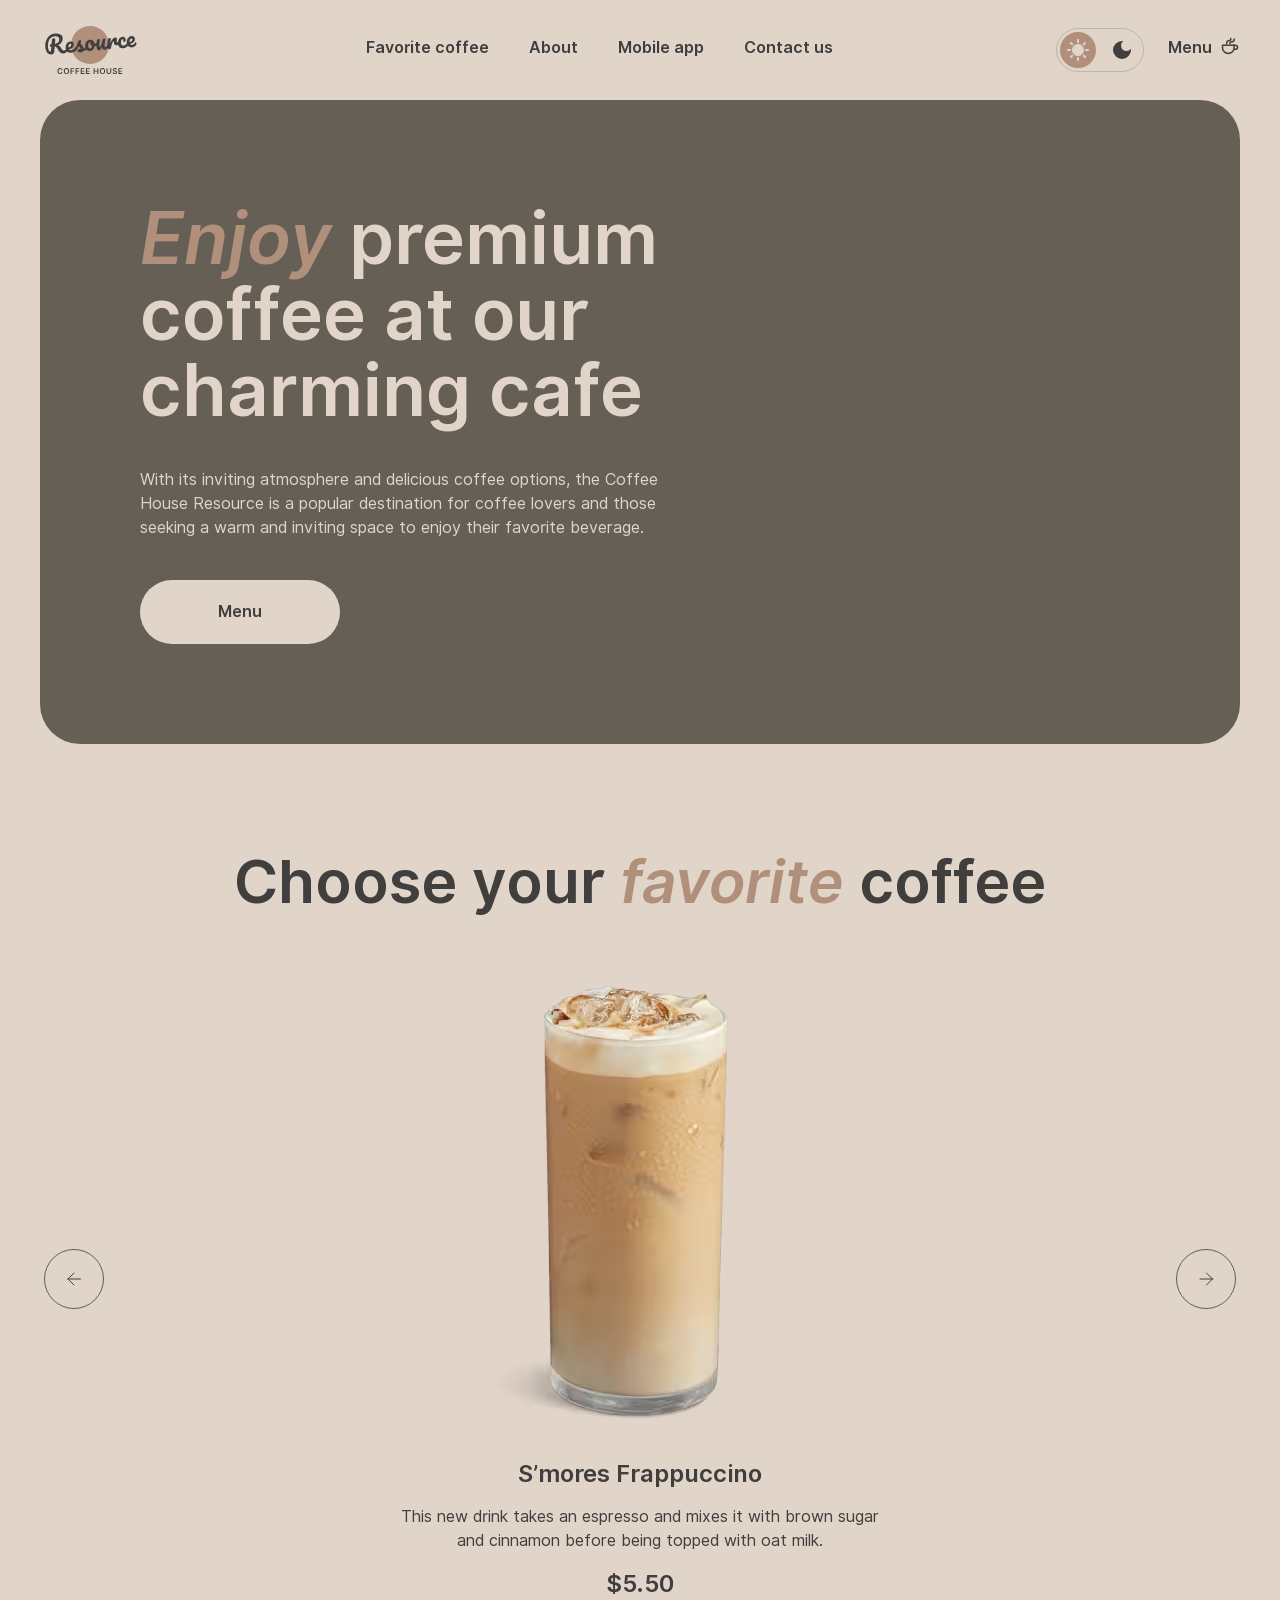
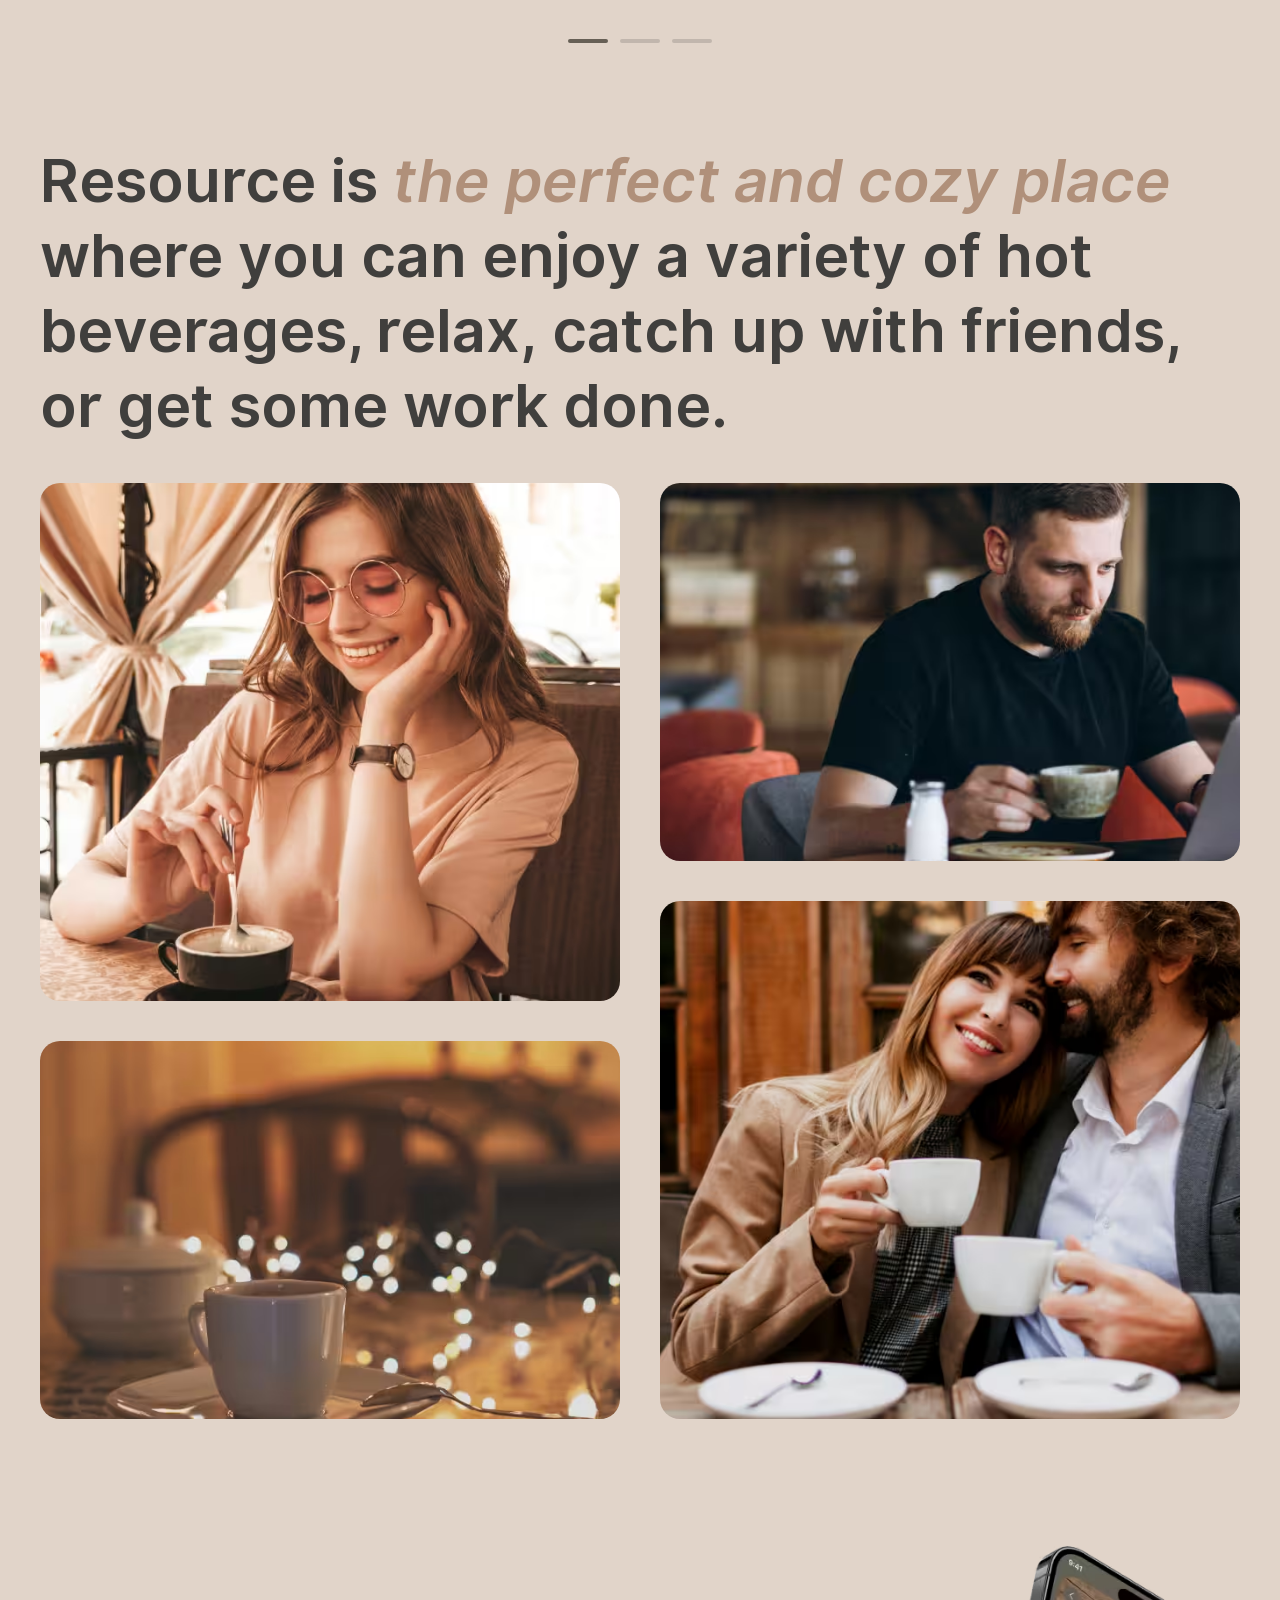
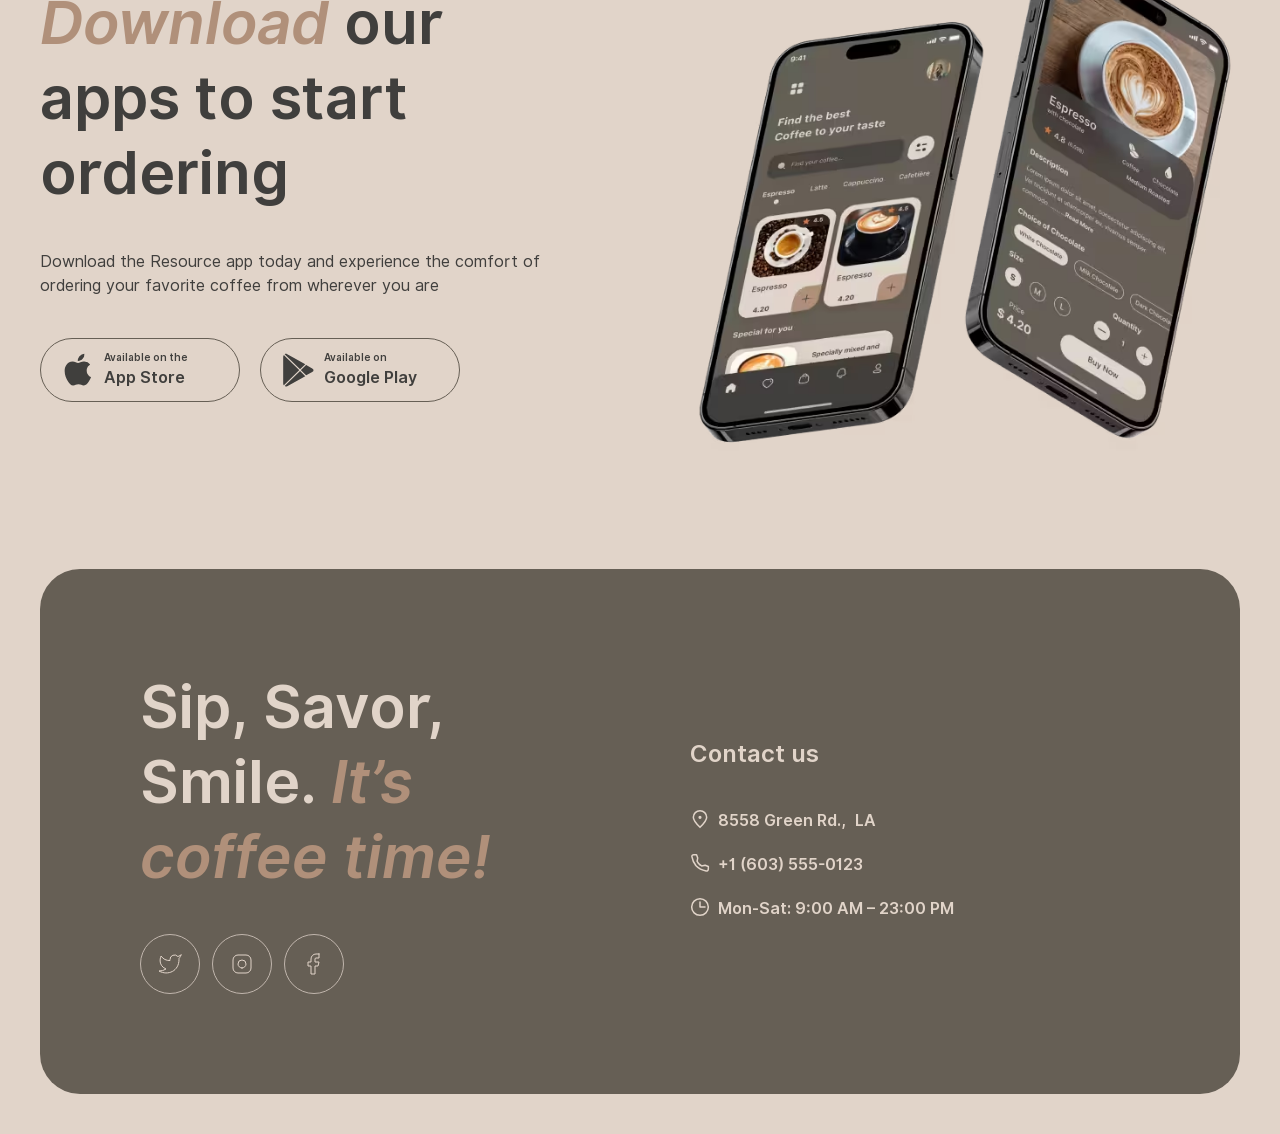
==== coffee-house/index.html @ 5dc519ab "refactor: format documents" ====
<!doctype html>
<html class="page" lang="en" data-theme="light">

<head>
  <meta charset="UTF-8">
  <meta name="viewport" content="width=device-width, initial-scale=1.0">
  <title>Coffee House</title>
  <link rel="icon" href="images/favicon.svg" type="image/svg+xml">
  <link href="styles/main.css" rel="stylesheet">
  <script>
    if (localStorage.getItem("colorTheme")) {
      document.documentElement.dataset.theme = localStorage.getItem("colorTheme");
    }
  </script>
</head>

<body class="page__body body-js">
  <header class="page__header header">
    <a class="header__logo header-logo" href="index" aria-label="Home">
      <svg class="header-logo__icon" width="100" height="60" aria-hidden="true">
        <use href="images/sprite.svg#logo" />
      </svg>
    </a>

    <div class="header__theme header-theme">
      <input class="header-theme__input visually-hidden header-theme-input-js" type="radio" name="switch-theme" id="switch-theme-light" data-theme="light" checked>
      <label class="header-theme__label" for="switch-theme-light" title="Switch to light theme">
        <svg class="header-theme__icon" width="22" height="22" aria-hidden="true">
          <use href="images/sprite.svg#sun" />
        </svg>
      </label>
      <input class="header-theme__input visually-hidden header-theme-input-js" type="radio" name="switch-theme" id="switch-theme-dark" data-theme="dark">
      <label class="header-theme__label" for="switch-theme-dark" title="Switch to dark theme">
        <svg class="header-theme__icon" width="18" height="18" aria-hidden="true">
          <use href="images/sprite.svg#moon" />
        </svg>
      </label>
    </div>

    <button
      class="header__button button button--theme-icon-dark button--size-s button--nav-toggle header-nav-toggle-button-js"
      type="button" title="Toggle menu"></button>

    <nav class="header__nav header-nav header-nav-js">
      <ul class="header-nav__list header-nav-list-js">
        <li class="header-nav__item">
          <a class="header-nav__link" href="#section-favorite-coffee">Favorite coffee</a>
        </li>
        <li class="header-nav__item">
          <a class="header-nav__link" href="#section-about">About</a>
        </li>
        <li class="header-nav__item">
          <a class="header-nav__link" href="#section-mobile-app">Mobile app</a>
        </li>
        <li class="header-nav__item">
          <a class="header-nav__link" href="#section-contact-us">Contact us</a>
        </li>
        <li class="header-nav__item">
          <a class="header-nav__link" href="menu">Menu
            <svg class="header-nav__icon" width="20" height="20" aria-hidden="true">
              <use href="images/sprite.svg#coffee-cup" />
            </svg>
          </a>
        </li>
      </ul>
    </nav>
  </header>

  <main class="page__main">
    <section class="page__hero hero">
      <video class="hero__media" autoplay loop muted>
        <source src="video/hero-video.mp4" type="video/mp4" />
      </video>
      <div class="hero__info">
        <h1 class="hero__title title title--size-l">
          <i class="title--highlight">Enjoy</i> premium coffee at our charming cafe
        </h1>
        <p class="hero__text">With its inviting atmosphere and delicious coffee options, the Coffee House Resource is a
          popular destination for coffee lovers and those seeking a warm and inviting space to enjoy their favorite
          beverage.</p>
        <a class="hero__button button button--theme-accent" href="menu">Menu
          <svg class="button__icon" width="20" height="20" aria-hidden="true">
            <use href="images/sprite.svg#coffee-cup" />
          </svg>
        </a>
      </div>
    </section>

    <section class="page__slider slider" id="section-favorite-coffee">
      <h2 class="slider__title title title--size-m">Choose your
        <i class="title--highlight">favorite</i> coffee
      </h2>
      <div class="slider__wrapper">
        <div class="slider__inner">

          <div class="slider__slides">
            <div class="slider__slide slider-slide">
              <picture>
                <source srcset="images/slider/coffee-slider-1.avif 1x, images/slider/coffee-slider-1-2x.avif 2x"
                  type="image/avif">
                <source srcset="images/slider/coffee-slider-1.webp 1x, images/slider/coffee-slider-1-2x.webp 2x"
                  type="image/webp">
                <img class="slider-slide__img" src="images/slider/coffee-slider-1.png" alt="S’mores Frappuccino"
                  width="480" height="480"
                  srcset="images/slider/coffee-slider-1.png 1x, images/slider/coffee-slider-1-2x.png 2x">
              </picture>
              <h3 class="slider-slide__title">S’mores Frappuccino</h3>
              <p class="slider-slide__description">This new drink takes an espresso and mixes it with brown sugar and
                cinnamon before being topped with oat milk.</p>
              <p class="slider-slide__price">$5.50</p>
            </div>

            <div class="slider__slide slider-slide">
              <picture>
                <source srcset="images/slider/coffee-slider-2.avif 1x, images/slider/coffee-slider-2-2x.avif 2x"
                  type="image/avif">
                <source srcset="images/slider/coffee-slider-2.webp 1x, images/slider/coffee-slider-2-2x.webp 2x"
                  type="image/webp">
                <img class="slider-slide__img" src="images/slider/coffee-slider-1.png" alt="Caramel Macchiato"
                  width="480" height="480"
                  srcset="images/slider/coffee-slider-2.png 1x, images/slider/coffee-slider-2-2x.png 2x">
              </picture>
              <h3 class="slider-slide__title">Caramel Macchiato</h3>
              <p class="slider-slide__description">Fragrant and unique classic espresso with rich caramel-peanut syrup,
                with cream under whipped thick foam.</p>
              <p class="slider-slide__price">$5.00</p>
            </div>

            <div class="slider__slide slider-slide">
              <picture>
                <source srcset="images/slider/coffee-slider-3.avif 1x, images/slider/coffee-slider-3-2x.avif 2x"
                  type="image/avif">
                <source srcset="images/slider/coffee-slider-3.webp 1x, images/slider/coffee-slider-3-2x.webp 2x"
                  type="image/webp">
                <img class="slider-slide__img" src="images/slider/coffee-slider-1.png" alt="Ice coffee" width="480"
                  height="480" srcset="images/slider/coffee-slider-3.png 1x, images/slider/coffee-slider-3-2x.png 2x">
              </picture>
              <h3 class="slider-slide__title">Ice coffee</h3>
              <p class="slider-slide__description">A popular summer drink that tones and invigorates. Prepared from
                coffee, milk and ice.</p>
              <p class="slider-slide__price">$4.50</p>
            </div>
          </div>

          <div class="slider__controls">
            <button class="slider__button slider__button--prev button button--theme-icon-dark button--size-m"
              type="button" title="Previous slide">
              <svg class="button__icon" width="24" height="24" aria-hidden="true">
                <use href="images/sprite.svg#arrow-left" />
              </svg>
            </button>
            <button class="slider__button slider__button--next button button--theme-icon-dark button--size-m"
              type="button" title="Next slide">
              <svg class="button__icon" width="24" height="24" aria-hidden="true">
                <use href="images/sprite.svg#arrow-right" />
              </svg>
            </button>
          </div>
        </div>

        <div class="slider__pagination">
          <span class="slider__page slider__page--is-active"></span>
          <span class="slider__page"></span>
          <span class="slider__page"></span>
        </div>
      </div>
    </section>

    <section class="page__about about" id="section-about">
      <h2 class="about__title title title--size-m">Resource is
        <i class="title--highlight">the perfect and cozy place</i>
        where you can enjoy a variety of hot beverages, relax, catch up with friends, or get some work done.
      </h2>
      <div class="about__gallery">
        <picture class="about__picture">
          <source srcset="images/about/about-1.avif 1x, images/about/about-1-2x.avif 2x" type="image/avif">
          <source srcset="images/about/about-1.webp 1x, images/about/about-1-2x.webp 2x" type="image/webp">
          <img class="about__img" src="images/about/about-1.jpg" alt="A girl with a cup of coffee" width="726"
            height="726" srcset="images/about/about-1.jpg 1x, images/about/about-1-2x.jpg 2x">
        </picture>
        <picture class="about__picture about__picture--hide-mobile">
          <source srcset="images/about/about-2.avif 1x, images/about/about-2-2x.avif 2x" type="image/avif">
          <source srcset="images/about/about-2.webp 1x, images/about/about-2-2x.webp 2x" type="image/webp">
          <img class="about__img" src="images/about/about-2.jpg" alt="A cup of coffee on the table" width="726"
            height="726" srcset="images/about/about-2.jpg 1x, images/about/about-2-2x.jpg 2x">
        </picture>
        <picture class="about__picture about__picture--hide-mobile">
          <source srcset="images/about/about-3.avif 1x, images/about/about-3-2x.avif 2x" type="image/avif">
          <source srcset="images/about/about-3.webp 1x, images/about/about-3-2x.webp 2x" type="image/webp">
          <img class="about__img" src="images/about/about-3.jpg" alt="A man with a cup of coffee" width="726"
            height="726" srcset="images/about/about-3.jpg 1x, images/about/about-3-2x.jpg 2x">
        </picture>
        <picture class="about__picture">
          <source srcset="images/about/about-4.avif 1x, images/about/about-4-2x.avif 2x" type="image/avif">
          <source srcset="images/about/about-4.webp 1x, images/about/about-4-2x.webp 2x" type="image/webp">
          <img class="about__img" src="images/about/about-4.jpg" alt="A girl with a man with cups of coffee" width="726"
            height="726" srcset="images/about/about-4.jpg 1x, images/about/about-4-2x.jpg 2x">
        </picture>
      </div>
    </section>

    <section class="page__apps apps" id="section-mobile-app">
      <div class="apps__info">
        <h2 class="apps__title title title--size-m">
          <i class="title--highlight">Download</i>
          our apps to start ordering
        </h2>
        <p class="apps__text">Download the Resource app today and experience the comfort of ordering your favorite
          coffee from wherever you are</p>
        <div class="apps__buttons">
          <a class="apps__button button button--theme-apps" href="#">
            <svg class="button__icon" width="36" height="36" aria-hidden="true">
              <use href="images/sprite.svg#app-store" />
            </svg>
            <span class="button__info">
              <span class="button__title">Available on the</span>
              <span class="button__text">App Store</span>
            </span>
          </a>

          <a class="apps__button button button--theme-apps" href="#">
            <svg class="button__icon" width="36" height="36" aria-hidden="true">
              <use href="images/sprite.svg#google-play" />
            </svg>
            <span class="button__info">
              <span class="button__title">Available on</span>
              <span class="button__text">Google Play</span>
            </span>
          </a>
        </div>
      </div>
      <picture class="apps__picture">
        <source srcset="images/apps/mobile-screens.avif 1x, images/apps/mobile-screens-2x.avif 2x" type="image/avif">
        <source srcset="images/apps/mobile-screens.webp 1x, images/apps/mobile-screens-2x.webp 2x" type="image/webp">
        <img class="apps__img" src="images/apps/mobile-screens.png" alt="Mobile screens" width="630" height="630"
          srcset="images/apps/mobile-screens.png 1x, images/apps/mobile-screens-2x.png 2x">
      </picture>
    </section>
  </main>

  <footer class="page__footer footer" id="section-contact-us">
    <div class="footer__wrapper">
      <div class="footer__col">
        <h2 class="footer__title title title--size-m">Sip, Savor, Smile.
          <i class="title--highlight">It’s coffee time!</i>
        </h2>
        <div class="footer__socials">
          <a class="footer__button button button--theme-icon-light button--size-m" href="http://twitter.com" title="Twitter" target="_blank">
            <svg class="button__icon" width="24" height="24" aria-hidden="true">
              <use href="images/sprite.svg#twitter" />
            </svg>
          </a>
          <a class="footer__button button button--theme-icon-light button--size-m" href="https://www.instagram.com/" title="Instagram" target="_blank">
            <svg class="button__icon" width="24" height="24" aria-hidden="true">
              <use href="images/sprite.svg#instagram" />
            </svg>
          </a>
          <a class="footer__button button button--theme-icon-light button--size-m" href="https://www.instagram.com/" title="Instagram" target="_blank">
            <svg class="button__icon" width="24" height="24" aria-hidden="true">
              <use href="images/sprite.svg#facebook" />
            </svg>
          </a>
        </div>
      </div>
      <div class="footer__col footer-contacts">
        <h3 class="footer-contacts__title">Contact us</h3>
        <div class="footer-contacts__list">
          <a class="footer-contacts__link"
            href="https://www.google.com/maps/place/GREEN+ROAD+SOLAR/@34.1634632,-118.3166475,14z/data=!4m6!3m5!1s0x80c2c15433e7f6f9:0xddedaf68bfef64a3!8m2!3d34.1681781!4d-118.2956104!16s%2Fg%2F11h_1gchy1?hl=en&entry=ttu"
            target="_blank">
            <svg class="footer-contacts__icon" width="20" height="20" aria-hidden="true">
              <use href="images/sprite.svg#pin" />
            </svg>
            8558 Green Rd., LA</a>
          <a class="footer-contacts__link" href="tel:+16035550123">
            <svg class="footer-contacts__icon" width="20" height="20" aria-hidden="true">
              <use href="images/sprite.svg#phone" />
            </svg>
            +1 (603) 555-0123</a>
          <p class="footer-contacts__text">
            <svg class="footer-contacts__icon" width="20" height="20" aria-hidden="true">
              <use href="images/sprite.svg#clock" />
            </svg>
            Mon-Sat: 9:00 AM – 23:00 PM
          </p>
        </div>
      </div>
    </div>
  </footer>
  <script src="scripts/common.js"></script>
  <script src="scripts/main.js"></script>
</body>

</html>
---- coffee-house/styles/main.css ----
/*! normalize.css v8.0.1 | MIT License | github.com/necolas/normalize.css */
/* Document
   ========================================================================== */
/**
 * 1. Correct the line height in all browsers.
 * 2. Prevent adjustments of font size after orientation changes in iOS.
 */
html {
  line-height: 1.15; /* 1 */
  -webkit-text-size-adjust: 100%; /* 2 */
}

/* Sections
   ========================================================================== */
/**
 * Remove the margin in all browsers.
 */
body {
  margin: 0;
}

/**
 * Render the `main` element consistently in IE.
 */
main {
  display: block;
}

/**
 * Correct the font size and margin on `h1` elements within `section` and
 * `article` contexts in Chrome, Firefox, and Safari.
 */
h1 {
  font-size: 2em;
  margin: 0.67em 0;
}

/* Grouping content
   ========================================================================== */
/**
 * 1. Add the correct box sizing in Firefox.
 * 2. Show the overflow in Edge and IE.
 */
hr {
  box-sizing: content-box; /* 1 */
  height: 0; /* 1 */
  overflow: visible; /* 2 */
}

/**
 * 1. Correct the inheritance and scaling of font size in all browsers.
 * 2. Correct the odd `em` font sizing in all browsers.
 */
pre {
  font-family: monospace, monospace; /* 1 */
  font-size: 1em; /* 2 */
}

/* Text-level semantics
   ========================================================================== */
/**
 * Remove the gray background on active links in IE 10.
 */
a {
  background-color: transparent;
}

/**
 * 1. Remove the bottom border in Chrome 57-
 * 2. Add the correct text decoration in Chrome, Edge, IE, Opera, and Safari.
 */
abbr[title] {
  border-bottom: none; /* 1 */
  text-decoration: underline; /* 2 */
  -webkit-text-decoration: underline dotted;
          text-decoration: underline dotted; /* 2 */
}

/**
 * Add the correct font weight in Chrome, Edge, and Safari.
 */
b,
strong {
  font-weight: bolder;
}

/**
 * 1. Correct the inheritance and scaling of font size in all browsers.
 * 2. Correct the odd `em` font sizing in all browsers.
 */
code,
kbd,
samp {
  font-family: monospace, monospace; /* 1 */
  font-size: 1em; /* 2 */
}

/**
 * Add the correct font size in all browsers.
 */
small {
  font-size: 80%;
}

/**
 * Prevent `sub` and `sup` elements from affecting the line height in
 * all browsers.
 */
sub,
sup {
  font-size: 75%;
  line-height: 0;
  position: relative;
  vertical-align: baseline;
}

sub {
  bottom: -0.25em;
}

sup {
  top: -0.5em;
}

/* Embedded content
   ========================================================================== */
/**
 * Remove the border on images inside links in IE 10.
 */
img {
  border-style: none;
}

/* Forms
   ========================================================================== */
/**
 * 1. Change the font styles in all browsers.
 * 2. Remove the margin in Firefox and Safari.
 */
button,
input,
optgroup,
select,
textarea {
  font-family: inherit; /* 1 */
  font-size: 100%; /* 1 */
  line-height: 1.15; /* 1 */
  margin: 0; /* 2 */
}

/**
 * Show the overflow in IE.
 * 1. Show the overflow in Edge.
 */
button,
input { /* 1 */
  overflow: visible;
}

/**
 * Remove the inheritance of text transform in Edge, Firefox, and IE.
 * 1. Remove the inheritance of text transform in Firefox.
 */
button,
select { /* 1 */
  text-transform: none;
}

/**
 * Correct the inability to style clickable types in iOS and Safari.
 */
button,
[type=button],
[type=reset],
[type=submit] {
  -webkit-appearance: button;
}

/**
 * Remove the inner border and padding in Firefox.
 */
button::-moz-focus-inner,
[type=button]::-moz-focus-inner,
[type=reset]::-moz-focus-inner,
[type=submit]::-moz-focus-inner {
  border-style: none;
  padding: 0;
}

/**
 * Restore the focus styles unset by the previous rule.
 */
button:-moz-focusring,
[type=button]:-moz-focusring,
[type=reset]:-moz-focusring,
[type=submit]:-moz-focusring {
  outline: 1px dotted ButtonText;
}

/**
 * Correct the padding in Firefox.
 */
fieldset {
  padding: 0.35em 0.75em 0.625em;
}

/**
 * 1. Correct the text wrapping in Edge and IE.
 * 2. Correct the color inheritance from `fieldset` elements in IE.
 * 3. Remove the padding so developers are not caught out when they zero out
 *    `fieldset` elements in all browsers.
 */
legend {
  box-sizing: border-box; /* 1 */
  color: inherit; /* 2 */
  display: table; /* 1 */
  max-width: 100%; /* 1 */
  padding: 0; /* 3 */
  white-space: normal; /* 1 */
}

/**
 * Add the correct vertical alignment in Chrome, Firefox, and Opera.
 */
progress {
  vertical-align: baseline;
}

/**
 * Remove the default vertical scrollbar in IE 10+.
 */
textarea {
  overflow: auto;
}

/**
 * 1. Add the correct box sizing in IE 10.
 * 2. Remove the padding in IE 10.
 */
[type=checkbox],
[type=radio] {
  box-sizing: border-box; /* 1 */
  padding: 0; /* 2 */
}

/**
 * Correct the cursor style of increment and decrement buttons in Chrome.
 */
[type=number]::-webkit-inner-spin-button,
[type=number]::-webkit-outer-spin-button {
  height: auto;
}

/**
 * 1. Correct the odd appearance in Chrome and Safari.
 * 2. Correct the outline style in Safari.
 */
[type=search] {
  -webkit-appearance: textfield; /* 1 */
  outline-offset: -2px; /* 2 */
}

/**
 * Remove the inner padding in Chrome and Safari on macOS.
 */
[type=search]::-webkit-search-decoration {
  -webkit-appearance: none;
}

/**
 * 1. Correct the inability to style clickable types in iOS and Safari.
 * 2. Change font properties to `inherit` in Safari.
 */
::-webkit-file-upload-button {
  -webkit-appearance: button; /* 1 */
  font: inherit; /* 2 */
}

/* Interactive
   ========================================================================== */
/*
 * Add the correct display in Edge, IE 10+, and Firefox.
 */
details {
  display: block;
}

/*
 * Add the correct display in all browsers.
 */
summary {
  display: list-item;
}

/* Misc
   ========================================================================== */
/**
 * Add the correct display in IE 10+.
 */
template {
  display: none;
}

/**
 * Add the correct display in IE 10.
 */
[hidden] {
  display: none;
}

:root {
  --text-dark: #403F3D;
  --text-light: #E1D4C9;
  --text-accent: #B0907A;
  --background-body: #E1D4C9;
  --background-container: #665F55;
  --background-backdrop: rgba(64, 63, 61, 0.8);
  --border-light: #C1B6AD;
  --border-dark: #665F55;
  --font: 'Inter', sans-serif;
}

html[data-theme=dark] {
  --text-dark: #E1D4C9;
  --text-light: #E1D4C9;
  --text-accent: #B0907A;
  --background-body: #292826;
  --background-container: #403F3D;
  --background-backdrop: rgba(41, 40, 38, 0.8);
  --border-light: #665F55;
  --border-dark: #C1B6AD;
}

@font-face {
  font-family: "Inter";
  src: url("../fonts/Inter-SemiBold.woff2") format("woff2"), url("../fonts/Inter-SemiBold.woff") format("woff");
  font-weight: 600;
  font-style: normal;
  font-display: swap;
}
@font-face {
  font-family: "Inter";
  src: url("../fonts/Inter-SemiBoldItalic.woff2") format("woff2"), url("../fonts/Inter-SemiBoldItalic.woff") format("woff");
  font-weight: 600;
  font-style: italic;
  font-display: swap;
}
@font-face {
  font-family: "Inter";
  src: url("../fonts/Inter-Regular.woff2") format("woff2"), url("../fonts/Inter-Regular.woff") format("woff");
  font-weight: normal;
  font-style: normal;
  font-display: swap;
}
@keyframes fade-in {
  0% {
    opacity: 0;
    display: none;
  }
  100% {
    opacity: 1;
    display: block;
  }
}
@keyframes fade-out {
  0% {
    opacity: 1;
    display: block;
  }
  100% {
    opacity: 0;
    display: none;
  }
}
@keyframes backdrop-fade-in {
  0% {
    background-color: transparent;
  }
  100% {
    background-color: rgba(64, 63, 61, 0.8);
  }
}
*,
::before,
::after {
  box-sizing: border-box;
}

/*
 * Hide only visually, but have it available for screen readers:
 * https://snook.ca/archives/html_and_css/hiding-content-for-accessibility
 *
 * 1. For long content, line feeds are not interpreted as spaces and small width
 *    causes content to wrap 1 word per line:
 *    https://medium.com/@jessebeach/beware-smushed-off-screen-accessible-text-5952a4c2cbfe
 */
.visually-hidden {
  border: 0;
  clip: rect(0, 0, 0, 0);
  height: 1px;
  margin: -1px;
  overflow: hidden;
  padding: 0;
  position: absolute;
  white-space: nowrap;
  width: 1px;
  /* 1 */
}

:focus-visible {
  outline: 2px solid var(--text-accent);
  outline-offset: 2px;
  border-radius: 2px;
}

.page {
  scroll-behavior: smooth;
}
.page__body {
  height: 100dvh;
  display: flex;
  flex-direction: column;
  align-items: center;
  font-family: var(--font);
  background-color: var(--background-body);
  color: var(--text-dark);
}
@media (max-width: 768px) {
  .page__body--is-tablet-fixed {
    overflow: hidden;
  }
}
.page__body--is-fixed {
  overflow: hidden;
}
.page__header, .page__main, .page__footer {
  width: 100%;
  max-width: 1440px;
}
.page__main {
  padding-right: 40px;
  padding-left: 40px;
}
@media (max-width: 767px) {
  .page__main {
    padding-right: 16px;
    padding-left: 16px;
  }
}
.page__hero, .page__slider, .page__about, .page__apps, .page__menu {
  margin-bottom: 100px;
}
.page__footer {
  margin-top: auto;
}

.title {
  font-weight: 600;
}
.title--size-l {
  font-size: 72px;
  line-height: 76px;
}
@media (max-width: 767px) {
  .title--size-l {
    font-size: 42px;
    line-height: 48px;
  }
}
.title--size-m {
  font-size: 60px;
  line-height: 75px;
}
@media (max-width: 767px) {
  .title--size-m {
    font-size: 32px;
    line-height: 40px;
  }
}
.title--highlight {
  color: var(--text-accent);
}

.button {
  display: inline-flex;
  justify-content: center;
  align-items: center;
  border-radius: 100px;
  color: var(--text-dark);
  text-decoration: none;
  font-weight: 600;
  line-height: 24px;
  cursor: pointer;
  border: none;
}
.button--size-s {
  --theme-icon-button-size: 44px;
}
.button--size-m {
  --theme-icon-button-size: 60px;
}
.button--theme-accent {
  min-height: 64px;
  padding: 8px 24px;
  background-color: var(--background-body);
}
.button--theme-accent .button__icon {
  margin-left: 8px;
  width: 20px;
}
@media (hover: hover) {
  .button--theme-accent .button__icon {
    margin-left: 0;
    width: 0;
    opacity: 0;
    transition: opacity 0.2s, width 0.2s 0.2s, margin-left 0.2s 0.2s;
  }
  .button--theme-accent:hover .button__icon {
    margin-left: 8px;
    width: 20px;
    opacity: 1;
    transition: opacity 0.2s 0.2s, width 0.2s, margin-left 0.2s;
  }
}
.button--theme-secondary {
  min-height: 44px;
  padding: 8px 24px;
  background-color: transparent;
  transition: background-color 0.2s, color 0.2s;
  border: 1px solid var(--border-dark);
}
@media (hover: hover) {
  .button--theme-secondary:hover {
    background-color: var(--background-container);
    color: var(--text-light);
  }
}
.button--theme-icon-dark, .button--theme-icon-light {
  width: var(--theme-icon-button-size);
  height: var(--theme-icon-button-size);
  background-color: transparent;
  transition: background-color 0.2s, color 0.2s;
}
.button--theme-icon-dark {
  border: 1px solid var(--border-dark);
}
@media (hover: hover) {
  .button--theme-icon-dark:hover {
    background-color: var(--background-container);
    color: var(--text-light);
  }
}
.button--theme-icon-light {
  border: 1px solid var(--border-light);
  color: var(--text-light);
}
@media (hover: hover) {
  .button--theme-icon-light:hover {
    background-color: var(--background-body);
    color: var(--text-dark);
  }
}
.button--theme-apps {
  justify-content: flex-start;
  gap: 8px;
  min-height: 64px;
  padding: 11px 19px;
  background-color: var(--background-body);
  border: 1px solid var(--border-dark);
  text-align: left;
  transition: background-color 0.2s, color 0.2s;
}
.button--theme-apps .button__info {
  display: flex;
  flex-direction: column;
  gap: 2px;
}
.button--theme-apps .button__title {
  font-size: 10px;
  font-weight: 600;
  line-height: 14px;
}
.button--theme-apps .button__text {
  font-weight: 600;
  line-height: 24px;
}
@media (hover: hover) {
  .button--theme-apps:hover {
    background-color: var(--background-container);
    color: var(--text-light);
  }
}
.button--nav-toggle {
  position: relative;
}
.button--nav-toggle::before, .button--nav-toggle::after {
  content: "";
  position: absolute;
  width: 18px;
  height: 2px;
  left: 50%;
  top: 50%;
  transform: translate(-50%, -50%);
  border-radius: 2px;
  background-color: currentColor;
  transition: transform 0.3s, margin-top 0.3s;
}
.button--nav-toggle::before {
  margin-top: -4px;
}
.button--nav-toggle::after {
  margin-top: 4px;
}
.button--nav-toggle.button--is-active::before, .button--nav-toggle.button--is-active::after {
  margin-top: 0;
}
.button--nav-toggle.button--is-active::before {
  transform: translate(-50%, -50%) rotate(45deg);
}
.button--nav-toggle.button--is-active::after {
  transform: translate(-50%, -50%) rotate(-45deg);
}

.tab__input:checked + .tab__label {
  border: 1px solid var(--border-dark);
  background-color: var(--background-container);
  color: var(--text-light);
}
.tab__input:checked + .tab__label::before {
  background-color: var(--background-body);
  color: var(--text-dark);
}
@media (hover: hover) {
  .tab__label:hover {
    border: 1px solid var(--border-dark);
    background-color: var(--background-container);
    color: var(--text-light);
  }
  .tab__label:hover::before {
    background-color: var(--background-body);
    color: var(--text-dark);
  }
}
.tab__input:not(:checked) + .tab__label {
  cursor: pointer;
}
.tab__input:focus-visible + .tab__label {
  outline: 2px solid var(--text-accent);
  outline-offset: 2px;
}
.tab__label {
  display: flex;
  align-items: center;
  gap: 8px;
  padding: 7px 15px 7px 7px;
  border: 1px solid var(--border-light);
  border-radius: 100px;
  font-weight: 600;
  line-height: 24px;
  transition: border 0.2s, background-color 0.2s, color 0.2s;
}
.tab__label::before {
  content: attr(data-tab);
  width: 30px;
  height: 30px;
  display: flex;
  justify-content: center;
  align-items: center;
  border-radius: 100px;
  flex-shrink: 0;
  transition: background-color 0.2s;
  background-color: var(--border-light);
  color: var(--text-dark);
}
.tab__label--icon-coffee::before, .tab__label--icon-tea::before, .tab__label--icon-dessert::before {
  background-image: url("../images/tabs/menu-sprite.png");
}
@media (min-resolution: 2dppx) {
  .tab__label--icon-coffee::before, .tab__label--icon-tea::before, .tab__label--icon-dessert::before {
    background-image: url("../images/tabs/menu-sprite-2x.png");
    background-size: auto 30px;
  }
}
.tab__label--icon-tea::before {
  background-position: -30px 0;
}
.tab__label--icon-dessert::before {
  background-position: -60px 0;
}

.header {
  position: relative;
  display: flex;
  justify-content: space-between;
  align-items: center;
  padding: 20px 40px;
  gap: 40px;
}
@media (max-width: 1024px) {
  .header {
    gap: 36px;
  }
}
@media (max-width: 768px) {
  .header {
    gap: 24px;
  }
}
@media (max-width: 767px) {
  .header {
    padding-right: 16px;
    padding-left: 16px;
    gap: 12px;
  }
}
.header__theme {
  position: absolute;
  right: 136px;
}
@media (max-width: 768px) {
  .header__theme {
    position: static;
    margin-left: auto;
  }
}
.header__button {
  display: none;
}
@media (max-width: 768px) {
  .header__button {
    display: inline-flex;
  }
}
.header__nav {
  flex-grow: 1;
}
@media (max-width: 768px) {
  .header__nav {
    position: absolute;
    top: 100px;
    right: 0;
    bottom: 0;
    left: 0;
    z-index: 10;
    overflow: hidden;
  }
}

.header-logo__icon {
  vertical-align: middle;
}

.header-theme {
  display: flex;
  gap: 8px;
  border-radius: 50px;
  border: 1px solid var(--border-light);
  padding: 3px;
}
@media (max-width: 768px) {
  .header-theme {
    padding-top: 5px;
    padding-bottom: 5px;
  }
}
@media (hover: hover) {
  .header-theme__input:not(.header-theme__input:checked) + .header-theme__label {
    cursor: pointer;
  }
  .header-theme__input:not(.header-theme__input:checked) + .header-theme__label:hover {
    color: var(--text-light);
    background-color: var(--background-container);
  }
}
.header-theme__input:checked + .header-theme__label {
  background-color: var(--text-accent);
  color: var(--text-light);
}
.header-theme__label {
  width: 36px;
  height: 36px;
  border: none;
  padding: 0;
  display: flex;
  align-items: center;
  justify-content: center;
  border-radius: 50%;
  color: inherit;
  background-color: transparent;
  transition: background-color 0.2s, color 0.2s;
}
@media (max-width: 768px) {
  .header-theme__label {
    width: 44px;
    height: 40px;
  }
}

@media (max-width: 768px) {
  .header-nav {
    visibility: hidden;
    transition: visibility 0.3s;
    transition-property: visibility;
  }
  .header-nav--is-active {
    visibility: visible;
  }
}
.header-nav__list {
  left: 100%;
  display: flex;
  align-items: center;
  text-align: center;
  padding-left: 0;
  margin-top: 0;
  margin-bottom: 0;
  list-style: none;
  gap: 40px;
}
@media (max-width: 1024px) {
  .header-nav__list {
    gap: 32px;
  }
}
@media (max-width: 800px) {
  .header-nav__list {
    gap: 32px;
  }
}
@media (max-width: 768px) {
  .header-nav__list {
    gap: 60px;
    position: absolute;
    right: 0;
    top: 0;
    bottom: 0;
    align-items: center;
    flex-direction: column;
    width: 100%;
    padding: 60px 40px;
    background-color: var(--background-body);
    transform: translateX(0);
    transition: transform 0.3s;
    box-sizing: border-box;
    overflow: auto;
  }
}
@media (max-width: 768px) and (hover: hover) {
  .header-nav__list {
    gap: 56px;
  }
}
@media (max-width: 768px) {
  .header-nav__list--is-active {
    transform: translateX(-100%);
  }
}
.header-nav__item:first-child {
  margin-left: auto;
}
.header-nav__item:last-child {
  margin-left: auto;
  padding-left: 110px;
}
@media (max-width: 768px) {
  .header-nav__item:first-child {
    margin-left: 0;
  }
  .header-nav__item:last-child {
    margin-top: 40px;
    margin-left: 0;
  }
}
.header-nav__link {
  position: relative;
  display: flex;
  padding-bottom: 4px;
  gap: 8px;
  color: var(--text-dark);
  text-decoration: none;
  font-weight: 600;
  line-height: 24px;
}
@media (max-width: 768px) {
  .header-nav__link {
    gap: 16px;
    font-size: 32px;
    line-height: 40px;
  }
}
@media (max-width: 768px) and (hover: none) {
  .header-nav__link {
    padding-bottom: 0;
  }
  .header-nav__link::after {
    display: none;
  }
}
.header-nav__link::after {
  content: "";
  position: absolute;
  right: 0;
  bottom: 0;
  left: 0;
  height: 2px;
  width: 0;
  margin-right: auto;
  margin-left: auto;
  background-color: currentColor;
  transition: width 0.2s, opacity 0.2s;
  opacity: 0;
}
.header-nav__link--is-active::after {
  width: 100%;
  opacity: 1;
}
@media (hover: hover) {
  .header-nav__link:hover::after {
    width: 100%;
    opacity: 1;
  }
}
.header-nav__icon {
  vertical-align: top;
}
@media (max-width: 768px) {
  .header-nav__icon {
    width: 40px;
    height: 40px;
  }
}

.hero {
  padding: 100px;
  border-radius: 40px;
  position: relative;
}
@media (max-width: 1024px) {
  .hero {
    padding-right: 60px;
    padding-left: 60px;
  }
}
@media (max-width: 767px) {
  .hero {
    padding: 60px 16px;
  }
}
.hero__media {
  position: absolute;
  left: 0;
  top: 0;
  height: 100%;
  width: 100%;
  border-radius: 40px;
  -o-object-fit: cover;
     object-fit: cover;
  background-color: var(--background-container);
}
.hero__info {
  max-width: 530px;
  position: relative;
  color: var(--text-light);
}
.hero__title {
  margin-top: 0;
  margin-bottom: 40px;
}
.hero__text {
  margin-top: 0;
  margin-bottom: 40px;
  line-height: 24px;
}
.hero__button {
  min-width: 200px;
}

.slider {
  text-align: center;
}
.slider__title {
  margin-top: 0;
  margin-bottom: 40px;
}
.slider__inner {
  position: relative;
}
.slider__slides {
  margin-left: auto;
  margin-right: auto;
  max-width: 480px;
  overflow: hidden;
  display: flex;
}
.slider__slide {
  flex-shrink: 0;
  max-width: 100%;
}
.slider__button {
  position: absolute;
  top: 50%;
  transform: translateY(-50%);
}
.slider__button--prev {
  left: 4px;
}
@media (max-width: 1024px) {
  .slider__button--prev {
    left: 0;
  }
}
.slider__button--next {
  right: 4px;
}
@media (max-width: 1024px) {
  .slider__button--next {
    right: 0;
  }
}
@media (max-width: 767px) {
  .slider__button {
    display: none;
  }
}
.slider__pagination {
  margin-top: 40px;
  display: flex;
  justify-content: center;
  gap: 12px;
}
.slider__page {
  width: 40px;
  height: 4px;
  border-radius: 100px;
  background-color: var(--border-light);
  transition: background-color 0.2s;
}
.slider__page--is-active {
  background-color: var(--border-dark);
}

.slider-slide__img {
  width: 100%;
  height: auto;
  display: block;
  margin-bottom: 20px;
}
.slider-slide__title {
  margin-top: 0;
  margin-bottom: 16px;
}
.slider-slide__title, .slider-slide__price {
  margin-top: 0;
  font-size: 24px;
  font-weight: 600;
  line-height: 30px;
}
.slider-slide__description {
  margin-top: 0;
  margin-bottom: 16px;
  line-height: 24px;
}
.slider-slide__price {
  margin-bottom: 0;
}

.about__title {
  margin-top: 0;
  margin-bottom: 40px;
}
.about__gallery {
  display: grid;
  grid-template-columns: repeat(2, 1fr);
  grid-gap: 40px;
}
@media (max-width: 768px) {
  .about__gallery {
    display: flex;
    flex-direction: column;
  }
}
.about__picture {
  overflow: hidden;
  border-radius: 20px;
}
.about__picture:nth-child(4n-3) {
  grid-row: 1/3;
  aspect-ratio: 660/590;
}
.about__picture:nth-child(4n-2) {
  grid-row: 3/4;
  aspect-ratio: 660/430;
}
.about__picture:nth-child(4n-1) {
  grid-row: 1/2;
  aspect-ratio: 660/430;
}
.about__picture:nth-child(4n) {
  grid-row: 2/4;
  aspect-ratio: 660/590;
}
@media (max-width: 768px) {
  .about__picture:nth-child(n) {
    height: 590px;
    aspect-ratio: auto;
  }
  .about__picture--hide-mobile {
    display: none;
  }
}
.about__img {
  display: block;
  width: 100%;
  height: 100%;
  -o-object-fit: cover;
     object-fit: cover;
  border-radius: 20px;
  transform: scale(1.1);
  transition: transform 0.2s;
}
@media (max-width: 768px) {
  .about__img {
    transform: scale(1.055);
  }
}
@media (max-width: 767px) {
  .about__img {
    transform: scale(1.23);
  }
}
@media (hover: hover) {
  .about__img:hover {
    transform: scale(1);
  }
}

.apps {
  display: flex;
  align-items: center;
  gap: 100px;
}
@media (max-width: 1024px) {
  .apps {
    flex-direction: column;
  }
}
@media (max-width: 767px) {
  .apps {
    gap: 40px;
  }
}
.apps__info {
  flex-basis: 50%;
}
.apps__title {
  margin-top: 0;
  margin-bottom: 40px;
}
.apps__text {
  margin-top: 0;
  margin-bottom: 40px;
  line-height: 24px;
}
.apps__buttons {
  margin-bottom: 1px;
  display: flex;
  flex-wrap: wrap;
  gap: 20px;
}
.apps__button {
  min-width: 200px;
}
.apps__picture {
  flex-basis: 50%;
}
.apps__img {
  width: 100%;
  height: auto;
  display: block;
}

.menu__title {
  margin: 0 auto 40px;
  max-width: 800px;
  text-align: center;
}
.menu__tabs {
  display: flex;
  flex-wrap: wrap;
  justify-content: center;
  gap: 16px;
  padding-left: 0;
  margin-top: 0;
  margin-bottom: 40px;
  list-style: none;
}
@media (max-width: 767px) {
  .menu__tabs {
    gap: 8px;
  }
}
.menu__grid {
  display: flex;
  flex-wrap: wrap;
  justify-content: center;
  gap: 40px;
}
.menu__item {
  position: relative;
  max-width: 310px;
  flex-basis: calc(25% - 30px);
}
@media (max-width: 1024px) {
  .menu__item {
    flex-basis: calc(33.3333% - 26.6666666667px);
  }
}
@media (max-width: 768px) {
  .menu__item {
    flex-basis: calc(50% - 20px);
  }
}
@media (max-width: 480px) {
  .menu__item {
    flex-basis: 100%;
  }
}
.menu__more {
  display: none;
  margin-top: 40px;
  margin-left: auto;
  margin-right: auto;
}
.menu__more--is-active {
  display: flex;
}

.menu-item {
  border-radius: 40px;
  display: flex;
  flex-direction: column;
  cursor: pointer;
}
@media (max-width: 768px) {
  .menu-item--hide-mobile {
    display: none;
  }
}
.menu-item::after {
  content: "";
  position: absolute;
  top: 0;
  right: 0;
  bottom: 0;
  left: 0;
  border: 1px solid var(--border-light);
  pointer-events: none;
  border-radius: 40px;
}
.menu-item__picture {
  display: block;
  border-radius: 40px;
  overflow: hidden;
}
.menu-item__img {
  display: block;
  width: 100%;
  height: auto;
  transform: scale(1.1);
  transition: transform 0.2s;
  border-radius: 40px;
}
.menu-item__info {
  display: flex;
  flex-direction: column;
  padding: 20px;
  gap: 12px;
  flex-grow: 1;
  border-bottom-right-radius: 40px;
  border-bottom-left-radius: 40px;
}
.menu-item__title {
  margin-top: 0;
  margin-bottom: 0;
  font-size: 24px;
  font-weight: 600;
  line-height: 30px;
}
.menu-item__text {
  min-height: 72px;
  margin-top: 0;
  margin-bottom: 0;
  line-height: 24px;
}
.menu-item__price {
  margin-top: auto;
  margin-bottom: 0;
  font-size: 24px;
  font-weight: 600;
  line-height: 30px;
}
@media (hover: hover) {
  .menu-item:hover .menu-item__img {
    transform: scale(1);
  }
}

.popup {
  position: fixed;
  padding: 0;
  border: none;
  background: none;
  width: 800px;
  max-width: calc(100% - 80px);
  max-height: calc(100% - 80px);
  animation: fade-out 0.3s ease-out;
  color: var(--text-dark);
  border-radius: 40px;
  top: 0;
  bottom: 0;
}
@media (max-width: 520px) {
  .popup {
    max-width: calc(100% - 38px);
    max-height: calc(100% - 38px);
  }
}
.popup[open] {
  animation: fade-in 0.3s ease-out;
}
.popup::backdrop {
  background-color: rgba(64, 63, 61, 0.8);
  animation: backdrop-fade-in 0.3s ease-out forwards;
  cursor: pointer;
}
.popup__wrapper {
  padding: 16px;
  background: var(--background-body);
  display: flex;
  align-items: flex-start;
  gap: 20px;
  border-radius: 40px;
}
.popup__picture {
  display: block;
  border-radius: 40px;
  overflow: hidden;
  width: 310px;
  flex-shrink: 0;
}
@media (max-width: 767px) {
  .popup__picture {
    display: none;
  }
}
.popup__img {
  display: block;
  width: 100%;
  height: auto;
  transform: scale(1.1);
  transition: transform 0.2s;
  border-radius: 40px;
}
.popup__info {
  display: flex;
  flex-direction: column;
  gap: 20px;
}
.popup__text {
  display: flex;
  flex-direction: column;
  gap: 12px;
}
.popup__title {
  margin-top: 0;
  margin-bottom: 0;
  font-size: 24px;
  font-weight: 600;
  line-height: 30px;
}
.popup__description {
  margin-top: 0;
  margin-bottom: 0;
  line-height: 24px;
}
.popup__label {
  margin-top: 0;
  margin-bottom: 8px;
  line-height: 24px;
}
.popup__tabs {
  display: flex;
  flex-wrap: wrap;
  gap: 8px;
  padding-left: 0;
  margin-top: 0;
  margin-bottom: 0;
  list-style: none;
}
.popup__price {
  display: flex;
  justify-content: space-between;
  gap: 20px;
  margin-top: auto;
  margin-bottom: 0;
  font-size: 24px;
  font-weight: 600;
  line-height: 30px;
}

.popup-alert {
  display: flex;
  gap: 8px;
  padding-top: 12px;
  padding-bottom: 12px;
  border-top: 1px solid var(--border-light);
}
.popup-alert__icon {
  flex-shrink: 0;
}
.popup-alert__text {
  margin-top: 0;
  margin-bottom: 0;
  font-size: 10px;
  font-weight: 600;
  line-height: 14px;
}

.footer {
  padding-left: 40px;
  padding-right: 40px;
}
@media (max-width: 767px) {
  .footer {
    padding-right: 16px;
    padding-left: 16px;
  }
}
.footer__wrapper {
  margin-bottom: 40px;
  display: flex;
  justify-content: space-between;
  align-items: center;
  padding: 100px;
  gap: 100px;
  border-radius: 40px;
  background-color: var(--background-container);
  color: var(--text-light);
}
@media (max-width: 1024px) {
  .footer__wrapper {
    padding-right: 60px;
    padding-left: 60px;
    flex-direction: column;
    align-items: flex-start;
  }
}
@media (max-width: 767px) {
  .footer__wrapper {
    padding: 60px 16px;
    gap: 40px;
  }
}
.footer__col {
  flex-basis: 50%;
}
.footer__title {
  margin-top: 0;
  margin-bottom: 40px;
}
.footer__socials {
  display: flex;
  gap: 12px;
}

.footer-contacts__title {
  margin-top: 0;
  margin-bottom: 40px;
  font-size: 24px;
  font-weight: 600;
  line-height: 30px;
}
.footer-contacts__list {
  display: flex;
  flex-direction: column;
  align-items: flex-start;
  gap: 16px;
}
.footer-contacts__link, .footer-contacts__text {
  display: flex;
  padding-bottom: 4px;
  gap: 8px;
  font-weight: 600;
  line-height: 24px;
}
.footer-contacts__link {
  position: relative;
  color: currentColor;
  text-decoration: none;
}
.footer-contacts__link::after {
  content: "";
  position: absolute;
  right: 0;
  bottom: 0;
  left: 0;
  height: 2px;
  width: 0;
  margin-right: auto;
  margin-left: auto;
  background-color: currentColor;
  transition: width 0.2s, opacity 0.2s;
  opacity: 0;
}
@media (hover: hover) {
  .footer-contacts__link:hover::after {
    width: 100%;
    opacity: 1;
  }
}
.footer-contacts__text {
  margin-top: 0;
  margin-bottom: 0;
}/*# sourceMappingURL=main.css.map */
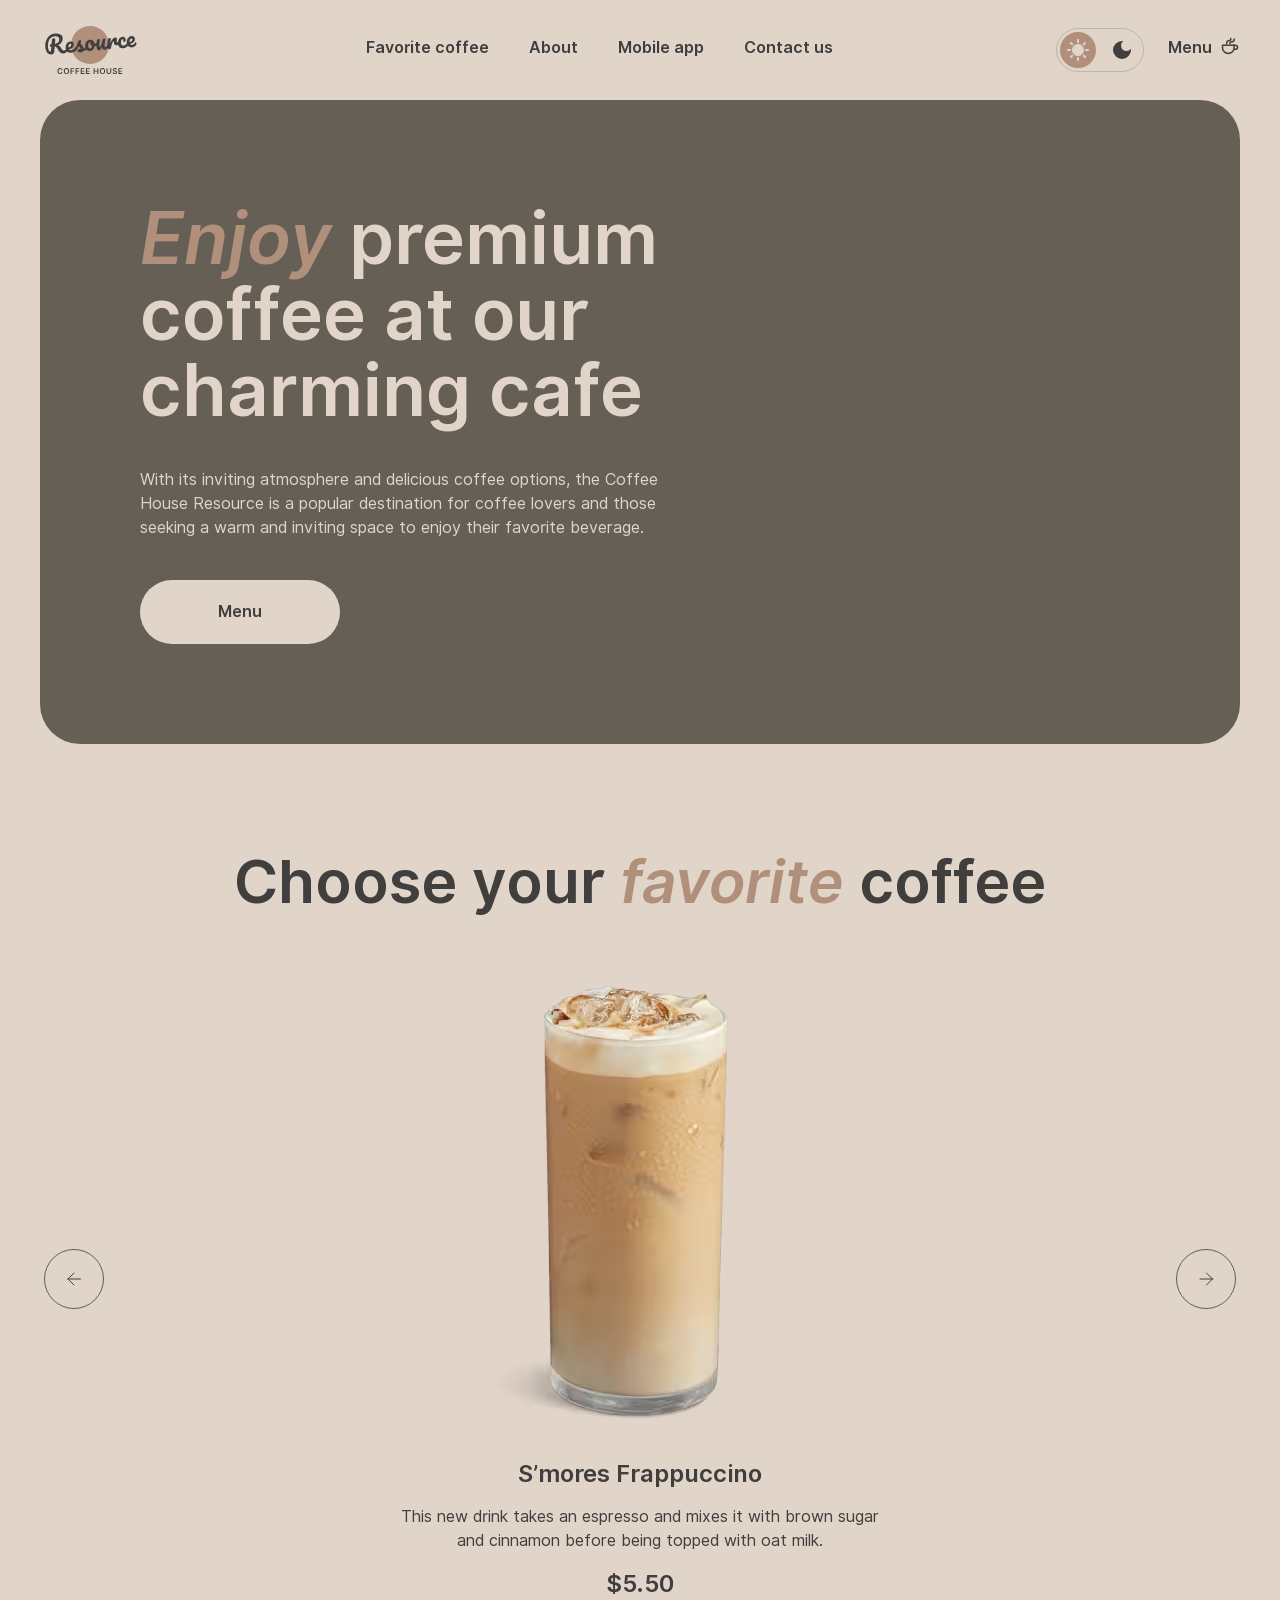
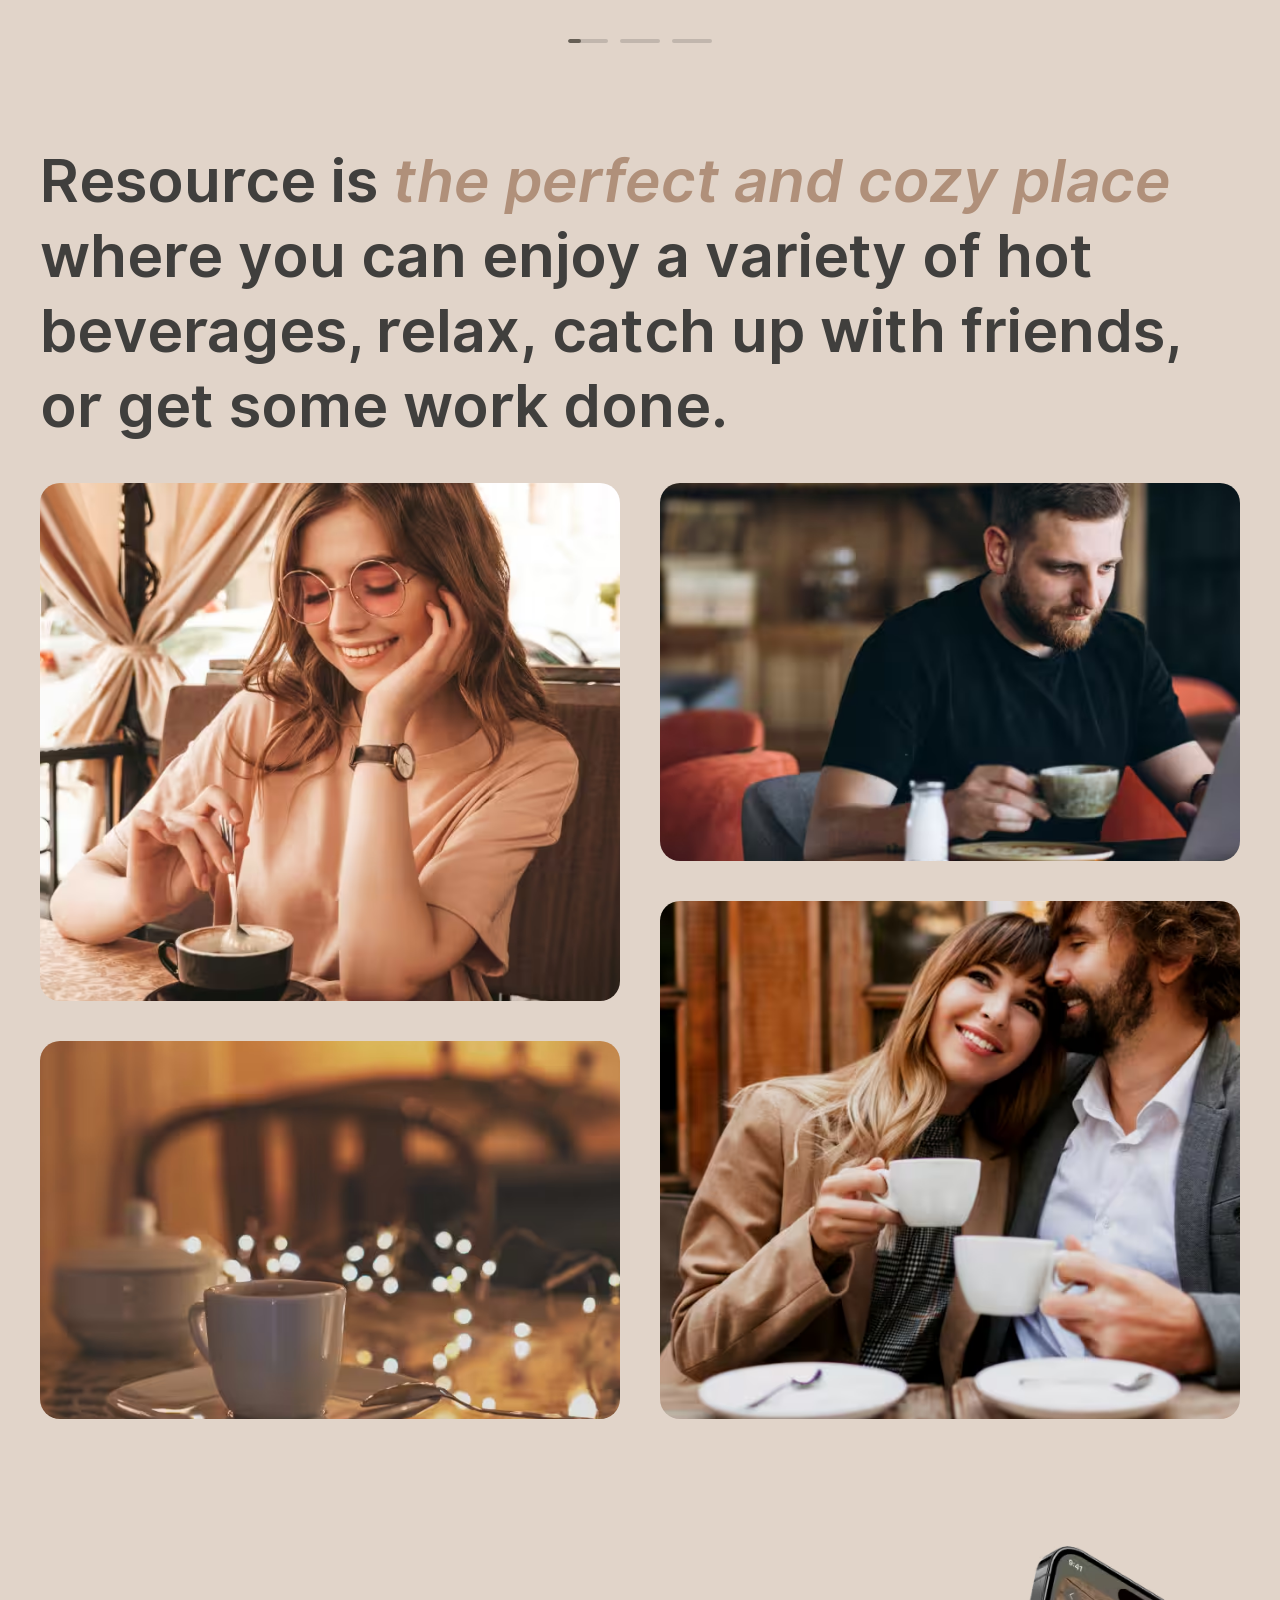
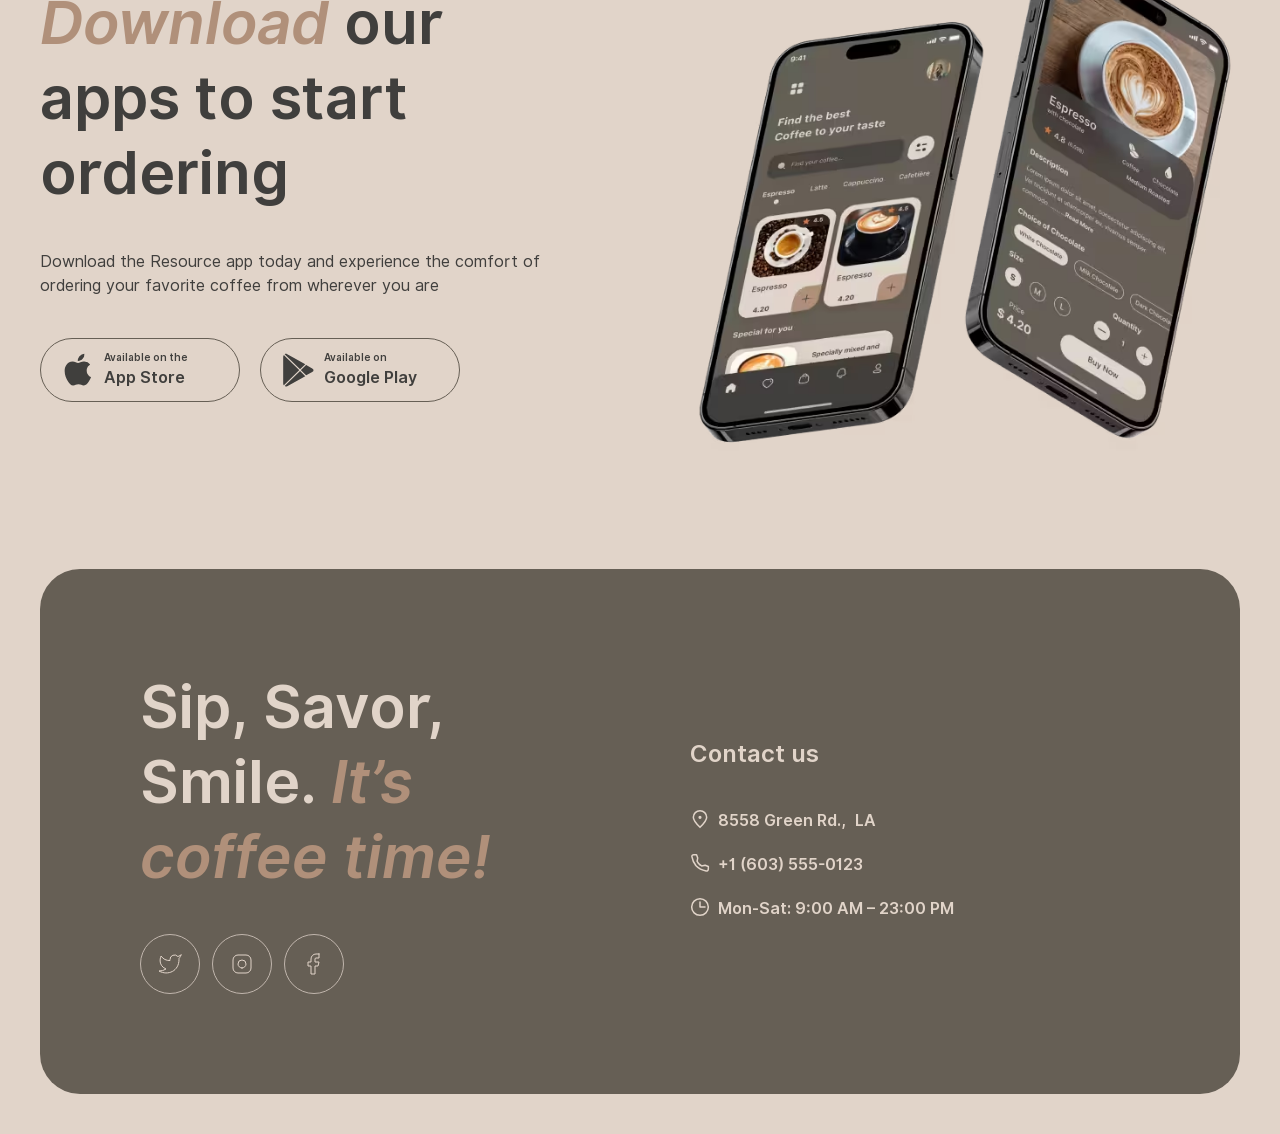
==== commit 2e2450ce: "feat: add main slider" ====
--- a/coffee-house/index.html
+++ b/coffee-house/index.html
@@ -91,65 +91,66 @@
         <i class="title--highlight">favorite</i> coffee
       </h2>
       <div class="slider__wrapper">
-        <div class="slider__inner">
-
-          <div class="slider__slides">
-            <div class="slider__slide slider-slide">
-              <picture>
-                <source srcset="images/slider/coffee-slider-1.avif 1x, images/slider/coffee-slider-1-2x.avif 2x"
-                  type="image/avif">
-                <source srcset="images/slider/coffee-slider-1.webp 1x, images/slider/coffee-slider-1-2x.webp 2x"
-                  type="image/webp">
-                <img class="slider-slide__img" src="images/slider/coffee-slider-1.png" alt="S’mores Frappuccino"
-                  width="480" height="480"
-                  srcset="images/slider/coffee-slider-1.png 1x, images/slider/coffee-slider-1-2x.png 2x">
-              </picture>
-              <h3 class="slider-slide__title">S’mores Frappuccino</h3>
-              <p class="slider-slide__description">This new drink takes an espresso and mixes it with brown sugar and
-                cinnamon before being topped with oat milk.</p>
-              <p class="slider-slide__price">$5.50</p>
-            </div>
-
-            <div class="slider__slide slider-slide">
-              <picture>
-                <source srcset="images/slider/coffee-slider-2.avif 1x, images/slider/coffee-slider-2-2x.avif 2x"
-                  type="image/avif">
-                <source srcset="images/slider/coffee-slider-2.webp 1x, images/slider/coffee-slider-2-2x.webp 2x"
-                  type="image/webp">
-                <img class="slider-slide__img" src="images/slider/coffee-slider-1.png" alt="Caramel Macchiato"
-                  width="480" height="480"
-                  srcset="images/slider/coffee-slider-2.png 1x, images/slider/coffee-slider-2-2x.png 2x">
-              </picture>
-              <h3 class="slider-slide__title">Caramel Macchiato</h3>
-              <p class="slider-slide__description">Fragrant and unique classic espresso with rich caramel-peanut syrup,
-                with cream under whipped thick foam.</p>
-              <p class="slider-slide__price">$5.00</p>
-            </div>
-
-            <div class="slider__slide slider-slide">
-              <picture>
-                <source srcset="images/slider/coffee-slider-3.avif 1x, images/slider/coffee-slider-3-2x.avif 2x"
-                  type="image/avif">
-                <source srcset="images/slider/coffee-slider-3.webp 1x, images/slider/coffee-slider-3-2x.webp 2x"
-                  type="image/webp">
-                <img class="slider-slide__img" src="images/slider/coffee-slider-1.png" alt="Ice coffee" width="480"
-                  height="480" srcset="images/slider/coffee-slider-3.png 1x, images/slider/coffee-slider-3-2x.png 2x">
-              </picture>
-              <h3 class="slider-slide__title">Ice coffee</h3>
-              <p class="slider-slide__description">A popular summer drink that tones and invigorates. Prepared from
-                coffee, milk and ice.</p>
-              <p class="slider-slide__price">$4.50</p>
+        <div class="slider__outer">
+
+          <div class="slider__inner">
+            <div class="slider__slides slider-slides-js">
+              <div class="slider__slide slider-slide">
+                <picture>
+                  <source srcset="images/slider/coffee-slider-1.avif 1x, images/slider/coffee-slider-1-2x.avif 2x"
+                    type="image/avif">
+                  <source srcset="images/slider/coffee-slider-1.webp 1x, images/slider/coffee-slider-1-2x.webp 2x"
+                    type="image/webp">
+                  <img class="slider-slide__img" src="images/slider/coffee-slider-1.png" alt="S’mores Frappuccino"
+                    width="480" height="480"
+                    srcset="images/slider/coffee-slider-1.png 1x, images/slider/coffee-slider-1-2x.png 2x">
+                </picture>
+                <h3 class="slider-slide__title">S’mores Frappuccino</h3>
+                <p class="slider-slide__description">This new drink takes an espresso and mixes it with brown sugar and
+                  cinnamon before being topped with oat milk.</p>
+                <p class="slider-slide__price">$5.50</p>
+              </div>
+
+              <div class="slider__slide slider-slide">
+                <picture>
+                  <source srcset="images/slider/coffee-slider-2.avif 1x, images/slider/coffee-slider-2-2x.avif 2x"
+                    type="image/avif">
+                  <source srcset="images/slider/coffee-slider-2.webp 1x, images/slider/coffee-slider-2-2x.webp 2x"
+                    type="image/webp">
+                  <img class="slider-slide__img" src="images/slider/coffee-slider-1.png" alt="Caramel Macchiato"
+                    width="480" height="480"
+                    srcset="images/slider/coffee-slider-2.png 1x, images/slider/coffee-slider-2-2x.png 2x">
+                </picture>
+                <h3 class="slider-slide__title">Caramel Macchiato</h3>
+                <p class="slider-slide__description">Fragrant and unique classic espresso with rich caramel-peanut syrup,
+                  with cream under whipped thick foam.</p>
+                <p class="slider-slide__price">$5.00</p>
+              </div>
+
+              <div class="slider__slide slider-slide">
+                <picture>
+                  <source srcset="images/slider/coffee-slider-3.avif 1x, images/slider/coffee-slider-3-2x.avif 2x"
+                    type="image/avif">
+                  <source srcset="images/slider/coffee-slider-3.webp 1x, images/slider/coffee-slider-3-2x.webp 2x"
+                    type="image/webp">
+                  <img class="slider-slide__img" src="images/slider/coffee-slider-1.png" alt="Ice coffee" width="480"
+                    height="480" srcset="images/slider/coffee-slider-3.png 1x, images/slider/coffee-slider-3-2x.png 2x">
+                </picture>
+                <h3 class="slider-slide__title">Ice coffee</h3>
+                <p class="slider-slide__description">A popular summer drink that tones and invigorates. Prepared from
+                  coffee, milk and ice.</p>
+                <p class="slider-slide__price">$4.50</p>
+              </div>
             </div>
           </div>
-
           <div class="slider__controls">
-            <button class="slider__button slider__button--prev button button--theme-icon-dark button--size-m"
+            <button class="slider__button slider__button--prev button button--theme-icon-dark button--size-m slider-button-prev-js"
               type="button" title="Previous slide">
               <svg class="button__icon" width="24" height="24" aria-hidden="true">
                 <use href="images/sprite.svg#arrow-left" />
               </svg>
             </button>
-            <button class="slider__button slider__button--next button button--theme-icon-dark button--size-m"
+            <button class="slider__button slider__button--next button button--theme-icon-dark button--size-m slider-button-next-js"
               type="button" title="Next slide">
               <svg class="button__icon" width="24" height="24" aria-hidden="true">
                 <use href="images/sprite.svg#arrow-right" />
@@ -158,10 +159,16 @@
           </div>
         </div>
 
-        <div class="slider__pagination">
-          <span class="slider__page slider__page--is-active"></span>
-          <span class="slider__page"></span>
-          <span class="slider__page"></span>
+        <div class="slider__pagination slider-pagination">
+          <span class="slider-pagination__page">
+            <span class="slider-pagination__value slider-pagination-value-js"></span>
+          </span>
+          <span class="slider-pagination__page">
+            <span class="slider-pagination__value slider-pagination-value-js"></span>
+          </span>
+          <span class="slider-pagination__page">
+            <span class="slider-pagination__value slider-pagination-value-js"></span>
+          </span>
         </div>
       </div>
     </section>
--- a/coffee-house/styles/main.css
+++ b/coffee-house/styles/main.css
@@ -671,6 +671,7 @@
   transition: background-color 0.2s;
   background-color: var(--border-light);
   color: var(--text-dark);
+  text-transform: uppercase;
 }
 .tab__label--icon-coffee::before, .tab__label--icon-tea::before, .tab__label--icon-dessert::before {
   background-image: url("../images/tabs/menu-sprite.png");
@@ -982,15 +983,19 @@
   margin-top: 0;
   margin-bottom: 40px;
 }
+.slider__outer {
+  position: relative;
+}
 .slider__inner {
   position: relative;
-}
-.slider__slides {
   margin-left: auto;
   margin-right: auto;
   max-width: 480px;
   overflow: hidden;
-  display: flex;
+}
+.slider__slides {
+  display: flex;
+  transition: transform 0.3s;
 }
 .slider__slide {
   flex-shrink: 0;
@@ -1024,44 +1029,52 @@
 }
 .slider__pagination {
   margin-top: 40px;
+}
+
+.slider-slide__img {
+  width: 100%;
+  height: auto;
+  display: block;
+  margin-bottom: 20px;
+}
+.slider-slide__title {
+  margin-top: 0;
+  margin-bottom: 16px;
+}
+.slider-slide__title, .slider-slide__price {
+  margin-top: 0;
+  font-size: 24px;
+  font-weight: 600;
+  line-height: 30px;
+}
+.slider-slide__description {
+  margin-top: 0;
+  margin-bottom: 16px;
+  line-height: 24px;
+}
+.slider-slide__price {
+  margin-bottom: 0;
+}
+
+.slider-pagination {
   display: flex;
   justify-content: center;
   gap: 12px;
 }
-.slider__page {
+.slider-pagination__page {
   width: 40px;
   height: 4px;
   border-radius: 100px;
   background-color: var(--border-light);
   transition: background-color 0.2s;
-}
-.slider__page--is-active {
+  overflow: hidden;
+}
+.slider-pagination__value {
+  display: block;
+  height: 4px;
+  border-radius: 100px;
   background-color: var(--border-dark);
-}
-
-.slider-slide__img {
-  width: 100%;
-  height: auto;
-  display: block;
-  margin-bottom: 20px;
-}
-.slider-slide__title {
-  margin-top: 0;
-  margin-bottom: 16px;
-}
-.slider-slide__title, .slider-slide__price {
-  margin-top: 0;
-  font-size: 24px;
-  font-weight: 600;
-  line-height: 30px;
-}
-.slider-slide__description {
-  margin-top: 0;
-  margin-bottom: 16px;
-  line-height: 24px;
-}
-.slider-slide__price {
-  margin-bottom: 0;
+  width: var(--slider-page-width, 0);
 }
 
 .about__title {
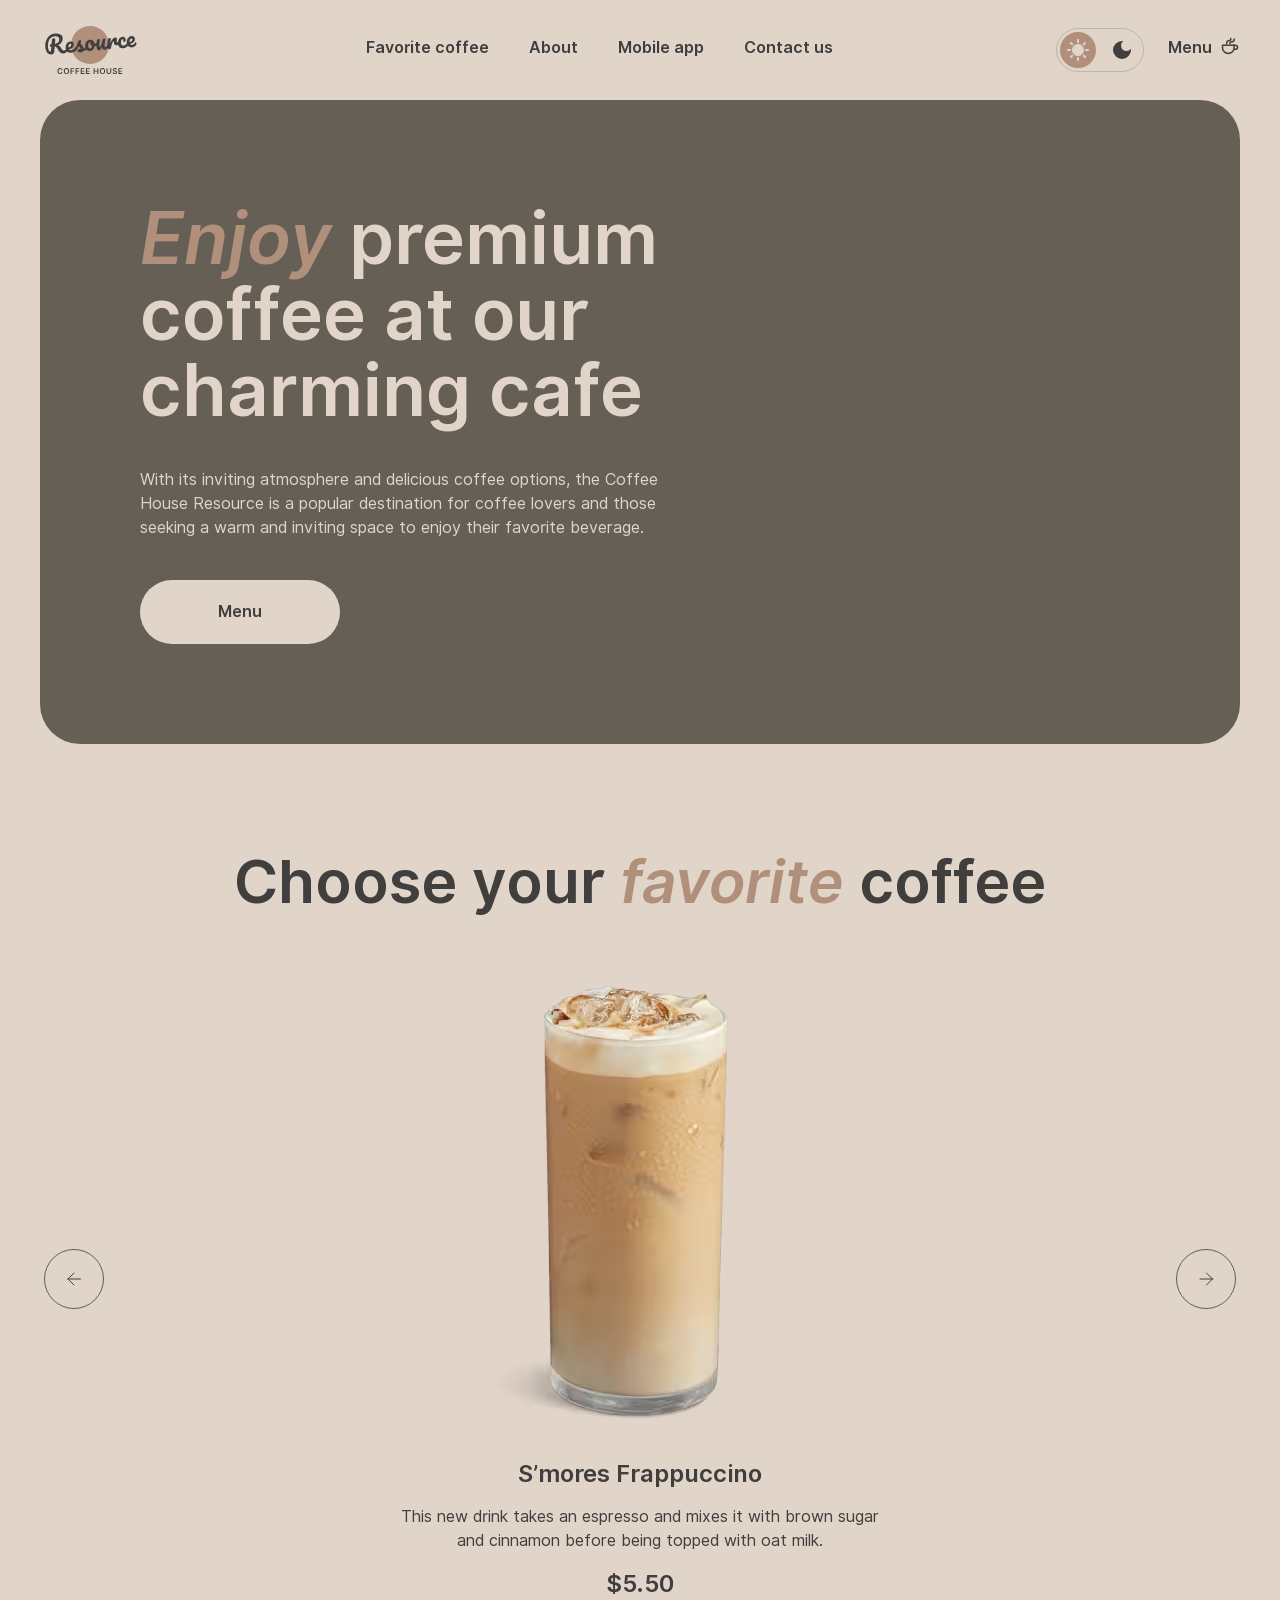
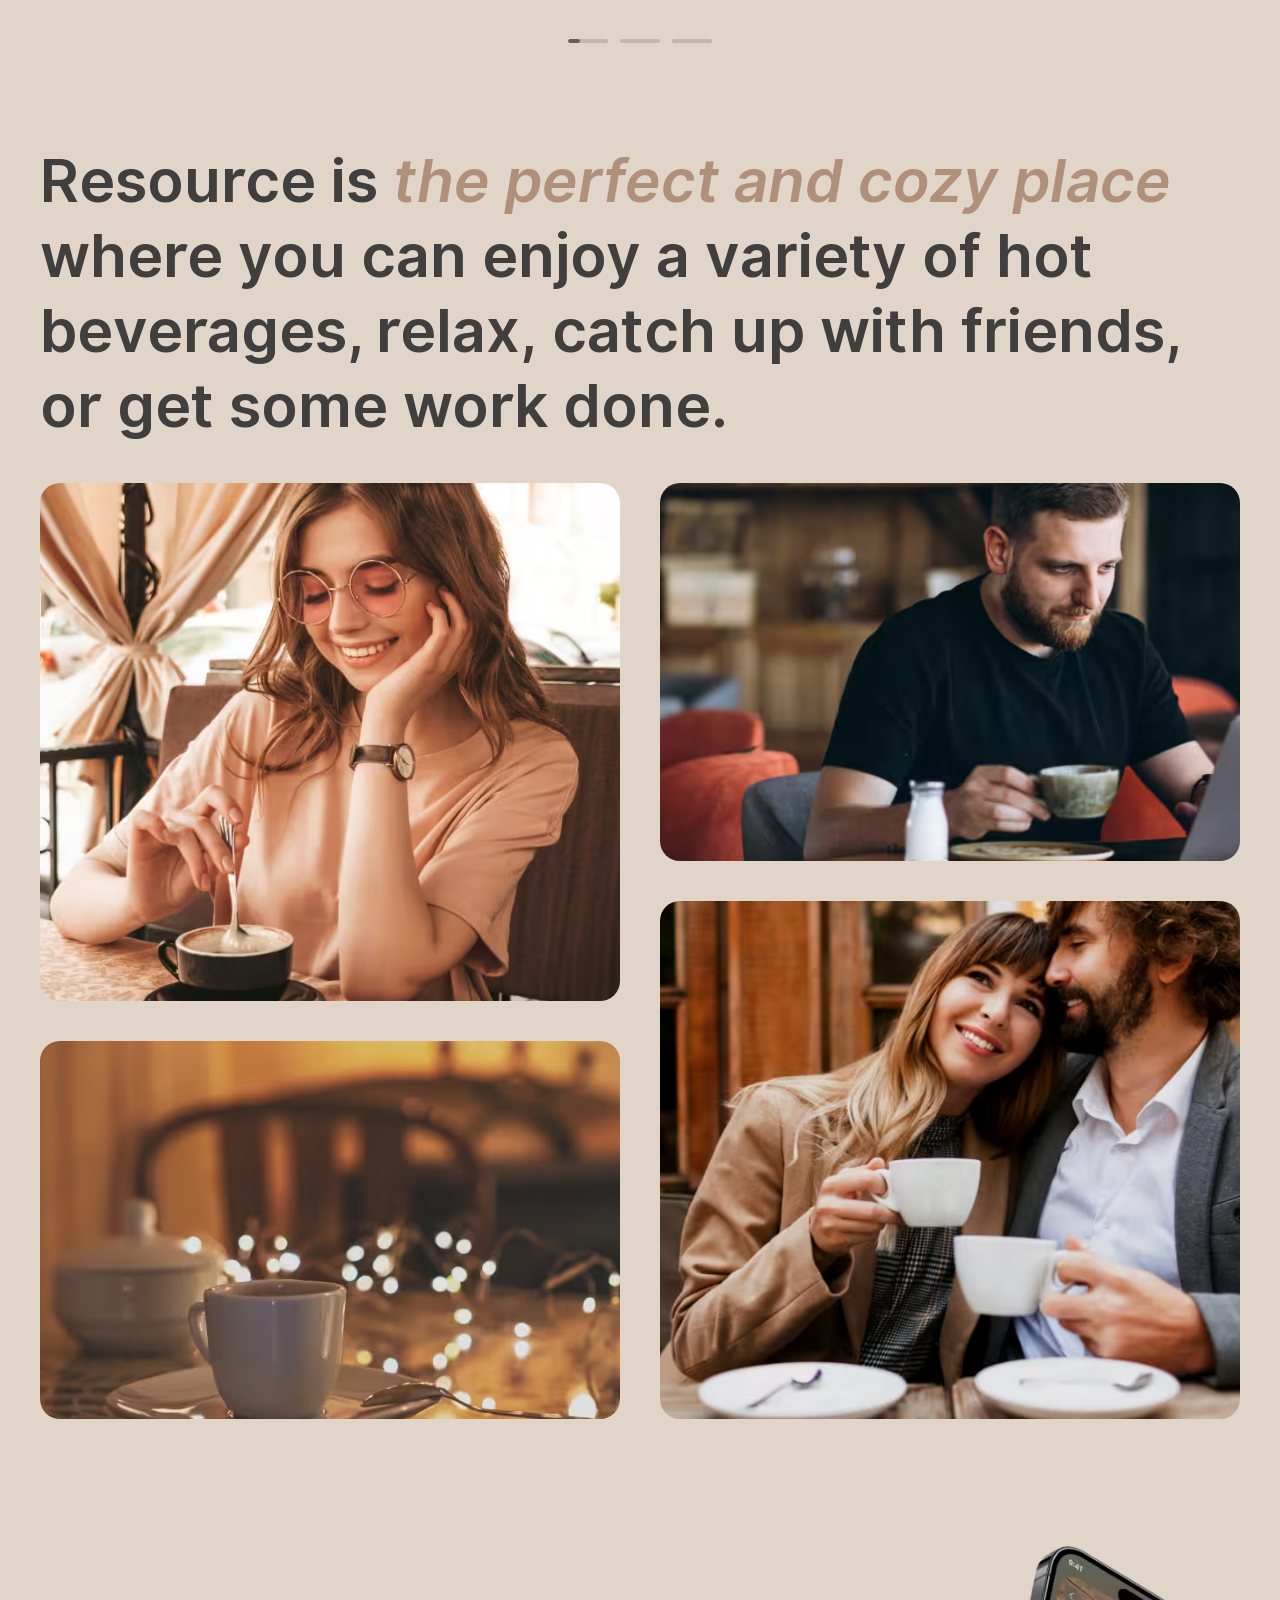
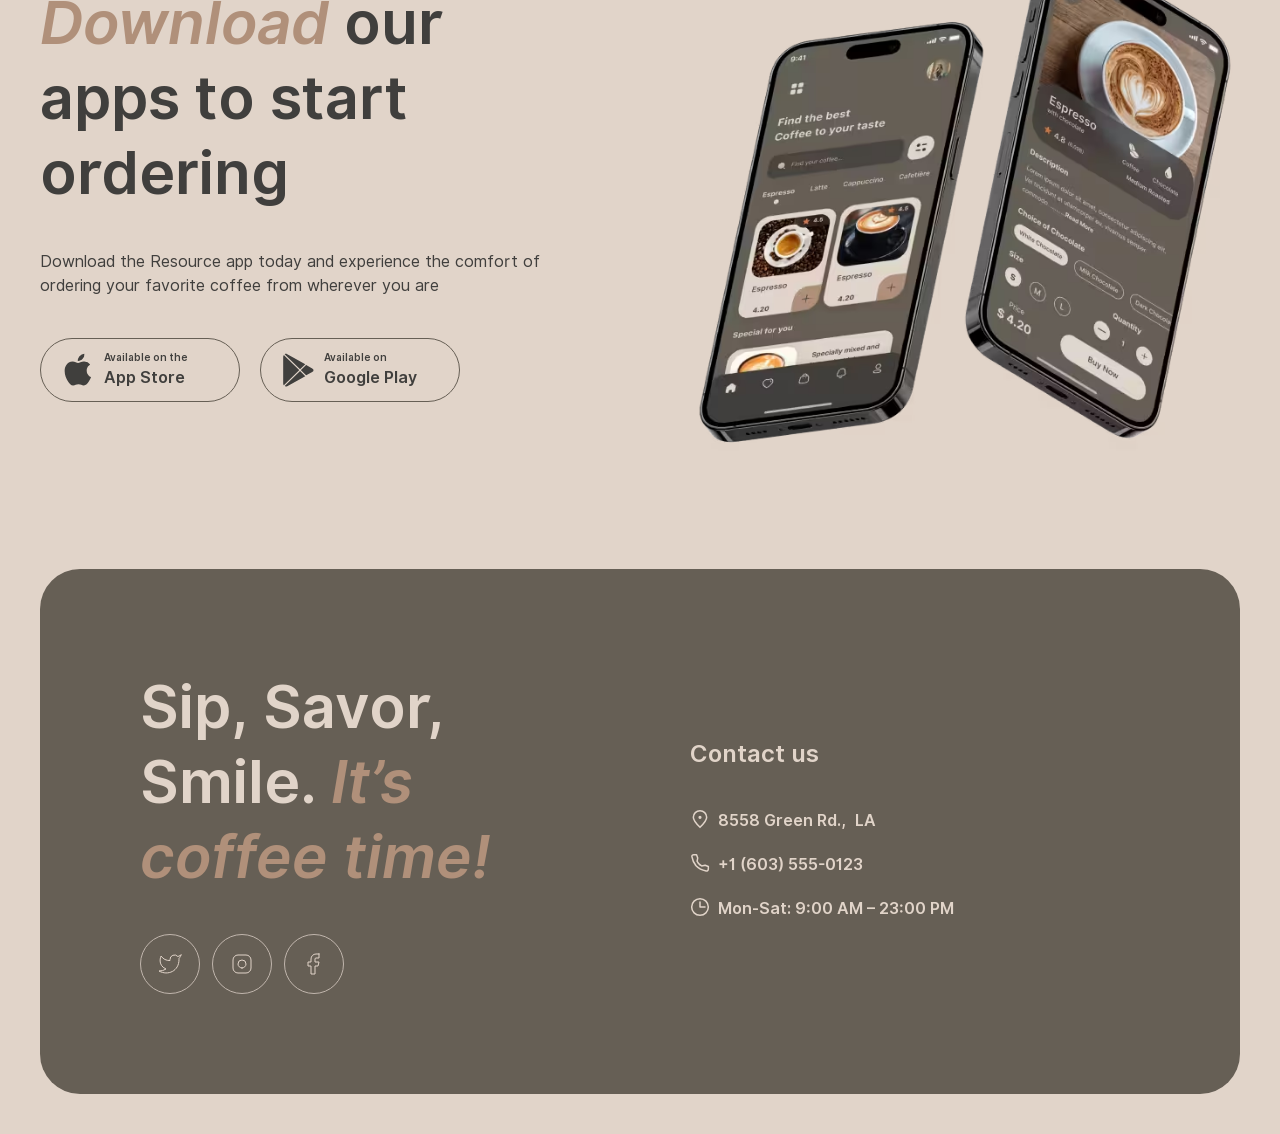
==== commit 1ef9115b: "feat: add main slider touch" ====
--- a/coffee-house/index.html
+++ b/coffee-house/index.html
@@ -93,7 +93,7 @@
       <div class="slider__wrapper">
         <div class="slider__outer">
 
-          <div class="slider__inner">
+          <div class="slider__inner slider-inner-js">
             <div class="slider__slides slider-slides-js">
               <div class="slider__slide slider-slide">
                 <picture>
@@ -122,7 +122,8 @@
                     srcset="images/slider/coffee-slider-2.png 1x, images/slider/coffee-slider-2-2x.png 2x">
                 </picture>
                 <h3 class="slider-slide__title">Caramel Macchiato</h3>
-                <p class="slider-slide__description">Fragrant and unique classic espresso with rich caramel-peanut syrup,
+                <p class="slider-slide__description">Fragrant and unique classic espresso with rich caramel-peanut
+                  syrup,
                   with cream under whipped thick foam.</p>
                 <p class="slider-slide__price">$5.00</p>
               </div>
@@ -144,13 +145,15 @@
             </div>
           </div>
           <div class="slider__controls">
-            <button class="slider__button slider__button--prev button button--theme-icon-dark button--size-m slider-button-prev-js"
+            <button
+              class="slider__button slider__button--prev button button--theme-icon-dark button--size-m slider-button-prev-js"
               type="button" title="Previous slide">
               <svg class="button__icon" width="24" height="24" aria-hidden="true">
                 <use href="images/sprite.svg#arrow-left" />
               </svg>
             </button>
-            <button class="slider__button slider__button--next button button--theme-icon-dark button--size-m slider-button-next-js"
+            <button
+              class="slider__button slider__button--next button button--theme-icon-dark button--size-m slider-button-next-js"
               type="button" title="Next slide">
               <svg class="button__icon" width="24" height="24" aria-hidden="true">
                 <use href="images/sprite.svg#arrow-right" />
--- a/coffee-house/styles/main.css
+++ b/coffee-house/styles/main.css
@@ -992,6 +992,7 @@
   margin-right: auto;
   max-width: 480px;
   overflow: hidden;
+  transition: left 0.2s;
 }
 .slider__slides {
   display: flex;
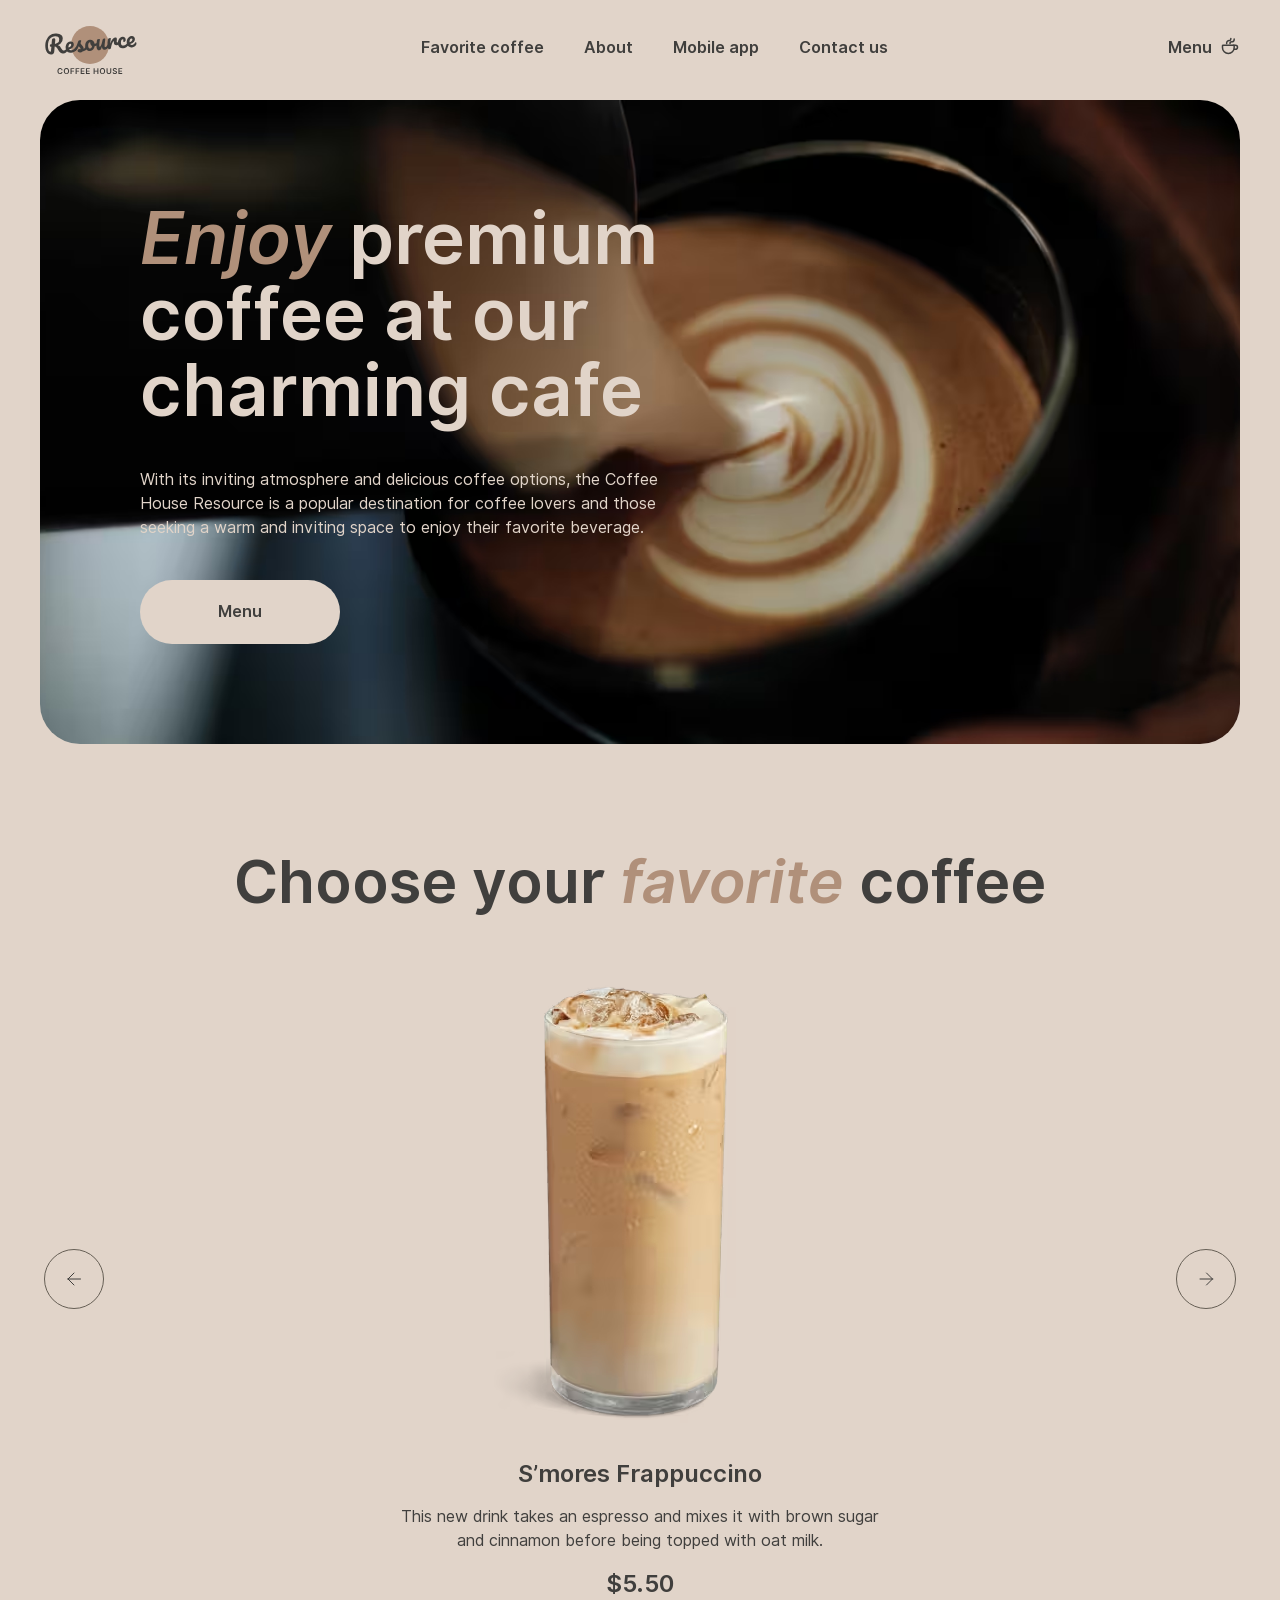
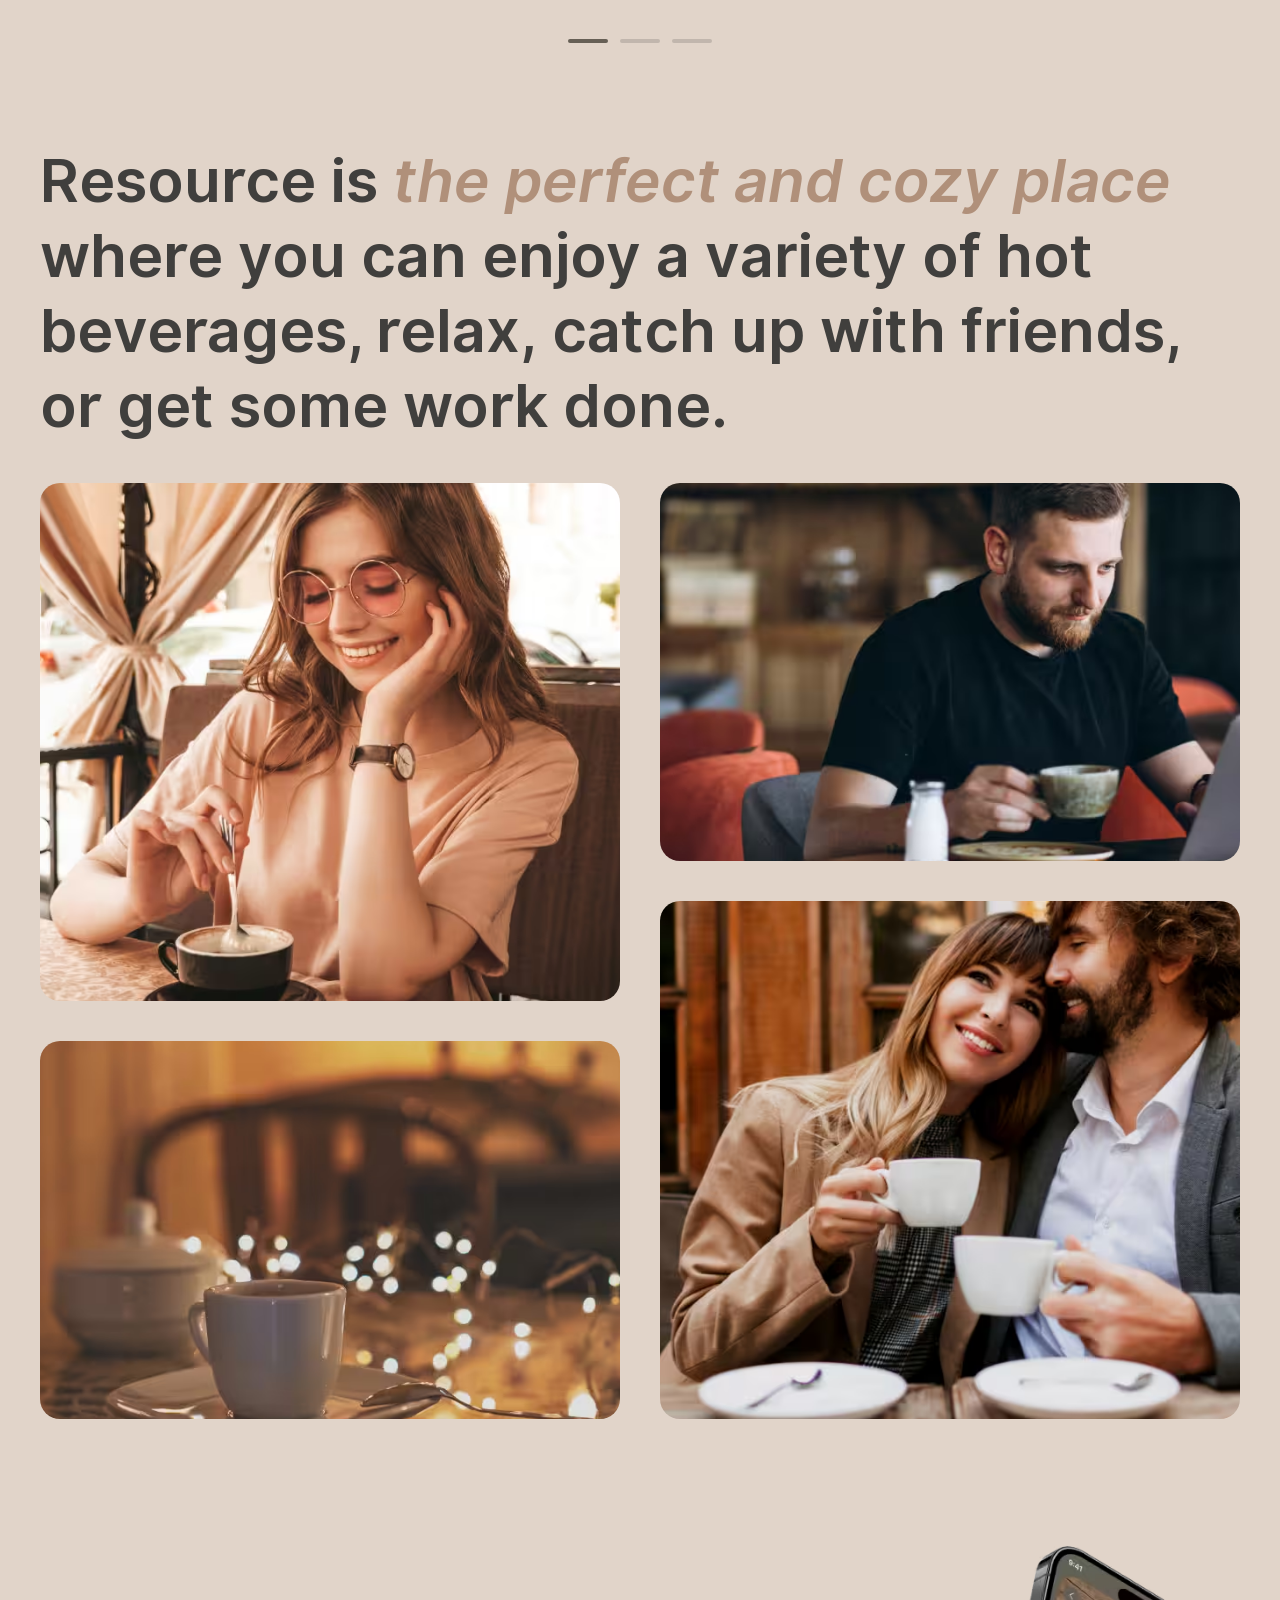
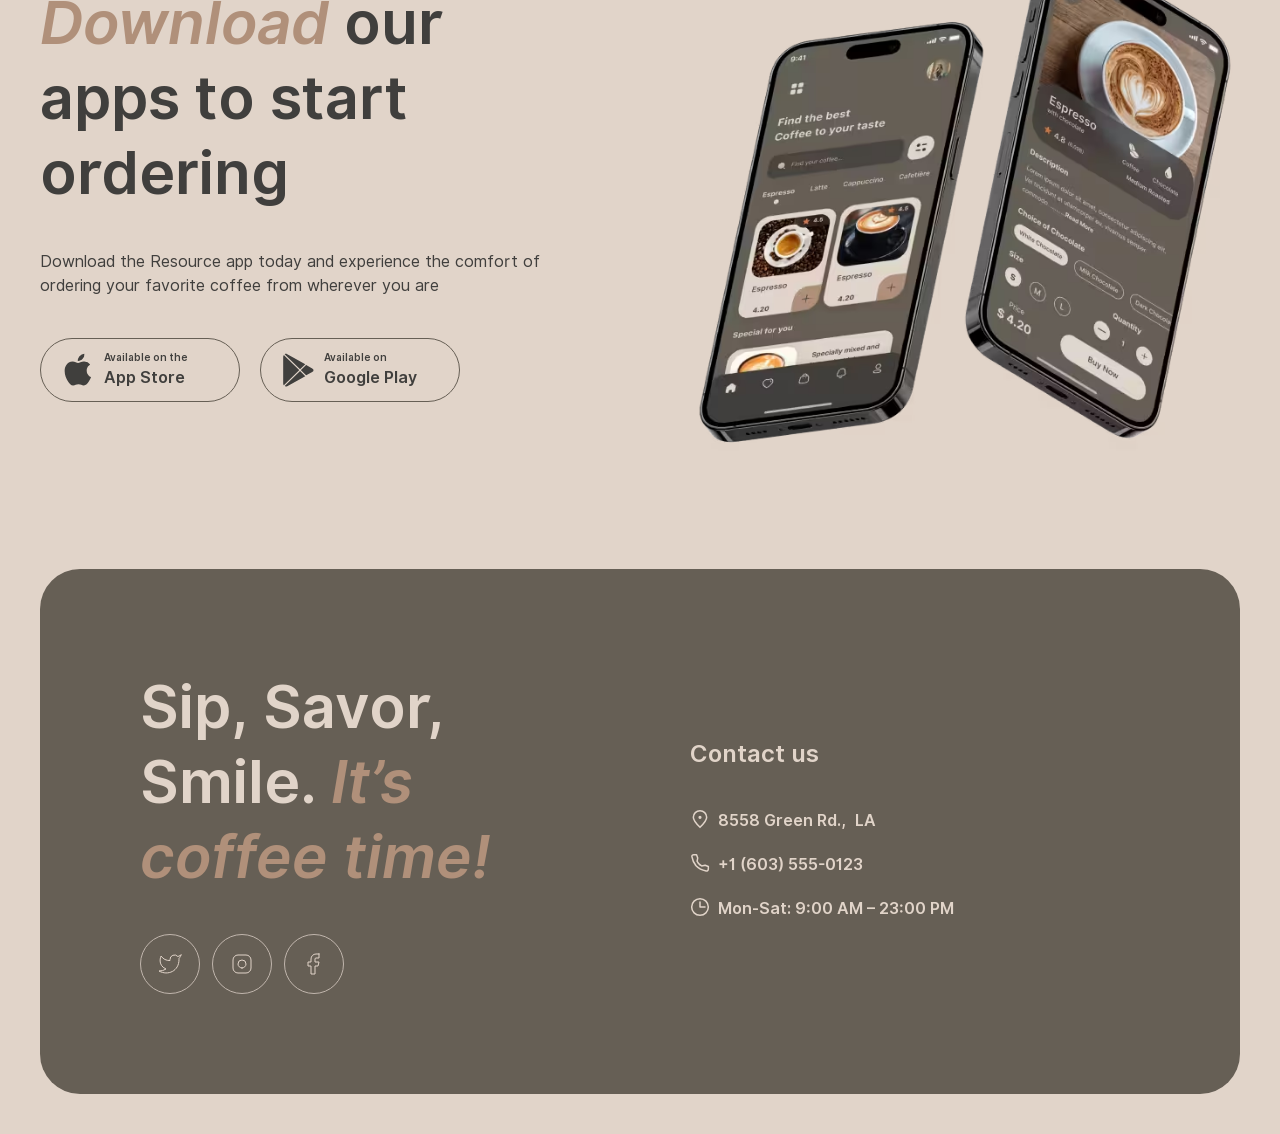
==== commit 969f0320: "Merge pull request #1 from JohnEVgit/landing-page Landing Page. Часть 1: Вёрстка" ====
--- a/coffee-house/index.html
+++ b/coffee-house/index.html
@@ -1,304 +1,251 @@
 <!doctype html>
-<html class="page" lang="en" data-theme="light">
-
-<head>
-  <meta charset="UTF-8">
-  <meta name="viewport" content="width=device-width, initial-scale=1.0">
-  <title>Coffee House</title>
-  <link rel="icon" href="images/favicon.svg" type="image/svg+xml">
-  <link href="styles/main.css" rel="stylesheet">
-  <script>
-    if (localStorage.getItem("colorTheme")) {
-      document.documentElement.dataset.theme = localStorage.getItem("colorTheme");
-    }
-  </script>
-</head>
-
-<body class="page__body body-js">
-  <header class="page__header header">
-    <a class="header__logo header-logo" href="index" aria-label="Home">
-      <svg class="header-logo__icon" width="100" height="60" aria-hidden="true">
-        <use href="images/sprite.svg#logo" />
-      </svg>
-    </a>
-
-    <div class="header__theme header-theme">
-      <input class="header-theme__input visually-hidden header-theme-input-js" type="radio" name="switch-theme" id="switch-theme-light" data-theme="light" checked>
-      <label class="header-theme__label" for="switch-theme-light" title="Switch to light theme">
-        <svg class="header-theme__icon" width="22" height="22" aria-hidden="true">
-          <use href="images/sprite.svg#sun" />
+<html class="page" lang="en">
+  <head>
+    <meta charset="UTF-8">
+    <meta name="viewport" content="width=device-width, initial-scale=1.0">
+    <title>Coffee House</title>
+    <link rel="icon" href="images/favicon.svg" type="image/svg+xml">
+    <link href="styles/main.css" rel="stylesheet">
+  </head>
+  <body class="page__body">
+    <header class="page__header header">
+      <a class="header__logo header-logo" href="index" aria-label="Home">
+        <svg class="header-logo__icon" width="100" height="60" aria-hidden="true">
+          <use href="images/sprite.svg#logo" />
         </svg>
-      </label>
-      <input class="header-theme__input visually-hidden header-theme-input-js" type="radio" name="switch-theme" id="switch-theme-dark" data-theme="dark">
-      <label class="header-theme__label" for="switch-theme-dark" title="Switch to dark theme">
-        <svg class="header-theme__icon" width="18" height="18" aria-hidden="true">
-          <use href="images/sprite.svg#moon" />
+      </a>
+
+      <button class="header__button button button--theme-icon-dark button--size-s" type="button" title="Open menu">
+        <svg class="button__icon" width="18" height="10" aria-hidden="true">
+          <use href="images/sprite.svg#burger" />
         </svg>
-      </label>
-    </div>
-
-    <button
-      class="header__button button button--theme-icon-dark button--size-s button--nav-toggle header-nav-toggle-button-js"
-      type="button" title="Toggle menu"></button>
-
-    <nav class="header__nav header-nav header-nav-js">
-      <ul class="header-nav__list header-nav-list-js">
-        <li class="header-nav__item">
-          <a class="header-nav__link" href="#section-favorite-coffee">Favorite coffee</a>
-        </li>
-        <li class="header-nav__item">
-          <a class="header-nav__link" href="#section-about">About</a>
-        </li>
-        <li class="header-nav__item">
-          <a class="header-nav__link" href="#section-mobile-app">Mobile app</a>
-        </li>
-        <li class="header-nav__item">
-          <a class="header-nav__link" href="#section-contact-us">Contact us</a>
-        </li>
-        <li class="header-nav__item">
-          <a class="header-nav__link" href="menu">Menu
-            <svg class="header-nav__icon" width="20" height="20" aria-hidden="true">
+      </button>
+
+      <nav class="header__nav header-nav">
+        <ul class="header-nav__list">
+          <li class="header-nav__item">
+            <a class="header-nav__link" href="#section-favorite-coffee">Favorite coffee</a>
+          </li>
+          <li class="header-nav__item">
+            <a class="header-nav__link" href="#section-about">About</a>
+          </li>
+          <li class="header-nav__item">
+            <a class="header-nav__link" href="#section-mobile-app">Mobile app</a>
+          </li>
+          <li class="header-nav__item">
+            <a class="header-nav__link" href="#section-contact-us">Contact us</a>
+          </li>
+
+          <li class="header-nav__item">
+            <a class="header-nav__link" href="menu">Menu
+              <svg class="header-nav__icon" width="20" height="20" aria-hidden="true">
+                <use href="images/sprite.svg#coffee-cup" />
+              </svg>
+            </a>
+          </li>
+        </ul>
+      </nav>
+    </header>
+
+    <main class="page__main">
+      <section class="page__hero hero">
+        <picture>
+          <source srcset="images/hero/img-hero.avif" type="image/avif">
+          <source srcset="images/hero/img-hero.webp" type="image/webp">
+          <img class="hero__media" src="images/hero/img-hero.jpg" alt="Enjoy premium coffee at our charming cafe" width="1360" height="644">
+        </picture>
+        <div class="hero__info">
+          <h1 class="hero__title title title--size-l">
+            <i class="title--highlight">Enjoy</i> premium coffee at our charming cafe</h1>
+          <p class="hero__text">With its inviting atmosphere and delicious coffee options, the Coffee House Resource is a popular destination for coffee lovers and those seeking a warm and inviting space to enjoy their favorite beverage.</p>
+          <a class="hero__button button button--theme-accent" href="menu">Menu
+            <svg class="button__icon" width="20" height="20" aria-hidden="true">
               <use href="images/sprite.svg#coffee-cup" />
             </svg>
           </a>
-        </li>
-      </ul>
-    </nav>
-  </header>
-
-  <main class="page__main">
-    <section class="page__hero hero">
-      <video class="hero__media" autoplay loop muted>
-        <source src="video/hero-video.mp4" type="video/mp4" />
-      </video>
-      <div class="hero__info">
-        <h1 class="hero__title title title--size-l">
-          <i class="title--highlight">Enjoy</i> premium coffee at our charming cafe
-        </h1>
-        <p class="hero__text">With its inviting atmosphere and delicious coffee options, the Coffee House Resource is a
-          popular destination for coffee lovers and those seeking a warm and inviting space to enjoy their favorite
-          beverage.</p>
-        <a class="hero__button button button--theme-accent" href="menu">Menu
-          <svg class="button__icon" width="20" height="20" aria-hidden="true">
-            <use href="images/sprite.svg#coffee-cup" />
-          </svg>
-        </a>
-      </div>
-    </section>
-
-    <section class="page__slider slider" id="section-favorite-coffee">
-      <h2 class="slider__title title title--size-m">Choose your
-        <i class="title--highlight">favorite</i> coffee
-      </h2>
-      <div class="slider__wrapper">
-        <div class="slider__outer">
-
-          <div class="slider__inner slider-inner-js">
-            <div class="slider__slides slider-slides-js">
+        </div>
+      </section>
+
+      <section class="page__slider slider" id="section-favorite-coffee">
+        <h2 class="slider__title title title--size-m">Choose your 
+          <i class="title--highlight">favorite</i> coffee</h2>
+        <div class="slider__wrapper">
+          <div class="slider__inner">
+
+            <div class="slider__slides">
               <div class="slider__slide slider-slide">
                 <picture>
-                  <source srcset="images/slider/coffee-slider-1.avif 1x, images/slider/coffee-slider-1-2x.avif 2x"
-                    type="image/avif">
-                  <source srcset="images/slider/coffee-slider-1.webp 1x, images/slider/coffee-slider-1-2x.webp 2x"
-                    type="image/webp">
-                  <img class="slider-slide__img" src="images/slider/coffee-slider-1.png" alt="S’mores Frappuccino"
-                    width="480" height="480"
+                  <source srcset="images/slider/coffee-slider-1.avif 1x, images/slider/coffee-slider-1-2x.avif 2x" type="image/avif">
+                  <source srcset="images/slider/coffee-slider-1.webp 1x, images/slider/coffee-slider-1-2x.webp 2x" type="image/webp">
+                  <img class="slider-slide__img" src="images/slider/coffee-slider-1.png" alt="S’mores Frappuccino" width="480" height="480"
                     srcset="images/slider/coffee-slider-1.png 1x, images/slider/coffee-slider-1-2x.png 2x">
                 </picture>
                 <h3 class="slider-slide__title">S’mores Frappuccino</h3>
-                <p class="slider-slide__description">This new drink takes an espresso and mixes it with brown sugar and
-                  cinnamon before being topped with oat milk.</p>
+                <p class="slider-slide__description">This new drink takes an espresso and mixes it with brown sugar and cinnamon before being topped with oat milk.</p>
                 <p class="slider-slide__price">$5.50</p>
               </div>
 
               <div class="slider__slide slider-slide">
                 <picture>
-                  <source srcset="images/slider/coffee-slider-2.avif 1x, images/slider/coffee-slider-2-2x.avif 2x"
-                    type="image/avif">
-                  <source srcset="images/slider/coffee-slider-2.webp 1x, images/slider/coffee-slider-2-2x.webp 2x"
-                    type="image/webp">
-                  <img class="slider-slide__img" src="images/slider/coffee-slider-1.png" alt="Caramel Macchiato"
-                    width="480" height="480"
+                  <source srcset="images/slider/coffee-slider-2.avif 1x, images/slider/coffee-slider-2-2x.avif 2x" type="image/avif">
+                  <source srcset="images/slider/coffee-slider-2.webp 1x, images/slider/coffee-slider-2-2x.webp 2x" type="image/webp">
+                  <img class="slider-slide__img" src="images/slider/coffee-slider-1.png" alt="Caramel Macchiato" width="480" height="480"
                     srcset="images/slider/coffee-slider-2.png 1x, images/slider/coffee-slider-2-2x.png 2x">
                 </picture>
                 <h3 class="slider-slide__title">Caramel Macchiato</h3>
-                <p class="slider-slide__description">Fragrant and unique classic espresso with rich caramel-peanut
-                  syrup,
-                  with cream under whipped thick foam.</p>
+                <p class="slider-slide__description">Fragrant and unique classic espresso with rich caramel-peanut syrup, with cream under whipped thick foam.</p>
                 <p class="slider-slide__price">$5.00</p>
               </div>
 
               <div class="slider__slide slider-slide">
                 <picture>
-                  <source srcset="images/slider/coffee-slider-3.avif 1x, images/slider/coffee-slider-3-2x.avif 2x"
-                    type="image/avif">
-                  <source srcset="images/slider/coffee-slider-3.webp 1x, images/slider/coffee-slider-3-2x.webp 2x"
-                    type="image/webp">
-                  <img class="slider-slide__img" src="images/slider/coffee-slider-1.png" alt="Ice coffee" width="480"
-                    height="480" srcset="images/slider/coffee-slider-3.png 1x, images/slider/coffee-slider-3-2x.png 2x">
+                  <source srcset="images/slider/coffee-slider-3.avif 1x, images/slider/coffee-slider-3-2x.avif 2x" type="image/avif">
+                  <source srcset="images/slider/coffee-slider-3.webp 1x, images/slider/coffee-slider-3-2x.webp 2x" type="image/webp">
+                  <img class="slider-slide__img" src="images/slider/coffee-slider-1.png" alt="Ice coffee" width="480" height="480"
+                    srcset="images/slider/coffee-slider-3.png 1x, images/slider/coffee-slider-3-2x.png 2x">
                 </picture>
                 <h3 class="slider-slide__title">Ice coffee</h3>
-                <p class="slider-slide__description">A popular summer drink that tones and invigorates. Prepared from
-                  coffee, milk and ice.</p>
+                <p class="slider-slide__description">A popular summer drink that tones and invigorates. Prepared from coffee, milk and ice.</p>
                 <p class="slider-slide__price">$4.50</p>
               </div>
             </div>
-          </div>
-          <div class="slider__controls">
-            <button
-              class="slider__button slider__button--prev button button--theme-icon-dark button--size-m slider-button-prev-js"
-              type="button" title="Previous slide">
+
+            <div class="slider__controls">
+              <button class="slider__button slider__button--prev button button--theme-icon-dark button--size-m" type="button" title="Previous slide">
+                <svg class="button__icon" width="24" height="24" aria-hidden="true">
+                  <use href="images/sprite.svg#arrow-left" />
+                </svg>
+              </button>
+              <button class="slider__button slider__button--next button button--theme-icon-dark button--size-m" type="button" title="Next slide">
+                <svg class="button__icon" width="24" height="24" aria-hidden="true">
+                  <use href="images/sprite.svg#arrow-right" />
+                </svg>
+              </button>
+            </div>
+          </div>
+
+          <div class="slider__pagination">
+            <span class="slider__page slider__page--is-active"></span>
+            <span class="slider__page"></span>
+            <span class="slider__page"></span>
+          </div>
+        </div>
+      </section>
+
+      <section class="page__about about" id="section-about">
+        <h2 class="about__title title title--size-m">Resource is
+          <i class="title--highlight">the perfect and cozy place</i>
+          where you can enjoy a variety of hot beverages, relax, catch up with friends, or get some work done.</h2>
+        <div class="about__gallery">
+          <picture class="about__picture">
+            <source srcset="images/about/about-1.avif 1x, images/about/about-1-2x.avif 2x" type="image/avif">
+            <source srcset="images/about/about-1.webp 1x, images/about/about-1-2x.webp 2x" type="image/webp">
+            <img class="about__img" src="images/about/about-1.jpg" alt="A girl with a cup of coffee" width="726" height="726"
+              srcset="images/about/about-1.jpg 1x, images/about/about-1-2x.jpg 2x">
+          </picture>
+          <picture class="about__picture about__picture--hide-mobile">
+            <source srcset="images/about/about-2.avif 1x, images/about/about-2-2x.avif 2x" type="image/avif">
+            <source srcset="images/about/about-2.webp 1x, images/about/about-2-2x.webp 2x" type="image/webp">
+            <img class="about__img" src="images/about/about-2.jpg" alt="A cup of coffee on the table" width="726" height="726"
+              srcset="images/about/about-2.jpg 1x, images/about/about-2-2x.jpg 2x">
+          </picture>
+          <picture class="about__picture about__picture--hide-mobile">
+            <source srcset="images/about/about-3.avif 1x, images/about/about-3-2x.avif 2x" type="image/avif">
+            <source srcset="images/about/about-3.webp 1x, images/about/about-3-2x.webp 2x" type="image/webp">
+            <img class="about__img" src="images/about/about-3.jpg" alt="A man with a cup of coffee" width="726" height="726"
+              srcset="images/about/about-3.jpg 1x, images/about/about-3-2x.jpg 2x">
+          </picture>
+          <picture class="about__picture">
+            <source srcset="images/about/about-4.avif 1x, images/about/about-4-2x.avif 2x" type="image/avif">
+            <source srcset="images/about/about-4.webp 1x, images/about/about-4-2x.webp 2x" type="image/webp">
+            <img class="about__img" src="images/about/about-4.jpg" alt="A girl with a man with cups of coffee" width="726" height="726"
+              srcset="images/about/about-4.jpg 1x, images/about/about-4-2x.jpg 2x">
+          </picture>
+        </div>
+      </section>
+
+      <section class="page__apps apps" id="section-mobile-app">
+        <div class="apps__info">
+          <h2 class="apps__title title title--size-m">
+            <i class="title--highlight">Download</i>
+            our apps to start ordering</h2>
+          <p class="apps__text">Download the Resource app today and experience the comfort of ordering your favorite coffee from wherever you are</p>
+          <div class="apps__buttons">
+            <a class="apps__button button button--theme-apps" href="#">
+              <svg class="button__icon" width="36" height="36" aria-hidden="true">
+                <use href="images/sprite.svg#app-store" />
+              </svg>
+              <span class="button__info">
+                <span class="button__title">Available on the</span>
+                <span class="button__text">App Store</span>
+              </span>
+            </a>
+
+            <a class="apps__button button button--theme-apps" href="#">
+              <svg class="button__icon" width="36" height="36" aria-hidden="true">
+                <use href="images/sprite.svg#google-play" />
+              </svg>
+              <span class="button__info">
+                <span class="button__title">Available on</span>
+                <span class="button__text">Google Play</span>
+              </span>
+            </a>
+          </div>
+        </div>
+        <picture class="apps__picture">
+          <source srcset="images/apps/mobile-screens.avif 1x, images/apps/mobile-screens-2x.avif 2x" type="image/avif">
+          <source srcset="images/apps/mobile-screens.webp 1x, images/apps/mobile-screens-2x.webp 2x" type="image/webp">
+          <img class="apps__img" src="images/apps/mobile-screens.png" alt="Mobile screens" width="630" height="630"
+            srcset="images/apps/mobile-screens.png 1x, images/apps/mobile-screens-2x.png 2x">
+        </picture>
+      </section>
+    </main>
+
+    <footer class="page__footer footer" id="section-contact-us">
+      <div class="footer__wrapper">
+        <div class="footer__col">
+          <h2 class="footer__title title title--size-m">Sip, Savor, Smile.
+            <i class="title--highlight">It’s coffee time!</i>
+          </h2>
+          <div class="footer__socials">
+            <a class="footer__button button button--theme-icon-light button--size-m" href="#" title="Twitter" target="_blank">
               <svg class="button__icon" width="24" height="24" aria-hidden="true">
-                <use href="images/sprite.svg#arrow-left" />
-              </svg>
-            </button>
-            <button
-              class="slider__button slider__button--next button button--theme-icon-dark button--size-m slider-button-next-js"
-              type="button" title="Next slide">
+                <use href="images/sprite.svg#twitter" />
+              </svg>
+            </a>
+            <a class="footer__button button button--theme-icon-light button--size-m" href="#" title="Instagram" target="_blank">
               <svg class="button__icon" width="24" height="24" aria-hidden="true">
-                <use href="images/sprite.svg#arrow-right" />
-              </svg>
-            </button>
-          </div>
-        </div>
-
-        <div class="slider__pagination slider-pagination">
-          <span class="slider-pagination__page">
-            <span class="slider-pagination__value slider-pagination-value-js"></span>
-          </span>
-          <span class="slider-pagination__page">
-            <span class="slider-pagination__value slider-pagination-value-js"></span>
-          </span>
-          <span class="slider-pagination__page">
-            <span class="slider-pagination__value slider-pagination-value-js"></span>
-          </span>
+                <use href="images/sprite.svg#instagram" />
+              </svg>
+            </a>
+            <a class="footer__button button button--theme-icon-light button--size-m" href="#" title="Facebook" target="_blank">
+              <svg class="button__icon" width="24" height="24" aria-hidden="true">
+                <use href="images/sprite.svg#facebook" />
+              </svg>
+            </a>
+          </div>
+        </div>
+        <div class="footer__col footer-contacts">
+          <h3 class="footer-contacts__title">Contact us</h3>
+          <div class="footer-contacts__list">
+            <a class="footer-contacts__link" href="https://www.google.com/maps/place/GREEN+ROAD+SOLAR/@34.1634632,-118.3166475,14z/data=!4m6!3m5!1s0x80c2c15433e7f6f9:0xddedaf68bfef64a3!8m2!3d34.1681781!4d-118.2956104!16s%2Fg%2F11h_1gchy1?hl=en&entry=ttu" target="_blank">
+              <svg class="footer-contacts__icon" width="20" height="20" aria-hidden="true">
+                <use href="images/sprite.svg#pin" />
+              </svg>
+              8558 Green Rd., LA</a>
+            <a class="footer-contacts__link" href="tel:+16035550123">
+              <svg class="footer-contacts__icon" width="20" height="20" aria-hidden="true">
+                <use href="images/sprite.svg#phone" />
+              </svg>
+              +1 (603) 555-0123</a>
+            <p class="footer-contacts__text">
+              <svg class="footer-contacts__icon" width="20" height="20" aria-hidden="true">
+                <use href="images/sprite.svg#clock" />
+              </svg>
+              Mon-Sat: 9:00 AM – 23:00 PM</p>
+          </div>
         </div>
       </div>
-    </section>
-
-    <section class="page__about about" id="section-about">
-      <h2 class="about__title title title--size-m">Resource is
-        <i class="title--highlight">the perfect and cozy place</i>
-        where you can enjoy a variety of hot beverages, relax, catch up with friends, or get some work done.
-      </h2>
-      <div class="about__gallery">
-        <picture class="about__picture">
-          <source srcset="images/about/about-1.avif 1x, images/about/about-1-2x.avif 2x" type="image/avif">
-          <source srcset="images/about/about-1.webp 1x, images/about/about-1-2x.webp 2x" type="image/webp">
-          <img class="about__img" src="images/about/about-1.jpg" alt="A girl with a cup of coffee" width="726"
-            height="726" srcset="images/about/about-1.jpg 1x, images/about/about-1-2x.jpg 2x">
-        </picture>
-        <picture class="about__picture about__picture--hide-mobile">
-          <source srcset="images/about/about-2.avif 1x, images/about/about-2-2x.avif 2x" type="image/avif">
-          <source srcset="images/about/about-2.webp 1x, images/about/about-2-2x.webp 2x" type="image/webp">
-          <img class="about__img" src="images/about/about-2.jpg" alt="A cup of coffee on the table" width="726"
-            height="726" srcset="images/about/about-2.jpg 1x, images/about/about-2-2x.jpg 2x">
-        </picture>
-        <picture class="about__picture about__picture--hide-mobile">
-          <source srcset="images/about/about-3.avif 1x, images/about/about-3-2x.avif 2x" type="image/avif">
-          <source srcset="images/about/about-3.webp 1x, images/about/about-3-2x.webp 2x" type="image/webp">
-          <img class="about__img" src="images/about/about-3.jpg" alt="A man with a cup of coffee" width="726"
-            height="726" srcset="images/about/about-3.jpg 1x, images/about/about-3-2x.jpg 2x">
-        </picture>
-        <picture class="about__picture">
-          <source srcset="images/about/about-4.avif 1x, images/about/about-4-2x.avif 2x" type="image/avif">
-          <source srcset="images/about/about-4.webp 1x, images/about/about-4-2x.webp 2x" type="image/webp">
-          <img class="about__img" src="images/about/about-4.jpg" alt="A girl with a man with cups of coffee" width="726"
-            height="726" srcset="images/about/about-4.jpg 1x, images/about/about-4-2x.jpg 2x">
-        </picture>
-      </div>
-    </section>
-
-    <section class="page__apps apps" id="section-mobile-app">
-      <div class="apps__info">
-        <h2 class="apps__title title title--size-m">
-          <i class="title--highlight">Download</i>
-          our apps to start ordering
-        </h2>
-        <p class="apps__text">Download the Resource app today and experience the comfort of ordering your favorite
-          coffee from wherever you are</p>
-        <div class="apps__buttons">
-          <a class="apps__button button button--theme-apps" href="#">
-            <svg class="button__icon" width="36" height="36" aria-hidden="true">
-              <use href="images/sprite.svg#app-store" />
-            </svg>
-            <span class="button__info">
-              <span class="button__title">Available on the</span>
-              <span class="button__text">App Store</span>
-            </span>
-          </a>
-
-          <a class="apps__button button button--theme-apps" href="#">
-            <svg class="button__icon" width="36" height="36" aria-hidden="true">
-              <use href="images/sprite.svg#google-play" />
-            </svg>
-            <span class="button__info">
-              <span class="button__title">Available on</span>
-              <span class="button__text">Google Play</span>
-            </span>
-          </a>
-        </div>
-      </div>
-      <picture class="apps__picture">
-        <source srcset="images/apps/mobile-screens.avif 1x, images/apps/mobile-screens-2x.avif 2x" type="image/avif">
-        <source srcset="images/apps/mobile-screens.webp 1x, images/apps/mobile-screens-2x.webp 2x" type="image/webp">
-        <img class="apps__img" src="images/apps/mobile-screens.png" alt="Mobile screens" width="630" height="630"
-          srcset="images/apps/mobile-screens.png 1x, images/apps/mobile-screens-2x.png 2x">
-      </picture>
-    </section>
-  </main>
-
-  <footer class="page__footer footer" id="section-contact-us">
-    <div class="footer__wrapper">
-      <div class="footer__col">
-        <h2 class="footer__title title title--size-m">Sip, Savor, Smile.
-          <i class="title--highlight">It’s coffee time!</i>
-        </h2>
-        <div class="footer__socials">
-          <a class="footer__button button button--theme-icon-light button--size-m" href="http://twitter.com" title="Twitter" target="_blank">
-            <svg class="button__icon" width="24" height="24" aria-hidden="true">
-              <use href="images/sprite.svg#twitter" />
-            </svg>
-          </a>
-          <a class="footer__button button button--theme-icon-light button--size-m" href="https://www.instagram.com/" title="Instagram" target="_blank">
-            <svg class="button__icon" width="24" height="24" aria-hidden="true">
-              <use href="images/sprite.svg#instagram" />
-            </svg>
-          </a>
-          <a class="footer__button button button--theme-icon-light button--size-m" href="https://www.instagram.com/" title="Instagram" target="_blank">
-            <svg class="button__icon" width="24" height="24" aria-hidden="true">
-              <use href="images/sprite.svg#facebook" />
-            </svg>
-          </a>
-        </div>
-      </div>
-      <div class="footer__col footer-contacts">
-        <h3 class="footer-contacts__title">Contact us</h3>
-        <div class="footer-contacts__list">
-          <a class="footer-contacts__link"
-            href="https://www.google.com/maps/place/GREEN+ROAD+SOLAR/@34.1634632,-118.3166475,14z/data=!4m6!3m5!1s0x80c2c15433e7f6f9:0xddedaf68bfef64a3!8m2!3d34.1681781!4d-118.2956104!16s%2Fg%2F11h_1gchy1?hl=en&entry=ttu"
-            target="_blank">
-            <svg class="footer-contacts__icon" width="20" height="20" aria-hidden="true">
-              <use href="images/sprite.svg#pin" />
-            </svg>
-            8558 Green Rd., LA</a>
-          <a class="footer-contacts__link" href="tel:+16035550123">
-            <svg class="footer-contacts__icon" width="20" height="20" aria-hidden="true">
-              <use href="images/sprite.svg#phone" />
-            </svg>
-            +1 (603) 555-0123</a>
-          <p class="footer-contacts__text">
-            <svg class="footer-contacts__icon" width="20" height="20" aria-hidden="true">
-              <use href="images/sprite.svg#clock" />
-            </svg>
-            Mon-Sat: 9:00 AM – 23:00 PM
-          </p>
-        </div>
-      </div>
-    </div>
-  </footer>
-  <script src="scripts/common.js"></script>
-  <script src="scripts/main.js"></script>
-</body>
-
-</html>+    </footer>
+  </body>
+</html>
--- a/coffee-house/styles/main.css
+++ b/coffee-house/styles/main.css
@@ -314,21 +314,10 @@
   --text-accent: #B0907A;
   --background-body: #E1D4C9;
   --background-container: #665F55;
-  --background-backdrop: rgba(64, 63, 61, 0.8);
+  --background-backdrop: rgba(64, 63, 61, 0.80);
   --border-light: #C1B6AD;
   --border-dark: #665F55;
-  --font: 'Inter', sans-serif;
-}
-
-html[data-theme=dark] {
-  --text-dark: #E1D4C9;
-  --text-light: #E1D4C9;
-  --text-accent: #B0907A;
-  --background-body: #292826;
-  --background-container: #403F3D;
-  --background-backdrop: rgba(41, 40, 38, 0.8);
-  --border-light: #665F55;
-  --border-dark: #C1B6AD;
+  --font: "Inter", sans-serif;
 }
 
 @font-face {
@@ -351,34 +340,6 @@
   font-weight: normal;
   font-style: normal;
   font-display: swap;
-}
-@keyframes fade-in {
-  0% {
-    opacity: 0;
-    display: none;
-  }
-  100% {
-    opacity: 1;
-    display: block;
-  }
-}
-@keyframes fade-out {
-  0% {
-    opacity: 1;
-    display: block;
-  }
-  100% {
-    opacity: 0;
-    display: none;
-  }
-}
-@keyframes backdrop-fade-in {
-  0% {
-    background-color: transparent;
-  }
-  100% {
-    background-color: rgba(64, 63, 61, 0.8);
-  }
 }
 *,
 ::before,
@@ -425,14 +386,6 @@
   background-color: var(--background-body);
   color: var(--text-dark);
 }
-@media (max-width: 768px) {
-  .page__body--is-tablet-fixed {
-    overflow: hidden;
-  }
-}
-.page__body--is-fixed {
-  overflow: hidden;
-}
 .page__header, .page__main, .page__footer {
   width: 100%;
   max-width: 1440px;
@@ -522,19 +475,6 @@
     transition: opacity 0.2s 0.2s, width 0.2s, margin-left 0.2s;
   }
 }
-.button--theme-secondary {
-  min-height: 44px;
-  padding: 8px 24px;
-  background-color: transparent;
-  transition: background-color 0.2s, color 0.2s;
-  border: 1px solid var(--border-dark);
-}
-@media (hover: hover) {
-  .button--theme-secondary:hover {
-    background-color: var(--background-container);
-    color: var(--text-light);
-  }
-}
 .button--theme-icon-dark, .button--theme-icon-light {
   width: var(--theme-icon-button-size);
   height: var(--theme-icon-button-size);
@@ -590,39 +530,8 @@
     color: var(--text-light);
   }
 }
-.button--nav-toggle {
-  position: relative;
-}
-.button--nav-toggle::before, .button--nav-toggle::after {
-  content: "";
-  position: absolute;
-  width: 18px;
-  height: 2px;
-  left: 50%;
-  top: 50%;
-  transform: translate(-50%, -50%);
-  border-radius: 2px;
-  background-color: currentColor;
-  transition: transform 0.3s, margin-top 0.3s;
-}
-.button--nav-toggle::before {
-  margin-top: -4px;
-}
-.button--nav-toggle::after {
-  margin-top: 4px;
-}
-.button--nav-toggle.button--is-active::before, .button--nav-toggle.button--is-active::after {
-  margin-top: 0;
-}
-.button--nav-toggle.button--is-active::before {
-  transform: translate(-50%, -50%) rotate(45deg);
-}
-.button--nav-toggle.button--is-active::after {
-  transform: translate(-50%, -50%) rotate(-45deg);
-}
 
 .tab__input:checked + .tab__label {
-  border: 1px solid var(--border-dark);
   background-color: var(--background-container);
   color: var(--text-light);
 }
@@ -632,7 +541,6 @@
 }
 @media (hover: hover) {
   .tab__label:hover {
-    border: 1px solid var(--border-dark);
     background-color: var(--background-container);
     color: var(--text-light);
   }
@@ -657,7 +565,7 @@
   border-radius: 100px;
   font-weight: 600;
   line-height: 24px;
-  transition: border 0.2s, background-color 0.2s, color 0.2s;
+  transition: background-color 0.2s, color 0.2s;
 }
 .tab__label::before {
   content: attr(data-tab);
@@ -671,12 +579,11 @@
   transition: background-color 0.2s;
   background-color: var(--border-light);
   color: var(--text-dark);
-  text-transform: uppercase;
 }
 .tab__label--icon-coffee::before, .tab__label--icon-tea::before, .tab__label--icon-dessert::before {
   background-image: url("../images/tabs/menu-sprite.png");
 }
-@media (min-resolution: 2dppx) {
+@media (-webkit-min-device-pixel-ratio: 2), (min-resolution: 2dppx) {
   .tab__label--icon-coffee::before, .tab__label--icon-tea::before, .tab__label--icon-dessert::before {
     background-image: url("../images/tabs/menu-sprite-2x.png");
     background-size: auto 30px;
@@ -690,7 +597,6 @@
 }
 
 .header {
-  position: relative;
   display: flex;
   justify-content: space-between;
   align-items: center;
@@ -702,26 +608,10 @@
     gap: 36px;
   }
 }
-@media (max-width: 768px) {
-  .header {
-    gap: 24px;
-  }
-}
 @media (max-width: 767px) {
   .header {
     padding-right: 16px;
     padding-left: 16px;
-    gap: 12px;
-  }
-}
-.header__theme {
-  position: absolute;
-  right: 136px;
-}
-@media (max-width: 768px) {
-  .header__theme {
-    position: static;
-    margin-left: auto;
   }
 }
 .header__button {
@@ -751,67 +641,16 @@
   vertical-align: middle;
 }
 
-.header-theme {
-  display: flex;
-  gap: 8px;
-  border-radius: 50px;
-  border: 1px solid var(--border-light);
-  padding: 3px;
-}
-@media (max-width: 768px) {
-  .header-theme {
-    padding-top: 5px;
-    padding-bottom: 5px;
-  }
-}
-@media (hover: hover) {
-  .header-theme__input:not(.header-theme__input:checked) + .header-theme__label {
-    cursor: pointer;
-  }
-  .header-theme__input:not(.header-theme__input:checked) + .header-theme__label:hover {
-    color: var(--text-light);
-    background-color: var(--background-container);
-  }
-}
-.header-theme__input:checked + .header-theme__label {
-  background-color: var(--text-accent);
-  color: var(--text-light);
-}
-.header-theme__label {
-  width: 36px;
-  height: 36px;
-  border: none;
-  padding: 0;
-  display: flex;
-  align-items: center;
-  justify-content: center;
-  border-radius: 50%;
-  color: inherit;
-  background-color: transparent;
-  transition: background-color 0.2s, color 0.2s;
-}
-@media (max-width: 768px) {
-  .header-theme__label {
-    width: 44px;
-    height: 40px;
-  }
-}
-
 @media (max-width: 768px) {
   .header-nav {
     visibility: hidden;
     transition: visibility 0.3s;
     transition-property: visibility;
   }
-  .header-nav--is-active {
-    visibility: visible;
-  }
 }
 .header-nav__list {
   left: 100%;
   display: flex;
-  align-items: center;
-  text-align: center;
   padding-left: 0;
   margin-top: 0;
   margin-bottom: 0;
@@ -820,12 +659,7 @@
 }
 @media (max-width: 1024px) {
   .header-nav__list {
-    gap: 32px;
-  }
-}
-@media (max-width: 800px) {
-  .header-nav__list {
-    gap: 32px;
+    gap: 36px;
   }
 }
 @media (max-width: 768px) {
@@ -851,17 +685,14 @@
     gap: 56px;
   }
 }
-@media (max-width: 768px) {
-  .header-nav__list--is-active {
-    transform: translateX(-100%);
-  }
+.header-nav__list--is-active {
+  transform: translateX(-100%);
 }
 .header-nav__item:first-child {
   margin-left: auto;
 }
 .header-nav__item:last-child {
   margin-left: auto;
-  padding-left: 110px;
 }
 @media (max-width: 768px) {
   .header-nav__item:first-child {
@@ -956,7 +787,6 @@
   border-radius: 40px;
   -o-object-fit: cover;
      object-fit: cover;
-  background-color: var(--background-container);
 }
 .hero__info {
   max-width: 530px;
@@ -983,20 +813,15 @@
   margin-top: 0;
   margin-bottom: 40px;
 }
-.slider__outer {
-  position: relative;
-}
 .slider__inner {
   position: relative;
+}
+.slider__slides {
   margin-left: auto;
   margin-right: auto;
   max-width: 480px;
   overflow: hidden;
-  transition: left 0.2s;
-}
-.slider__slides {
-  display: flex;
-  transition: transform 0.3s;
+  display: flex;
 }
 .slider__slide {
   flex-shrink: 0;
@@ -1030,6 +855,19 @@
 }
 .slider__pagination {
   margin-top: 40px;
+  display: flex;
+  justify-content: center;
+  gap: 12px;
+}
+.slider__page {
+  width: 40px;
+  height: 4px;
+  border-radius: 100px;
+  background-color: var(--border-light);
+  transition: background-color 0.2s;
+}
+.slider__page--is-active {
+  background-color: var(--border-dark);
 }
 
 .slider-slide__img {
@@ -1055,27 +893,6 @@
 }
 .slider-slide__price {
   margin-bottom: 0;
-}
-
-.slider-pagination {
-  display: flex;
-  justify-content: center;
-  gap: 12px;
-}
-.slider-pagination__page {
-  width: 40px;
-  height: 4px;
-  border-radius: 100px;
-  background-color: var(--border-light);
-  transition: background-color 0.2s;
-  overflow: hidden;
-}
-.slider-pagination__value {
-  display: block;
-  height: 4px;
-  border-radius: 100px;
-  background-color: var(--border-dark);
-  width: var(--slider-page-width, 0);
 }
 
 .about__title {
@@ -1241,12 +1058,14 @@
 }
 .menu__more {
   display: none;
-  margin-top: 40px;
-  margin-left: auto;
-  margin-right: auto;
-}
-.menu__more--is-active {
-  display: flex;
+}
+@media (max-width: 768px) {
+  .menu__more {
+    margin-top: 40px;
+    display: flex;
+    margin-left: auto;
+    margin-right: auto;
+  }
 }
 
 .menu-item {
@@ -1317,127 +1136,6 @@
   .menu-item:hover .menu-item__img {
     transform: scale(1);
   }
-}
-
-.popup {
-  position: fixed;
-  padding: 0;
-  border: none;
-  background: none;
-  width: 800px;
-  max-width: calc(100% - 80px);
-  max-height: calc(100% - 80px);
-  animation: fade-out 0.3s ease-out;
-  color: var(--text-dark);
-  border-radius: 40px;
-  top: 0;
-  bottom: 0;
-}
-@media (max-width: 520px) {
-  .popup {
-    max-width: calc(100% - 38px);
-    max-height: calc(100% - 38px);
-  }
-}
-.popup[open] {
-  animation: fade-in 0.3s ease-out;
-}
-.popup::backdrop {
-  background-color: rgba(64, 63, 61, 0.8);
-  animation: backdrop-fade-in 0.3s ease-out forwards;
-  cursor: pointer;
-}
-.popup__wrapper {
-  padding: 16px;
-  background: var(--background-body);
-  display: flex;
-  align-items: flex-start;
-  gap: 20px;
-  border-radius: 40px;
-}
-.popup__picture {
-  display: block;
-  border-radius: 40px;
-  overflow: hidden;
-  width: 310px;
-  flex-shrink: 0;
-}
-@media (max-width: 767px) {
-  .popup__picture {
-    display: none;
-  }
-}
-.popup__img {
-  display: block;
-  width: 100%;
-  height: auto;
-  transform: scale(1.1);
-  transition: transform 0.2s;
-  border-radius: 40px;
-}
-.popup__info {
-  display: flex;
-  flex-direction: column;
-  gap: 20px;
-}
-.popup__text {
-  display: flex;
-  flex-direction: column;
-  gap: 12px;
-}
-.popup__title {
-  margin-top: 0;
-  margin-bottom: 0;
-  font-size: 24px;
-  font-weight: 600;
-  line-height: 30px;
-}
-.popup__description {
-  margin-top: 0;
-  margin-bottom: 0;
-  line-height: 24px;
-}
-.popup__label {
-  margin-top: 0;
-  margin-bottom: 8px;
-  line-height: 24px;
-}
-.popup__tabs {
-  display: flex;
-  flex-wrap: wrap;
-  gap: 8px;
-  padding-left: 0;
-  margin-top: 0;
-  margin-bottom: 0;
-  list-style: none;
-}
-.popup__price {
-  display: flex;
-  justify-content: space-between;
-  gap: 20px;
-  margin-top: auto;
-  margin-bottom: 0;
-  font-size: 24px;
-  font-weight: 600;
-  line-height: 30px;
-}
-
-.popup-alert {
-  display: flex;
-  gap: 8px;
-  padding-top: 12px;
-  padding-bottom: 12px;
-  border-top: 1px solid var(--border-light);
-}
-.popup-alert__icon {
-  flex-shrink: 0;
-}
-.popup-alert__text {
-  margin-top: 0;
-  margin-bottom: 0;
-  font-size: 10px;
-  font-weight: 600;
-  line-height: 14px;
 }
 
 .footer {
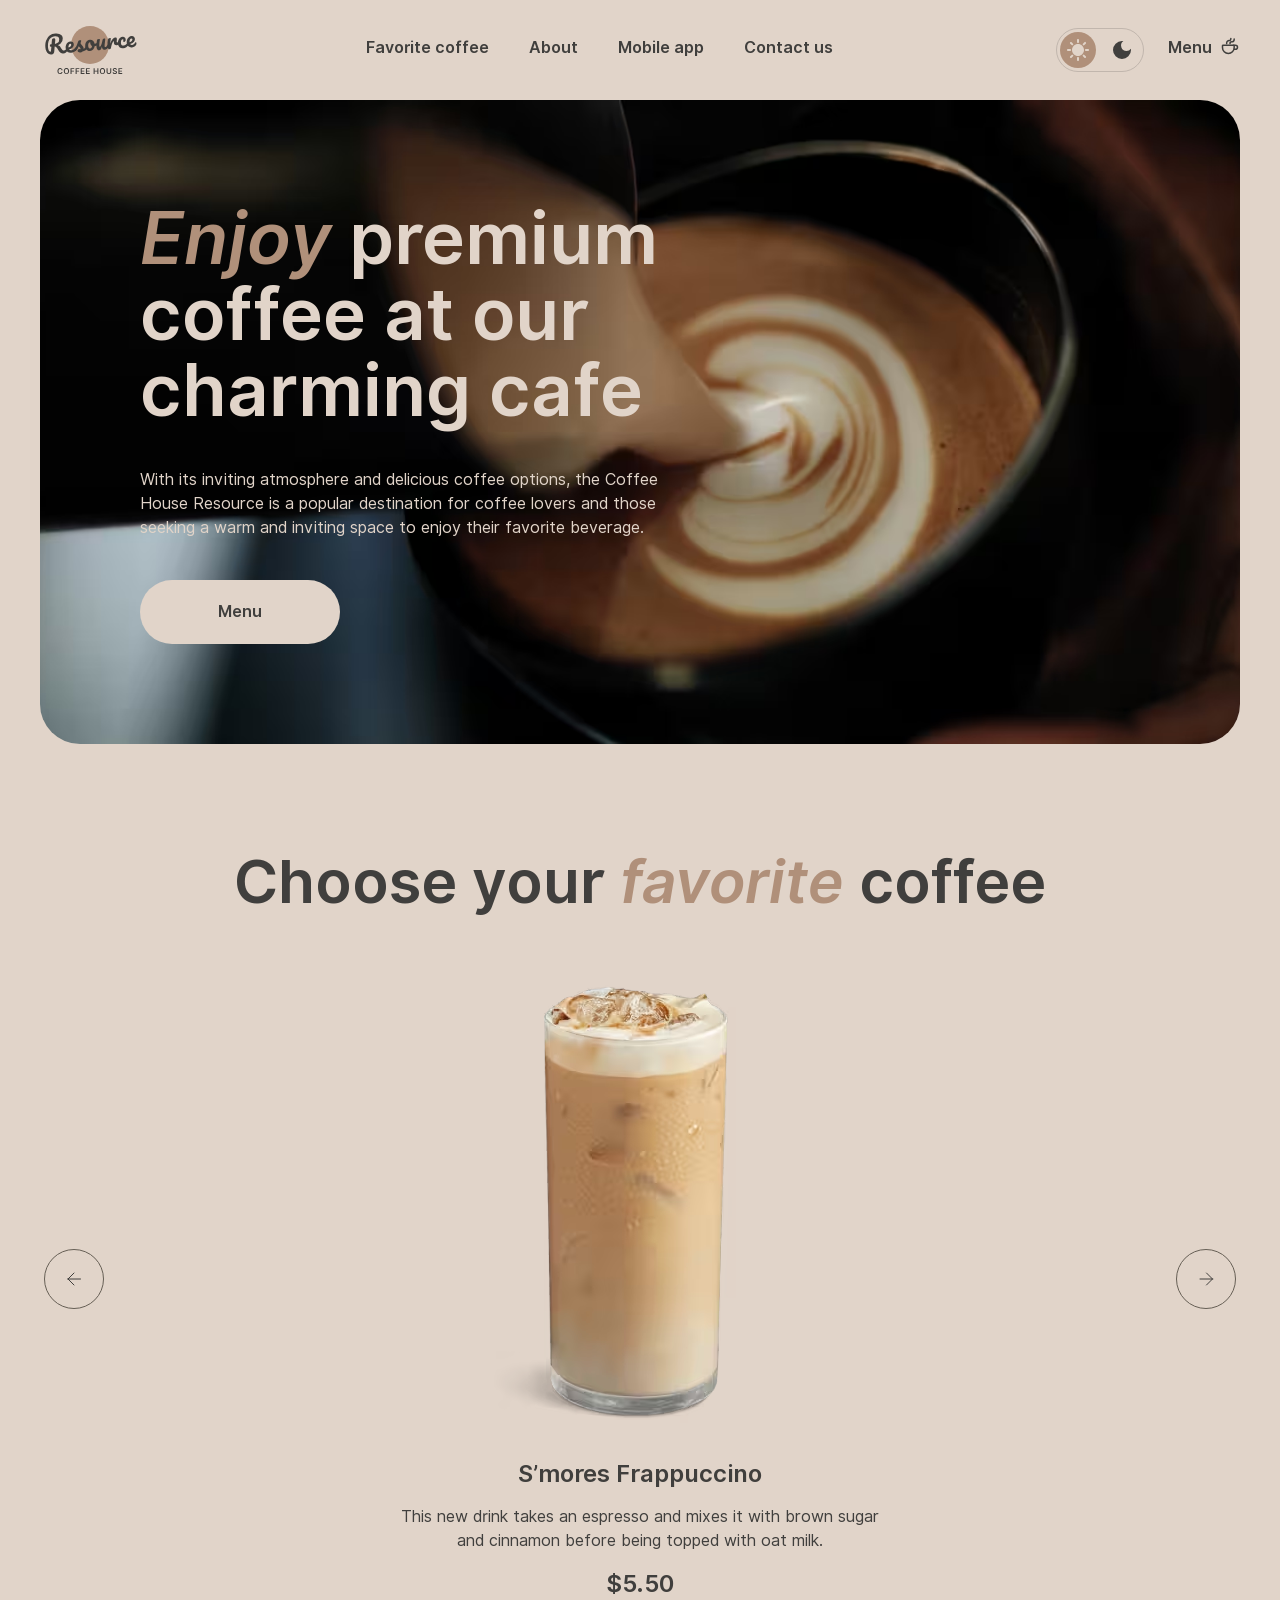
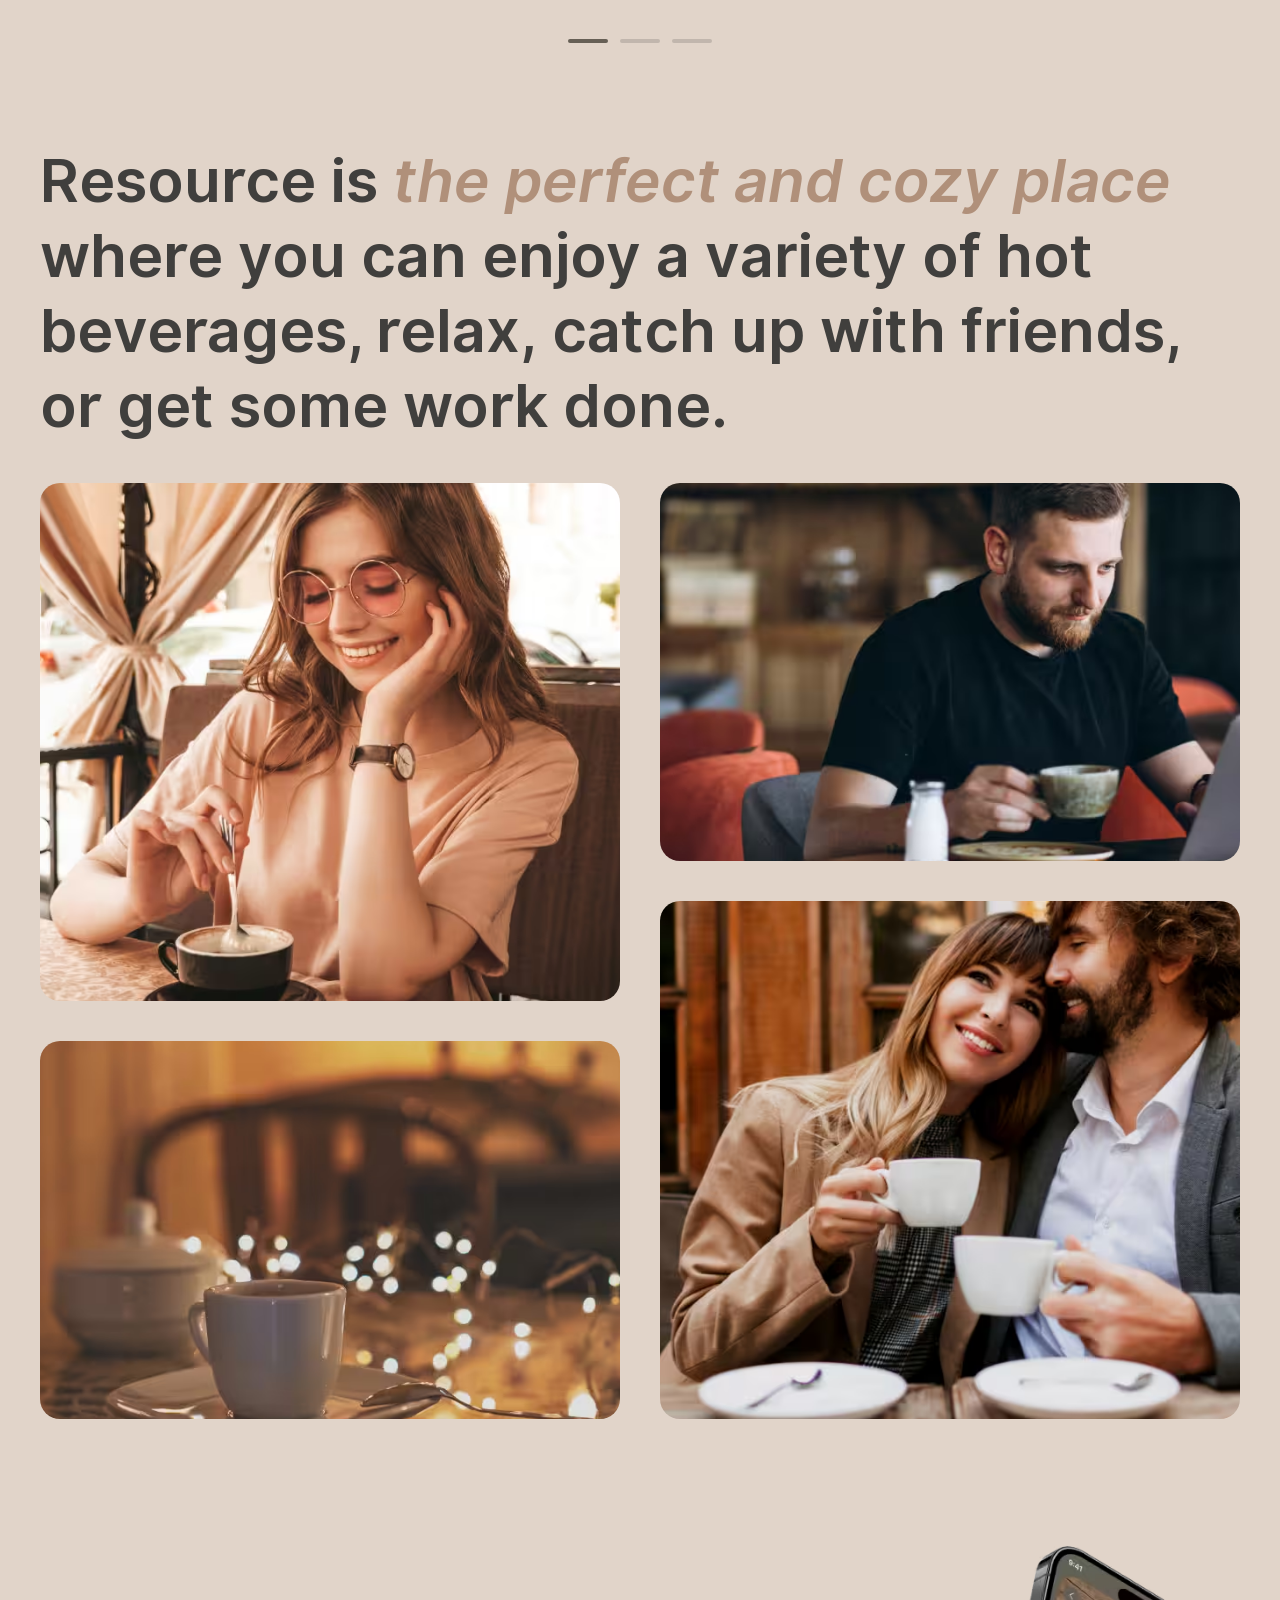
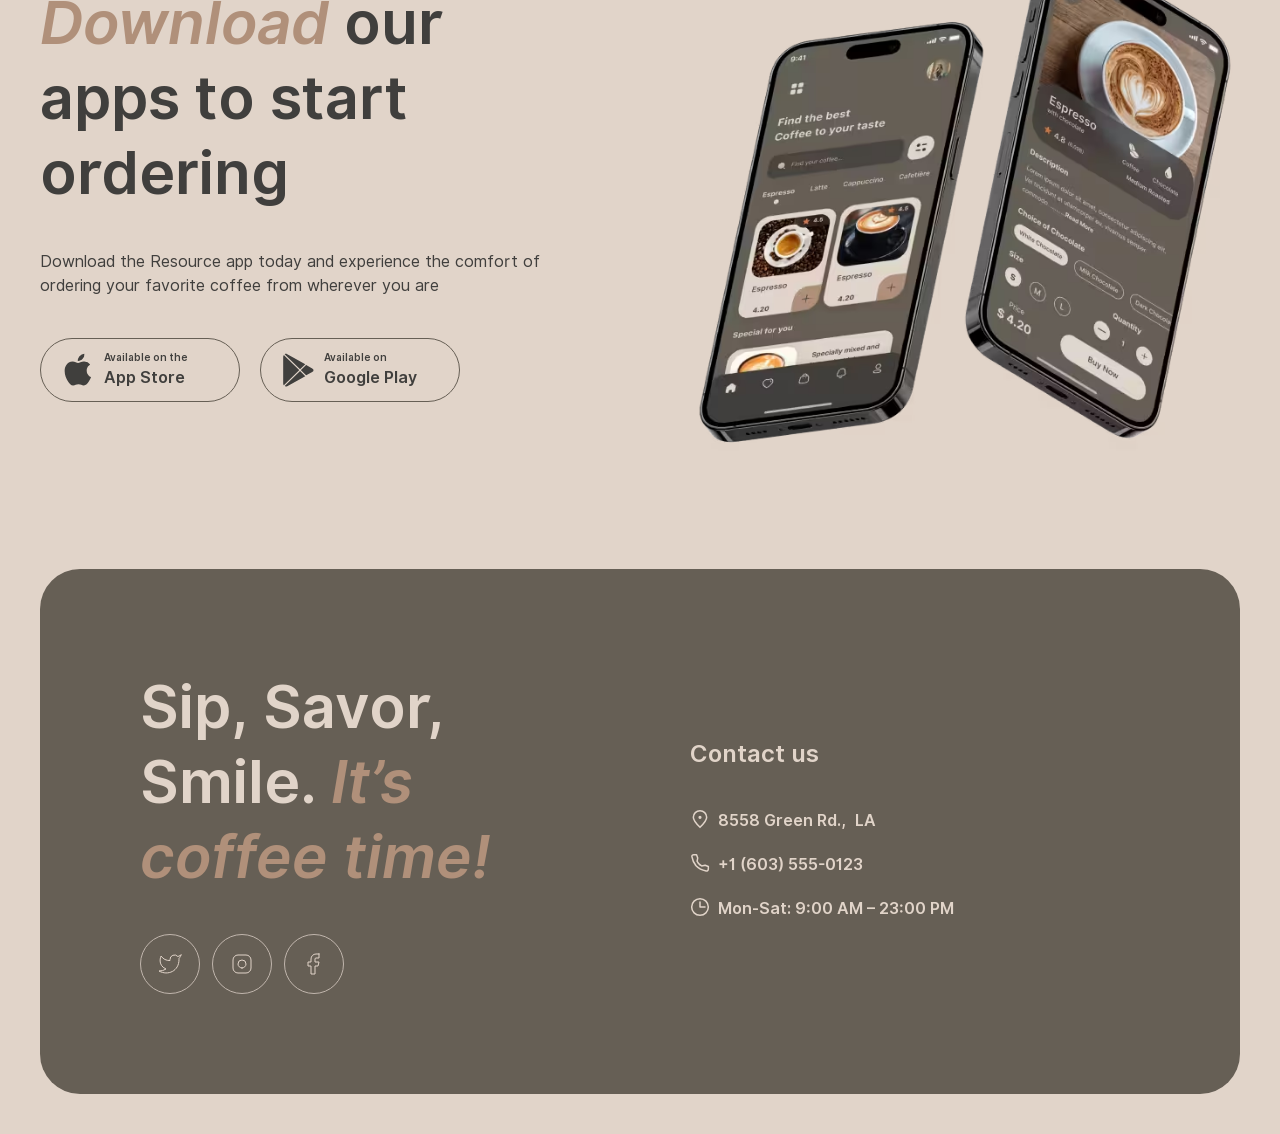
==== commit 806c7b5e: "feat: add dark-light theme" ====
--- a/coffee-house/index.html
+++ b/coffee-house/index.html
@@ -1,19 +1,39 @@
 <!doctype html>
-<html class="page" lang="en">
+<html class="page" lang="en" data-theme="light">
   <head>
     <meta charset="UTF-8">
     <meta name="viewport" content="width=device-width, initial-scale=1.0">
     <title>Coffee House</title>
     <link rel="icon" href="images/favicon.svg" type="image/svg+xml">
     <link href="styles/main.css" rel="stylesheet">
+    <script>
+      if (localStorage.getItem("colorTheme")) {
+        document.documentElement.dataset.theme = localStorage.getItem("colorTheme");
+      }
+    </script>
   </head>
-  <body class="page__body">
+  <body class="page__body body-js">
     <header class="page__header header">
       <a class="header__logo header-logo" href="index" aria-label="Home">
         <svg class="header-logo__icon" width="100" height="60" aria-hidden="true">
           <use href="images/sprite.svg#logo" />
         </svg>
       </a>
+      
+      <div class="header__theme header-theme">
+        <input class="header-theme__input visually-hidden header-theme-input-js" type="radio" name="switch-theme" id="switch-theme-light" data-theme="light" checked>
+        <label class="header-theme__label" for="switch-theme-light">
+          <svg class="header-theme__icon" width="22" height="22">
+            <use href="images/sprite.svg#sun" />
+          </svg>
+        </label>
+        <input class="header-theme__input visually-hidden header-theme-input-js" type="radio" name="switch-theme" id="switch-theme-dark" data-theme="dark">
+        <label class="header-theme__label" for="switch-theme-dark">
+          <svg class="header-theme__icon" width="18" height="18">
+            <use href="images/sprite.svg#moon" />
+          </svg>
+        </label>
+      </div>
 
       <button class="header__button button button--theme-icon-dark button--size-s" type="button" title="Open menu">
         <svg class="button__icon" width="18" height="10" aria-hidden="true">
@@ -247,5 +267,6 @@
         </div>
       </div>
     </footer>
+    <script src="scripts/common.js"></script>
   </body>
 </html>
--- a/coffee-house/styles/main.css
+++ b/coffee-house/styles/main.css
@@ -314,10 +314,21 @@
   --text-accent: #B0907A;
   --background-body: #E1D4C9;
   --background-container: #665F55;
-  --background-backdrop: rgba(64, 63, 61, 0.80);
+  --background-backdrop: rgba(64, 63, 61, 0.8);
   --border-light: #C1B6AD;
   --border-dark: #665F55;
-  --font: "Inter", sans-serif;
+  --font: 'Inter', sans-serif;
+}
+
+html[data-theme=dark] {
+  --text-dark: #E1D4C9;
+  --text-light: #E1D4C9;
+  --text-accent: #B0907A;
+  --background-body: #292826;
+  --background-container: #403F3D;
+  --background-backdrop: rgba(41, 40, 38, 0.8);
+  --border-light: #665F55;
+  --border-dark: #C1B6AD;
 }
 
 @font-face {
@@ -583,7 +594,7 @@
 .tab__label--icon-coffee::before, .tab__label--icon-tea::before, .tab__label--icon-dessert::before {
   background-image: url("../images/tabs/menu-sprite.png");
 }
-@media (-webkit-min-device-pixel-ratio: 2), (min-resolution: 2dppx) {
+@media (min-resolution: 2dppx) {
   .tab__label--icon-coffee::before, .tab__label--icon-tea::before, .tab__label--icon-dessert::before {
     background-image: url("../images/tabs/menu-sprite-2x.png");
     background-size: auto 30px;
@@ -597,6 +608,7 @@
 }
 
 .header {
+  position: relative;
   display: flex;
   justify-content: space-between;
   align-items: center;
@@ -608,10 +620,26 @@
     gap: 36px;
   }
 }
+@media (max-width: 768px) {
+  .header {
+    gap: 24px;
+  }
+}
 @media (max-width: 767px) {
   .header {
     padding-right: 16px;
     padding-left: 16px;
+    gap: 12px;
+  }
+}
+.header__theme {
+  position: absolute;
+  right: 136px;
+}
+@media (max-width: 768px) {
+  .header__theme {
+    position: static;
+    margin-left: auto;
   }
 }
 .header__button {
@@ -641,6 +669,52 @@
   vertical-align: middle;
 }
 
+.header-theme {
+  display: flex;
+  gap: 8px;
+  border-radius: 50px;
+  border: 1px solid var(--border-light);
+  padding: 3px;
+}
+@media (max-width: 768px) {
+  .header-theme {
+    padding-top: 5px;
+    padding-bottom: 5px;
+  }
+}
+@media (hover: hover) {
+  .header-theme__input:not(.header-theme__input:checked) + .header-theme__label {
+    cursor: pointer;
+  }
+  .header-theme__input:not(.header-theme__input:checked) + .header-theme__label:hover {
+    color: var(--text-light);
+    background-color: var(--background-container);
+  }
+}
+.header-theme__input:checked + .header-theme__label {
+  background-color: var(--text-accent);
+  color: var(--text-light);
+}
+.header-theme__label {
+  width: 36px;
+  height: 36px;
+  border: none;
+  padding: 0;
+  display: flex;
+  align-items: center;
+  justify-content: center;
+  border-radius: 50%;
+  color: inherit;
+  background-color: transparent;
+  transition: background-color 0.2s, color 0.2s;
+}
+@media (max-width: 768px) {
+  .header-theme__label {
+    width: 44px;
+    height: 40px;
+  }
+}
+
 @media (max-width: 768px) {
   .header-nav {
     visibility: hidden;
@@ -651,6 +725,8 @@
 .header-nav__list {
   left: 100%;
   display: flex;
+  align-items: center;
+  text-align: center;
   padding-left: 0;
   margin-top: 0;
   margin-bottom: 0;
@@ -659,7 +735,7 @@
 }
 @media (max-width: 1024px) {
   .header-nav__list {
-    gap: 36px;
+    gap: 32px;
   }
 }
 @media (max-width: 768px) {
@@ -693,6 +769,7 @@
 }
 .header-nav__item:last-child {
   margin-left: auto;
+  padding-left: 110px;
 }
 @media (max-width: 768px) {
   .header-nav__item:first-child {
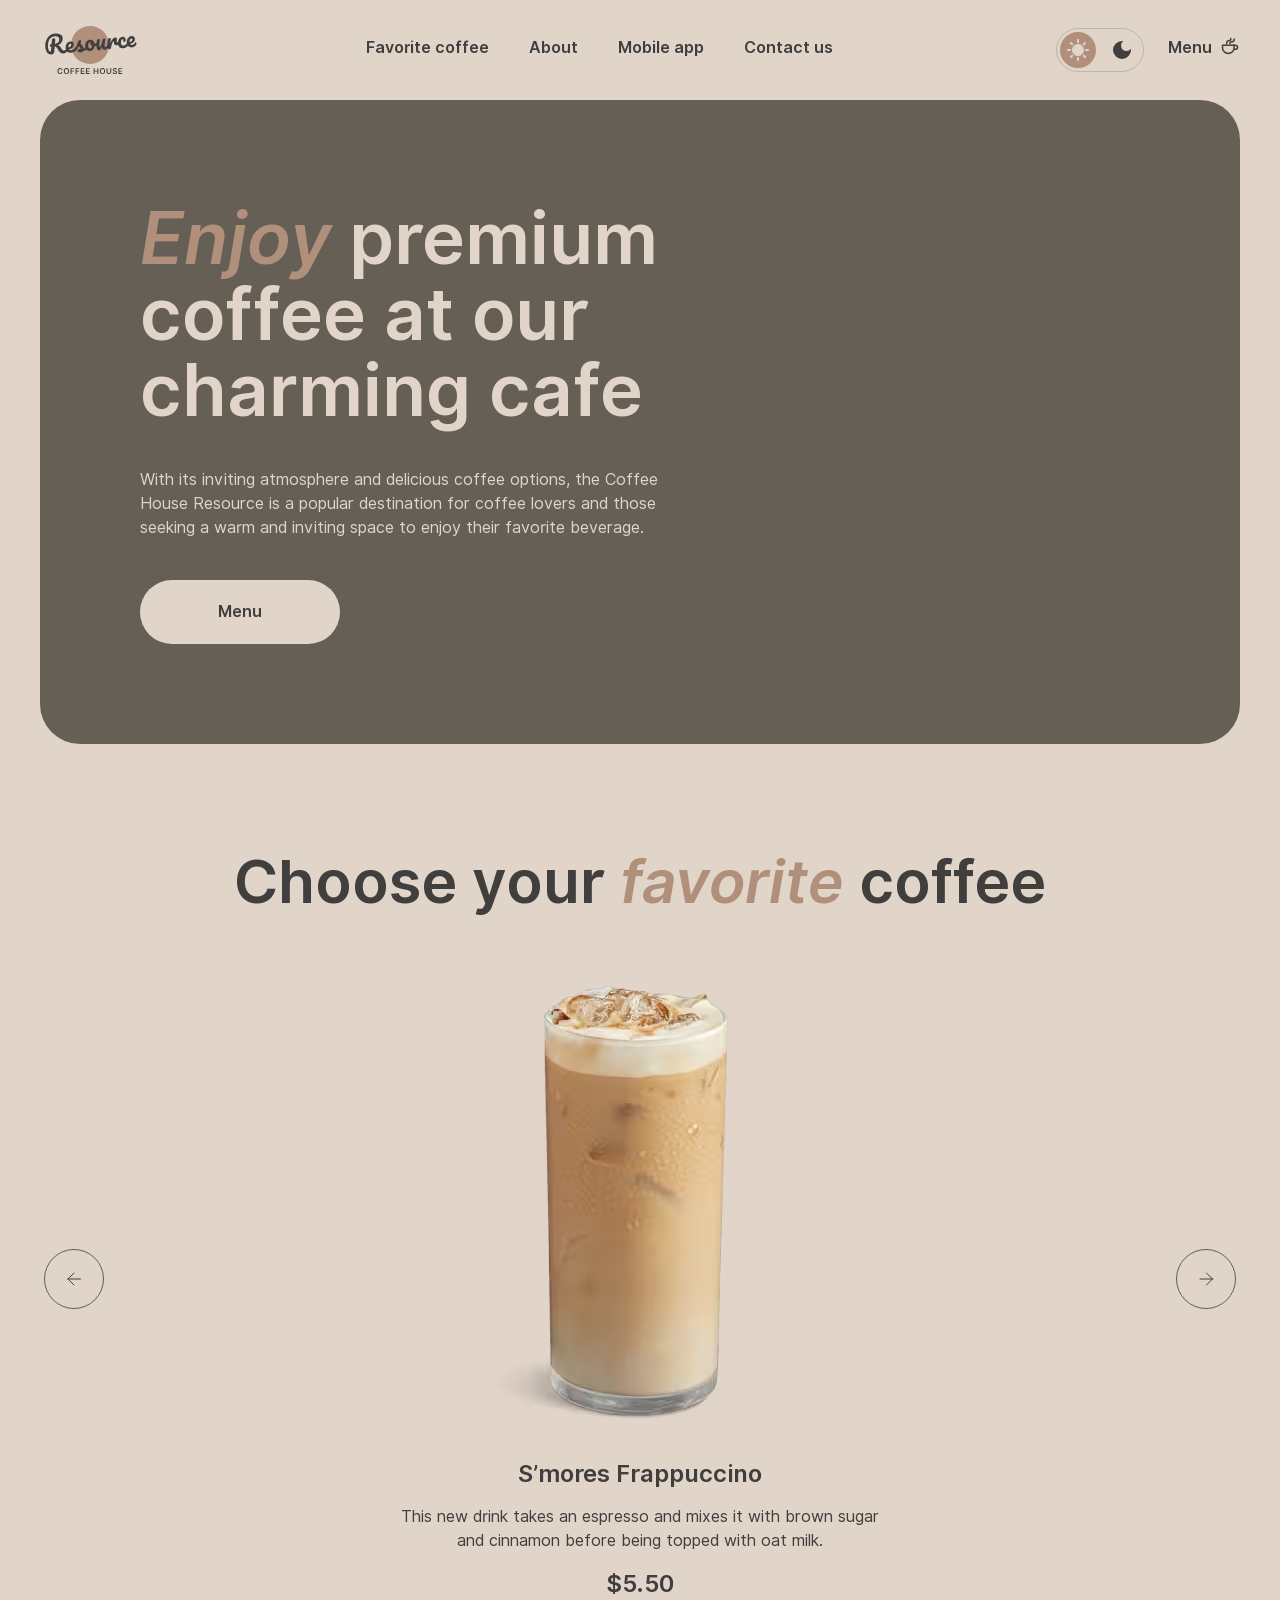
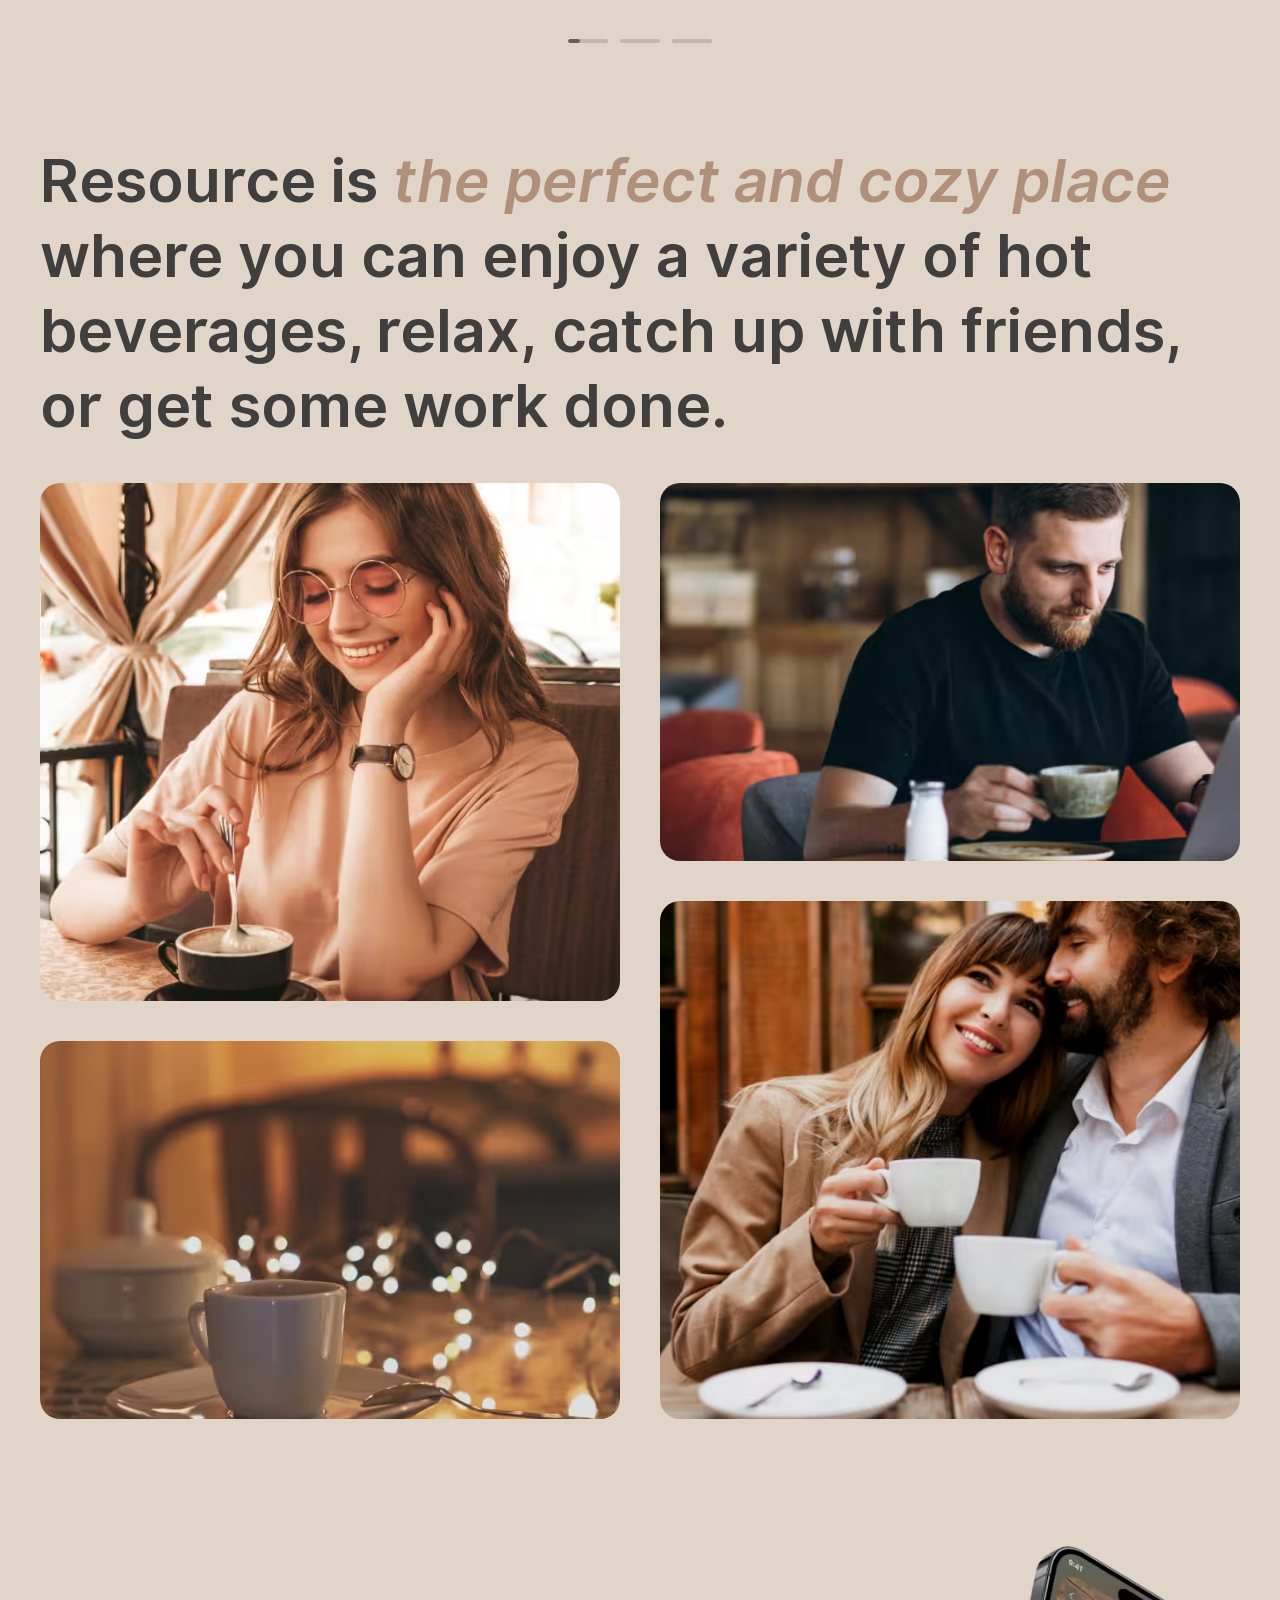
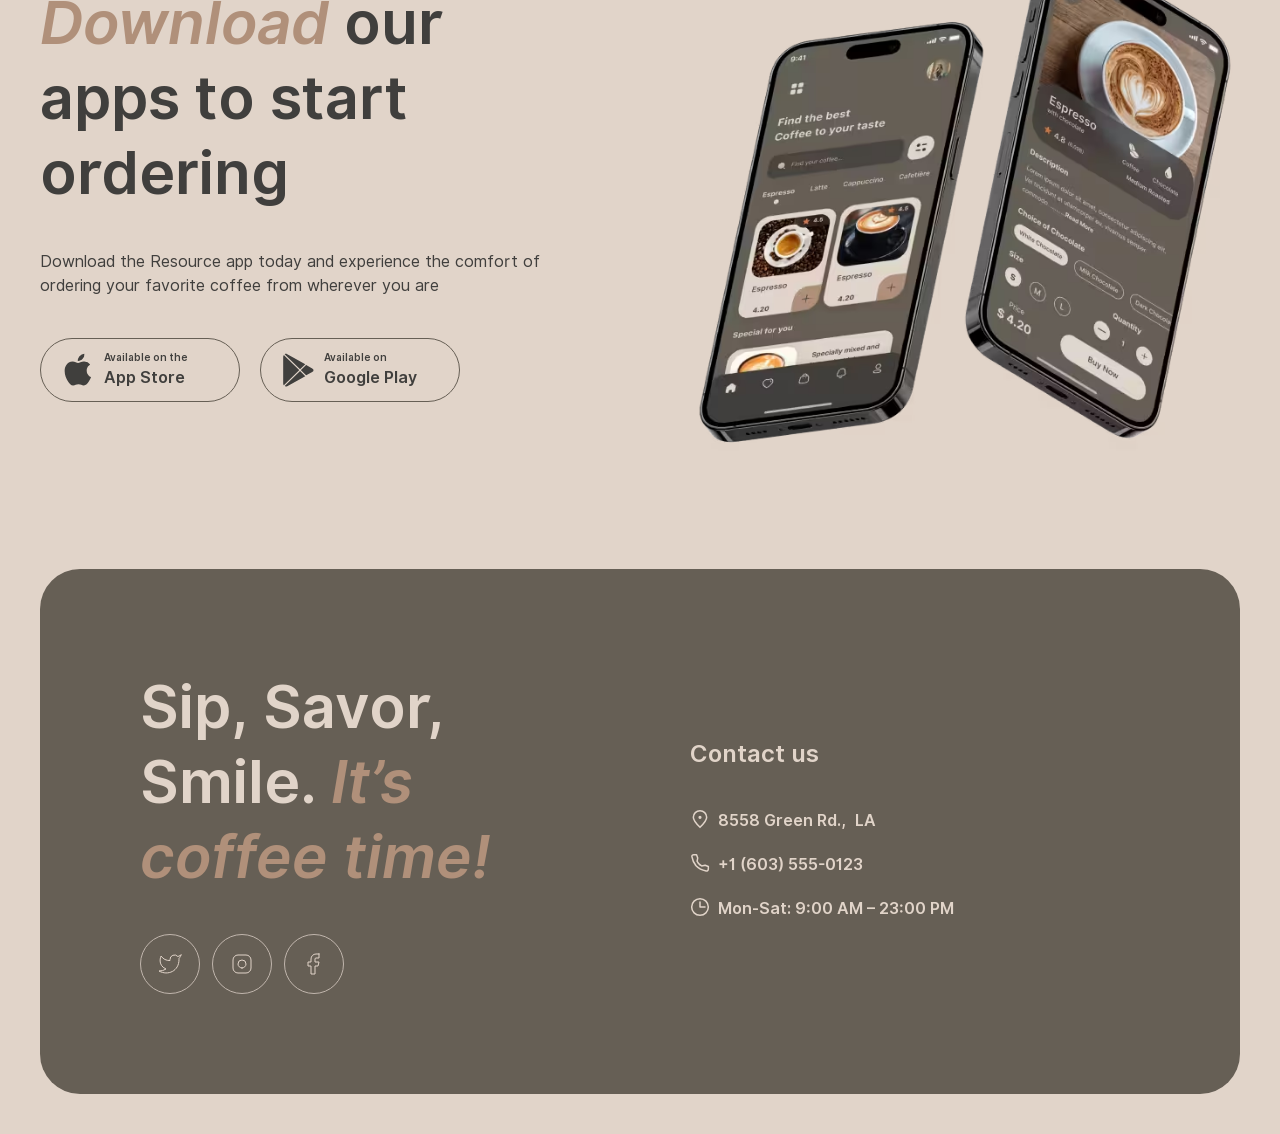
==== commit bafd4b44: "Merge pull request #7 from JohnEVgit/landing-page-part-2 Landing Page. Часть 2: Функциональность" ====
--- a/coffee-house/index.html
+++ b/coffee-house/index.html
@@ -1,272 +1,304 @@
 <!doctype html>
 <html class="page" lang="en" data-theme="light">
-  <head>
-    <meta charset="UTF-8">
-    <meta name="viewport" content="width=device-width, initial-scale=1.0">
-    <title>Coffee House</title>
-    <link rel="icon" href="images/favicon.svg" type="image/svg+xml">
-    <link href="styles/main.css" rel="stylesheet">
-    <script>
-      if (localStorage.getItem("colorTheme")) {
-        document.documentElement.dataset.theme = localStorage.getItem("colorTheme");
-      }
-    </script>
-  </head>
-  <body class="page__body body-js">
-    <header class="page__header header">
-      <a class="header__logo header-logo" href="index" aria-label="Home">
-        <svg class="header-logo__icon" width="100" height="60" aria-hidden="true">
-          <use href="images/sprite.svg#logo" />
+
+<head>
+  <meta charset="UTF-8">
+  <meta name="viewport" content="width=device-width, initial-scale=1.0">
+  <title>Coffee House</title>
+  <link rel="icon" href="images/favicon.svg" type="image/svg+xml">
+  <link href="styles/main.css" rel="stylesheet">
+  <script>
+    if (localStorage.getItem("colorTheme")) {
+      document.documentElement.dataset.theme = localStorage.getItem("colorTheme");
+    }
+  </script>
+</head>
+
+<body class="page__body body-js">
+  <header class="page__header header">
+    <a class="header__logo header-logo" href="index" aria-label="Home">
+      <svg class="header-logo__icon" width="100" height="60" aria-hidden="true">
+        <use href="images/sprite.svg#logo" />
+      </svg>
+    </a>
+
+    <div class="header__theme header-theme">
+      <input class="header-theme__input visually-hidden header-theme-input-js" type="radio" name="switch-theme" id="switch-theme-light" data-theme="light" checked>
+      <label class="header-theme__label" for="switch-theme-light" title="Switch to light theme">
+        <svg class="header-theme__icon" width="22" height="22" aria-hidden="true">
+          <use href="images/sprite.svg#sun" />
         </svg>
-      </a>
-      
-      <div class="header__theme header-theme">
-        <input class="header-theme__input visually-hidden header-theme-input-js" type="radio" name="switch-theme" id="switch-theme-light" data-theme="light" checked>
-        <label class="header-theme__label" for="switch-theme-light">
-          <svg class="header-theme__icon" width="22" height="22">
-            <use href="images/sprite.svg#sun" />
+      </label>
+      <input class="header-theme__input visually-hidden header-theme-input-js" type="radio" name="switch-theme" id="switch-theme-dark" data-theme="dark">
+      <label class="header-theme__label" for="switch-theme-dark" title="Switch to dark theme">
+        <svg class="header-theme__icon" width="18" height="18" aria-hidden="true">
+          <use href="images/sprite.svg#moon" />
+        </svg>
+      </label>
+    </div>
+
+    <button
+      class="header__button button button--theme-icon-dark button--size-s button--nav-toggle header-nav-toggle-button-js"
+      type="button" title="Toggle menu"></button>
+
+    <nav class="header__nav header-nav header-nav-js">
+      <ul class="header-nav__list header-nav-list-js">
+        <li class="header-nav__item">
+          <a class="header-nav__link" href="#section-favorite-coffee">Favorite coffee</a>
+        </li>
+        <li class="header-nav__item">
+          <a class="header-nav__link" href="#section-about">About</a>
+        </li>
+        <li class="header-nav__item">
+          <a class="header-nav__link" href="#section-mobile-app">Mobile app</a>
+        </li>
+        <li class="header-nav__item">
+          <a class="header-nav__link" href="#section-contact-us">Contact us</a>
+        </li>
+        <li class="header-nav__item">
+          <a class="header-nav__link" href="menu">Menu
+            <svg class="header-nav__icon" width="20" height="20" aria-hidden="true">
+              <use href="images/sprite.svg#coffee-cup" />
+            </svg>
+          </a>
+        </li>
+      </ul>
+    </nav>
+  </header>
+
+  <main class="page__main">
+    <section class="page__hero hero">
+      <video class="hero__media" autoplay loop muted>
+        <source src="video/hero-video.mp4" type="video/mp4" />
+      </video>
+      <div class="hero__info">
+        <h1 class="hero__title title title--size-l">
+          <i class="title--highlight">Enjoy</i> premium coffee at our charming cafe
+        </h1>
+        <p class="hero__text">With its inviting atmosphere and delicious coffee options, the Coffee House Resource is a
+          popular destination for coffee lovers and those seeking a warm and inviting space to enjoy their favorite
+          beverage.</p>
+        <a class="hero__button button button--theme-accent" href="menu">Menu
+          <svg class="button__icon" width="20" height="20" aria-hidden="true">
+            <use href="images/sprite.svg#coffee-cup" />
           </svg>
-        </label>
-        <input class="header-theme__input visually-hidden header-theme-input-js" type="radio" name="switch-theme" id="switch-theme-dark" data-theme="dark">
-        <label class="header-theme__label" for="switch-theme-dark">
-          <svg class="header-theme__icon" width="18" height="18">
-            <use href="images/sprite.svg#moon" />
-          </svg>
-        </label>
-      </div>
-
-      <button class="header__button button button--theme-icon-dark button--size-s" type="button" title="Open menu">
-        <svg class="button__icon" width="18" height="10" aria-hidden="true">
-          <use href="images/sprite.svg#burger" />
-        </svg>
-      </button>
-
-      <nav class="header__nav header-nav">
-        <ul class="header-nav__list">
-          <li class="header-nav__item">
-            <a class="header-nav__link" href="#section-favorite-coffee">Favorite coffee</a>
-          </li>
-          <li class="header-nav__item">
-            <a class="header-nav__link" href="#section-about">About</a>
-          </li>
-          <li class="header-nav__item">
-            <a class="header-nav__link" href="#section-mobile-app">Mobile app</a>
-          </li>
-          <li class="header-nav__item">
-            <a class="header-nav__link" href="#section-contact-us">Contact us</a>
-          </li>
-
-          <li class="header-nav__item">
-            <a class="header-nav__link" href="menu">Menu
-              <svg class="header-nav__icon" width="20" height="20" aria-hidden="true">
-                <use href="images/sprite.svg#coffee-cup" />
-              </svg>
-            </a>
-          </li>
-        </ul>
-      </nav>
-    </header>
-
-    <main class="page__main">
-      <section class="page__hero hero">
-        <picture>
-          <source srcset="images/hero/img-hero.avif" type="image/avif">
-          <source srcset="images/hero/img-hero.webp" type="image/webp">
-          <img class="hero__media" src="images/hero/img-hero.jpg" alt="Enjoy premium coffee at our charming cafe" width="1360" height="644">
-        </picture>
-        <div class="hero__info">
-          <h1 class="hero__title title title--size-l">
-            <i class="title--highlight">Enjoy</i> premium coffee at our charming cafe</h1>
-          <p class="hero__text">With its inviting atmosphere and delicious coffee options, the Coffee House Resource is a popular destination for coffee lovers and those seeking a warm and inviting space to enjoy their favorite beverage.</p>
-          <a class="hero__button button button--theme-accent" href="menu">Menu
-            <svg class="button__icon" width="20" height="20" aria-hidden="true">
-              <use href="images/sprite.svg#coffee-cup" />
-            </svg>
-          </a>
-        </div>
-      </section>
-
-      <section class="page__slider slider" id="section-favorite-coffee">
-        <h2 class="slider__title title title--size-m">Choose your 
-          <i class="title--highlight">favorite</i> coffee</h2>
-        <div class="slider__wrapper">
-          <div class="slider__inner">
-
-            <div class="slider__slides">
+        </a>
+      </div>
+    </section>
+
+    <section class="page__slider slider" id="section-favorite-coffee">
+      <h2 class="slider__title title title--size-m">Choose your
+        <i class="title--highlight">favorite</i> coffee
+      </h2>
+      <div class="slider__wrapper">
+        <div class="slider__outer">
+
+          <div class="slider__inner slider-inner-js">
+            <div class="slider__slides slider-slides-js">
               <div class="slider__slide slider-slide">
                 <picture>
-                  <source srcset="images/slider/coffee-slider-1.avif 1x, images/slider/coffee-slider-1-2x.avif 2x" type="image/avif">
-                  <source srcset="images/slider/coffee-slider-1.webp 1x, images/slider/coffee-slider-1-2x.webp 2x" type="image/webp">
-                  <img class="slider-slide__img" src="images/slider/coffee-slider-1.png" alt="S’mores Frappuccino" width="480" height="480"
+                  <source srcset="images/slider/coffee-slider-1.avif 1x, images/slider/coffee-slider-1-2x.avif 2x"
+                    type="image/avif">
+                  <source srcset="images/slider/coffee-slider-1.webp 1x, images/slider/coffee-slider-1-2x.webp 2x"
+                    type="image/webp">
+                  <img class="slider-slide__img" src="images/slider/coffee-slider-1.png" alt="S’mores Frappuccino"
+                    width="480" height="480"
                     srcset="images/slider/coffee-slider-1.png 1x, images/slider/coffee-slider-1-2x.png 2x">
                 </picture>
                 <h3 class="slider-slide__title">S’mores Frappuccino</h3>
-                <p class="slider-slide__description">This new drink takes an espresso and mixes it with brown sugar and cinnamon before being topped with oat milk.</p>
+                <p class="slider-slide__description">This new drink takes an espresso and mixes it with brown sugar and
+                  cinnamon before being topped with oat milk.</p>
                 <p class="slider-slide__price">$5.50</p>
               </div>
 
               <div class="slider__slide slider-slide">
                 <picture>
-                  <source srcset="images/slider/coffee-slider-2.avif 1x, images/slider/coffee-slider-2-2x.avif 2x" type="image/avif">
-                  <source srcset="images/slider/coffee-slider-2.webp 1x, images/slider/coffee-slider-2-2x.webp 2x" type="image/webp">
-                  <img class="slider-slide__img" src="images/slider/coffee-slider-1.png" alt="Caramel Macchiato" width="480" height="480"
+                  <source srcset="images/slider/coffee-slider-2.avif 1x, images/slider/coffee-slider-2-2x.avif 2x"
+                    type="image/avif">
+                  <source srcset="images/slider/coffee-slider-2.webp 1x, images/slider/coffee-slider-2-2x.webp 2x"
+                    type="image/webp">
+                  <img class="slider-slide__img" src="images/slider/coffee-slider-1.png" alt="Caramel Macchiato"
+                    width="480" height="480"
                     srcset="images/slider/coffee-slider-2.png 1x, images/slider/coffee-slider-2-2x.png 2x">
                 </picture>
                 <h3 class="slider-slide__title">Caramel Macchiato</h3>
-                <p class="slider-slide__description">Fragrant and unique classic espresso with rich caramel-peanut syrup, with cream under whipped thick foam.</p>
+                <p class="slider-slide__description">Fragrant and unique classic espresso with rich caramel-peanut
+                  syrup,
+                  with cream under whipped thick foam.</p>
                 <p class="slider-slide__price">$5.00</p>
               </div>
 
               <div class="slider__slide slider-slide">
                 <picture>
-                  <source srcset="images/slider/coffee-slider-3.avif 1x, images/slider/coffee-slider-3-2x.avif 2x" type="image/avif">
-                  <source srcset="images/slider/coffee-slider-3.webp 1x, images/slider/coffee-slider-3-2x.webp 2x" type="image/webp">
-                  <img class="slider-slide__img" src="images/slider/coffee-slider-1.png" alt="Ice coffee" width="480" height="480"
-                    srcset="images/slider/coffee-slider-3.png 1x, images/slider/coffee-slider-3-2x.png 2x">
+                  <source srcset="images/slider/coffee-slider-3.avif 1x, images/slider/coffee-slider-3-2x.avif 2x"
+                    type="image/avif">
+                  <source srcset="images/slider/coffee-slider-3.webp 1x, images/slider/coffee-slider-3-2x.webp 2x"
+                    type="image/webp">
+                  <img class="slider-slide__img" src="images/slider/coffee-slider-1.png" alt="Ice coffee" width="480"
+                    height="480" srcset="images/slider/coffee-slider-3.png 1x, images/slider/coffee-slider-3-2x.png 2x">
                 </picture>
                 <h3 class="slider-slide__title">Ice coffee</h3>
-                <p class="slider-slide__description">A popular summer drink that tones and invigorates. Prepared from coffee, milk and ice.</p>
+                <p class="slider-slide__description">A popular summer drink that tones and invigorates. Prepared from
+                  coffee, milk and ice.</p>
                 <p class="slider-slide__price">$4.50</p>
               </div>
             </div>
-
-            <div class="slider__controls">
-              <button class="slider__button slider__button--prev button button--theme-icon-dark button--size-m" type="button" title="Previous slide">
-                <svg class="button__icon" width="24" height="24" aria-hidden="true">
-                  <use href="images/sprite.svg#arrow-left" />
-                </svg>
-              </button>
-              <button class="slider__button slider__button--next button button--theme-icon-dark button--size-m" type="button" title="Next slide">
-                <svg class="button__icon" width="24" height="24" aria-hidden="true">
-                  <use href="images/sprite.svg#arrow-right" />
-                </svg>
-              </button>
-            </div>
           </div>
-
-          <div class="slider__pagination">
-            <span class="slider__page slider__page--is-active"></span>
-            <span class="slider__page"></span>
-            <span class="slider__page"></span>
+          <div class="slider__controls">
+            <button
+              class="slider__button slider__button--prev button button--theme-icon-dark button--size-m slider-button-prev-js"
+              type="button" title="Previous slide">
+              <svg class="button__icon" width="24" height="24" aria-hidden="true">
+                <use href="images/sprite.svg#arrow-left" />
+              </svg>
+            </button>
+            <button
+              class="slider__button slider__button--next button button--theme-icon-dark button--size-m slider-button-next-js"
+              type="button" title="Next slide">
+              <svg class="button__icon" width="24" height="24" aria-hidden="true">
+                <use href="images/sprite.svg#arrow-right" />
+              </svg>
+            </button>
           </div>
         </div>
-      </section>
-
-      <section class="page__about about" id="section-about">
-        <h2 class="about__title title title--size-m">Resource is
-          <i class="title--highlight">the perfect and cozy place</i>
-          where you can enjoy a variety of hot beverages, relax, catch up with friends, or get some work done.</h2>
-        <div class="about__gallery">
-          <picture class="about__picture">
-            <source srcset="images/about/about-1.avif 1x, images/about/about-1-2x.avif 2x" type="image/avif">
-            <source srcset="images/about/about-1.webp 1x, images/about/about-1-2x.webp 2x" type="image/webp">
-            <img class="about__img" src="images/about/about-1.jpg" alt="A girl with a cup of coffee" width="726" height="726"
-              srcset="images/about/about-1.jpg 1x, images/about/about-1-2x.jpg 2x">
-          </picture>
-          <picture class="about__picture about__picture--hide-mobile">
-            <source srcset="images/about/about-2.avif 1x, images/about/about-2-2x.avif 2x" type="image/avif">
-            <source srcset="images/about/about-2.webp 1x, images/about/about-2-2x.webp 2x" type="image/webp">
-            <img class="about__img" src="images/about/about-2.jpg" alt="A cup of coffee on the table" width="726" height="726"
-              srcset="images/about/about-2.jpg 1x, images/about/about-2-2x.jpg 2x">
-          </picture>
-          <picture class="about__picture about__picture--hide-mobile">
-            <source srcset="images/about/about-3.avif 1x, images/about/about-3-2x.avif 2x" type="image/avif">
-            <source srcset="images/about/about-3.webp 1x, images/about/about-3-2x.webp 2x" type="image/webp">
-            <img class="about__img" src="images/about/about-3.jpg" alt="A man with a cup of coffee" width="726" height="726"
-              srcset="images/about/about-3.jpg 1x, images/about/about-3-2x.jpg 2x">
-          </picture>
-          <picture class="about__picture">
-            <source srcset="images/about/about-4.avif 1x, images/about/about-4-2x.avif 2x" type="image/avif">
-            <source srcset="images/about/about-4.webp 1x, images/about/about-4-2x.webp 2x" type="image/webp">
-            <img class="about__img" src="images/about/about-4.jpg" alt="A girl with a man with cups of coffee" width="726" height="726"
-              srcset="images/about/about-4.jpg 1x, images/about/about-4-2x.jpg 2x">
-          </picture>
-        </div>
-      </section>
-
-      <section class="page__apps apps" id="section-mobile-app">
-        <div class="apps__info">
-          <h2 class="apps__title title title--size-m">
-            <i class="title--highlight">Download</i>
-            our apps to start ordering</h2>
-          <p class="apps__text">Download the Resource app today and experience the comfort of ordering your favorite coffee from wherever you are</p>
-          <div class="apps__buttons">
-            <a class="apps__button button button--theme-apps" href="#">
-              <svg class="button__icon" width="36" height="36" aria-hidden="true">
-                <use href="images/sprite.svg#app-store" />
-              </svg>
-              <span class="button__info">
-                <span class="button__title">Available on the</span>
-                <span class="button__text">App Store</span>
-              </span>
-            </a>
-
-            <a class="apps__button button button--theme-apps" href="#">
-              <svg class="button__icon" width="36" height="36" aria-hidden="true">
-                <use href="images/sprite.svg#google-play" />
-              </svg>
-              <span class="button__info">
-                <span class="button__title">Available on</span>
-                <span class="button__text">Google Play</span>
-              </span>
-            </a>
-          </div>
-        </div>
-        <picture class="apps__picture">
-          <source srcset="images/apps/mobile-screens.avif 1x, images/apps/mobile-screens-2x.avif 2x" type="image/avif">
-          <source srcset="images/apps/mobile-screens.webp 1x, images/apps/mobile-screens-2x.webp 2x" type="image/webp">
-          <img class="apps__img" src="images/apps/mobile-screens.png" alt="Mobile screens" width="630" height="630"
-            srcset="images/apps/mobile-screens.png 1x, images/apps/mobile-screens-2x.png 2x">
+
+        <div class="slider__pagination slider-pagination">
+          <span class="slider-pagination__page">
+            <span class="slider-pagination__value slider-pagination-value-js"></span>
+          </span>
+          <span class="slider-pagination__page">
+            <span class="slider-pagination__value slider-pagination-value-js"></span>
+          </span>
+          <span class="slider-pagination__page">
+            <span class="slider-pagination__value slider-pagination-value-js"></span>
+          </span>
+        </div>
+      </div>
+    </section>
+
+    <section class="page__about about" id="section-about">
+      <h2 class="about__title title title--size-m">Resource is
+        <i class="title--highlight">the perfect and cozy place</i>
+        where you can enjoy a variety of hot beverages, relax, catch up with friends, or get some work done.
+      </h2>
+      <div class="about__gallery">
+        <picture class="about__picture">
+          <source srcset="images/about/about-1.avif 1x, images/about/about-1-2x.avif 2x" type="image/avif">
+          <source srcset="images/about/about-1.webp 1x, images/about/about-1-2x.webp 2x" type="image/webp">
+          <img class="about__img" src="images/about/about-1.jpg" alt="A girl with a cup of coffee" width="726"
+            height="726" srcset="images/about/about-1.jpg 1x, images/about/about-1-2x.jpg 2x">
         </picture>
-      </section>
-    </main>
-
-    <footer class="page__footer footer" id="section-contact-us">
-      <div class="footer__wrapper">
-        <div class="footer__col">
-          <h2 class="footer__title title title--size-m">Sip, Savor, Smile.
-            <i class="title--highlight">It’s coffee time!</i>
-          </h2>
-          <div class="footer__socials">
-            <a class="footer__button button button--theme-icon-light button--size-m" href="#" title="Twitter" target="_blank">
-              <svg class="button__icon" width="24" height="24" aria-hidden="true">
-                <use href="images/sprite.svg#twitter" />
-              </svg>
-            </a>
-            <a class="footer__button button button--theme-icon-light button--size-m" href="#" title="Instagram" target="_blank">
-              <svg class="button__icon" width="24" height="24" aria-hidden="true">
-                <use href="images/sprite.svg#instagram" />
-              </svg>
-            </a>
-            <a class="footer__button button button--theme-icon-light button--size-m" href="#" title="Facebook" target="_blank">
-              <svg class="button__icon" width="24" height="24" aria-hidden="true">
-                <use href="images/sprite.svg#facebook" />
-              </svg>
-            </a>
-          </div>
-        </div>
-        <div class="footer__col footer-contacts">
-          <h3 class="footer-contacts__title">Contact us</h3>
-          <div class="footer-contacts__list">
-            <a class="footer-contacts__link" href="https://www.google.com/maps/place/GREEN+ROAD+SOLAR/@34.1634632,-118.3166475,14z/data=!4m6!3m5!1s0x80c2c15433e7f6f9:0xddedaf68bfef64a3!8m2!3d34.1681781!4d-118.2956104!16s%2Fg%2F11h_1gchy1?hl=en&entry=ttu" target="_blank">
-              <svg class="footer-contacts__icon" width="20" height="20" aria-hidden="true">
-                <use href="images/sprite.svg#pin" />
-              </svg>
-              8558 Green Rd., LA</a>
-            <a class="footer-contacts__link" href="tel:+16035550123">
-              <svg class="footer-contacts__icon" width="20" height="20" aria-hidden="true">
-                <use href="images/sprite.svg#phone" />
-              </svg>
-              +1 (603) 555-0123</a>
-            <p class="footer-contacts__text">
-              <svg class="footer-contacts__icon" width="20" height="20" aria-hidden="true">
-                <use href="images/sprite.svg#clock" />
-              </svg>
-              Mon-Sat: 9:00 AM – 23:00 PM</p>
-          </div>
-        </div>
-      </div>
-    </footer>
-    <script src="scripts/common.js"></script>
-  </body>
-</html>
+        <picture class="about__picture about__picture--hide-mobile">
+          <source srcset="images/about/about-2.avif 1x, images/about/about-2-2x.avif 2x" type="image/avif">
+          <source srcset="images/about/about-2.webp 1x, images/about/about-2-2x.webp 2x" type="image/webp">
+          <img class="about__img" src="images/about/about-2.jpg" alt="A cup of coffee on the table" width="726"
+            height="726" srcset="images/about/about-2.jpg 1x, images/about/about-2-2x.jpg 2x">
+        </picture>
+        <picture class="about__picture about__picture--hide-mobile">
+          <source srcset="images/about/about-3.avif 1x, images/about/about-3-2x.avif 2x" type="image/avif">
+          <source srcset="images/about/about-3.webp 1x, images/about/about-3-2x.webp 2x" type="image/webp">
+          <img class="about__img" src="images/about/about-3.jpg" alt="A man with a cup of coffee" width="726"
+            height="726" srcset="images/about/about-3.jpg 1x, images/about/about-3-2x.jpg 2x">
+        </picture>
+        <picture class="about__picture">
+          <source srcset="images/about/about-4.avif 1x, images/about/about-4-2x.avif 2x" type="image/avif">
+          <source srcset="images/about/about-4.webp 1x, images/about/about-4-2x.webp 2x" type="image/webp">
+          <img class="about__img" src="images/about/about-4.jpg" alt="A girl with a man with cups of coffee" width="726"
+            height="726" srcset="images/about/about-4.jpg 1x, images/about/about-4-2x.jpg 2x">
+        </picture>
+      </div>
+    </section>
+
+    <section class="page__apps apps" id="section-mobile-app">
+      <div class="apps__info">
+        <h2 class="apps__title title title--size-m">
+          <i class="title--highlight">Download</i>
+          our apps to start ordering
+        </h2>
+        <p class="apps__text">Download the Resource app today and experience the comfort of ordering your favorite
+          coffee from wherever you are</p>
+        <div class="apps__buttons">
+          <a class="apps__button button button--theme-apps" href="#">
+            <svg class="button__icon" width="36" height="36" aria-hidden="true">
+              <use href="images/sprite.svg#app-store" />
+            </svg>
+            <span class="button__info">
+              <span class="button__title">Available on the</span>
+              <span class="button__text">App Store</span>
+            </span>
+          </a>
+
+          <a class="apps__button button button--theme-apps" href="#">
+            <svg class="button__icon" width="36" height="36" aria-hidden="true">
+              <use href="images/sprite.svg#google-play" />
+            </svg>
+            <span class="button__info">
+              <span class="button__title">Available on</span>
+              <span class="button__text">Google Play</span>
+            </span>
+          </a>
+        </div>
+      </div>
+      <picture class="apps__picture">
+        <source srcset="images/apps/mobile-screens.avif 1x, images/apps/mobile-screens-2x.avif 2x" type="image/avif">
+        <source srcset="images/apps/mobile-screens.webp 1x, images/apps/mobile-screens-2x.webp 2x" type="image/webp">
+        <img class="apps__img" src="images/apps/mobile-screens.png" alt="Mobile screens" width="630" height="630"
+          srcset="images/apps/mobile-screens.png 1x, images/apps/mobile-screens-2x.png 2x">
+      </picture>
+    </section>
+  </main>
+
+  <footer class="page__footer footer" id="section-contact-us">
+    <div class="footer__wrapper">
+      <div class="footer__col">
+        <h2 class="footer__title title title--size-m">Sip, Savor, Smile.
+          <i class="title--highlight">It’s coffee time!</i>
+        </h2>
+        <div class="footer__socials">
+          <a class="footer__button button button--theme-icon-light button--size-m" href="http://twitter.com" title="Twitter" target="_blank">
+            <svg class="button__icon" width="24" height="24" aria-hidden="true">
+              <use href="images/sprite.svg#twitter" />
+            </svg>
+          </a>
+          <a class="footer__button button button--theme-icon-light button--size-m" href="https://www.instagram.com/" title="Instagram" target="_blank">
+            <svg class="button__icon" width="24" height="24" aria-hidden="true">
+              <use href="images/sprite.svg#instagram" />
+            </svg>
+          </a>
+          <a class="footer__button button button--theme-icon-light button--size-m" href="https://www.instagram.com/" title="Instagram" target="_blank">
+            <svg class="button__icon" width="24" height="24" aria-hidden="true">
+              <use href="images/sprite.svg#facebook" />
+            </svg>
+          </a>
+        </div>
+      </div>
+      <div class="footer__col footer-contacts">
+        <h3 class="footer-contacts__title">Contact us</h3>
+        <div class="footer-contacts__list">
+          <a class="footer-contacts__link"
+            href="https://www.google.com/maps/place/GREEN+ROAD+SOLAR/@34.1634632,-118.3166475,14z/data=!4m6!3m5!1s0x80c2c15433e7f6f9:0xddedaf68bfef64a3!8m2!3d34.1681781!4d-118.2956104!16s%2Fg%2F11h_1gchy1?hl=en&entry=ttu"
+            target="_blank">
+            <svg class="footer-contacts__icon" width="20" height="20" aria-hidden="true">
+              <use href="images/sprite.svg#pin" />
+            </svg>
+            8558 Green Rd., LA</a>
+          <a class="footer-contacts__link" href="tel:+16035550123">
+            <svg class="footer-contacts__icon" width="20" height="20" aria-hidden="true">
+              <use href="images/sprite.svg#phone" />
+            </svg>
+            +1 (603) 555-0123</a>
+          <p class="footer-contacts__text">
+            <svg class="footer-contacts__icon" width="20" height="20" aria-hidden="true">
+              <use href="images/sprite.svg#clock" />
+            </svg>
+            Mon-Sat: 9:00 AM – 23:00 PM
+          </p>
+        </div>
+      </div>
+    </div>
+  </footer>
+  <script src="scripts/common.js"></script>
+  <script src="scripts/main.js"></script>
+</body>
+
+</html>
--- a/coffee-house/styles/main.css
+++ b/coffee-house/styles/main.css
@@ -351,6 +351,34 @@
   font-weight: normal;
   font-style: normal;
   font-display: swap;
+}
+@keyframes fade-in {
+  0% {
+    opacity: 0;
+    display: none;
+  }
+  100% {
+    opacity: 1;
+    display: block;
+  }
+}
+@keyframes fade-out {
+  0% {
+    opacity: 1;
+    display: block;
+  }
+  100% {
+    opacity: 0;
+    display: none;
+  }
+}
+@keyframes backdrop-fade-in {
+  0% {
+    background-color: transparent;
+  }
+  100% {
+    background-color: rgba(64, 63, 61, 0.8);
+  }
 }
 *,
 ::before,
@@ -397,6 +425,14 @@
   background-color: var(--background-body);
   color: var(--text-dark);
 }
+@media (max-width: 768px) {
+  .page__body--is-tablet-fixed {
+    overflow: hidden;
+  }
+}
+.page__body--is-fixed {
+  overflow: hidden;
+}
 .page__header, .page__main, .page__footer {
   width: 100%;
   max-width: 1440px;
@@ -486,6 +522,19 @@
     transition: opacity 0.2s 0.2s, width 0.2s, margin-left 0.2s;
   }
 }
+.button--theme-secondary {
+  min-height: 44px;
+  padding: 8px 24px;
+  background-color: transparent;
+  transition: background-color 0.2s, color 0.2s;
+  border: 1px solid var(--border-dark);
+}
+@media (hover: hover) {
+  .button--theme-secondary:hover {
+    background-color: var(--background-container);
+    color: var(--text-light);
+  }
+}
 .button--theme-icon-dark, .button--theme-icon-light {
   width: var(--theme-icon-button-size);
   height: var(--theme-icon-button-size);
@@ -541,8 +590,39 @@
     color: var(--text-light);
   }
 }
+.button--nav-toggle {
+  position: relative;
+}
+.button--nav-toggle::before, .button--nav-toggle::after {
+  content: "";
+  position: absolute;
+  width: 18px;
+  height: 2px;
+  left: 50%;
+  top: 50%;
+  transform: translate(-50%, -50%);
+  border-radius: 2px;
+  background-color: currentColor;
+  transition: transform 0.3s, margin-top 0.3s;
+}
+.button--nav-toggle::before {
+  margin-top: -4px;
+}
+.button--nav-toggle::after {
+  margin-top: 4px;
+}
+.button--nav-toggle.button--is-active::before, .button--nav-toggle.button--is-active::after {
+  margin-top: 0;
+}
+.button--nav-toggle.button--is-active::before {
+  transform: translate(-50%, -50%) rotate(45deg);
+}
+.button--nav-toggle.button--is-active::after {
+  transform: translate(-50%, -50%) rotate(-45deg);
+}
 
 .tab__input:checked + .tab__label {
+  border: 1px solid var(--border-dark);
   background-color: var(--background-container);
   color: var(--text-light);
 }
@@ -552,6 +632,7 @@
 }
 @media (hover: hover) {
   .tab__label:hover {
+    border: 1px solid var(--border-dark);
     background-color: var(--background-container);
     color: var(--text-light);
   }
@@ -576,7 +657,7 @@
   border-radius: 100px;
   font-weight: 600;
   line-height: 24px;
-  transition: background-color 0.2s, color 0.2s;
+  transition: border 0.2s, background-color 0.2s, color 0.2s;
 }
 .tab__label::before {
   content: attr(data-tab);
@@ -590,6 +671,7 @@
   transition: background-color 0.2s;
   background-color: var(--border-light);
   color: var(--text-dark);
+  text-transform: uppercase;
 }
 .tab__label--icon-coffee::before, .tab__label--icon-tea::before, .tab__label--icon-dessert::before {
   background-image: url("../images/tabs/menu-sprite.png");
@@ -618,6 +700,11 @@
 @media (max-width: 1024px) {
   .header {
     gap: 36px;
+  }
+}
+@media (max-width: 800px) {
+  .header {
+    gap: 32px;
   }
 }
 @media (max-width: 768px) {
@@ -655,7 +742,7 @@
 }
 @media (max-width: 768px) {
   .header__nav {
-    position: absolute;
+    position: fixed;
     top: 100px;
     right: 0;
     bottom: 0;
@@ -695,6 +782,10 @@
   background-color: var(--text-accent);
   color: var(--text-light);
 }
+.header-theme__input:focus-visible + .header-theme__label {
+  outline: 2px solid var(--text-accent);
+  outline-offset: 2px;
+}
 .header-theme__label {
   width: 36px;
   height: 36px;
@@ -721,6 +812,9 @@
     transition: visibility 0.3s;
     transition-property: visibility;
   }
+  .header-nav--is-active {
+    visibility: visible;
+  }
 }
 .header-nav__list {
   left: 100%;
@@ -734,6 +828,11 @@
   gap: 40px;
 }
 @media (max-width: 1024px) {
+  .header-nav__list {
+    gap: 32px;
+  }
+}
+@media (max-width: 800px) {
   .header-nav__list {
     gap: 32px;
   }
@@ -761,8 +860,10 @@
     gap: 56px;
   }
 }
-.header-nav__list--is-active {
-  transform: translateX(-100%);
+@media (max-width: 768px) {
+  .header-nav__list--is-active {
+    transform: translateX(-100%);
+  }
 }
 .header-nav__item:first-child {
   margin-left: auto;
@@ -778,6 +879,7 @@
   .header-nav__item:last-child {
     margin-top: 40px;
     margin-left: 0;
+    padding-left: 0;
   }
 }
 .header-nav__link {
@@ -864,6 +966,7 @@
   border-radius: 40px;
   -o-object-fit: cover;
      object-fit: cover;
+  background-color: var(--background-container);
 }
 .hero__info {
   max-width: 530px;
@@ -890,15 +993,21 @@
   margin-top: 0;
   margin-bottom: 40px;
 }
+.slider__outer {
+  position: relative;
+}
 .slider__inner {
   position: relative;
-}
-.slider__slides {
   margin-left: auto;
   margin-right: auto;
   max-width: 480px;
   overflow: hidden;
-  display: flex;
+  left: 0;
+  transition: left 0.2s;
+}
+.slider__slides {
+  display: flex;
+  transition: transform 0.3s;
 }
 .slider__slide {
   flex-shrink: 0;
@@ -932,44 +1041,52 @@
 }
 .slider__pagination {
   margin-top: 40px;
+}
+
+.slider-slide__img {
+  width: 100%;
+  height: auto;
+  display: block;
+  margin-bottom: 20px;
+}
+.slider-slide__title {
+  margin-top: 0;
+  margin-bottom: 16px;
+}
+.slider-slide__title, .slider-slide__price {
+  margin-top: 0;
+  font-size: 24px;
+  font-weight: 600;
+  line-height: 30px;
+}
+.slider-slide__description {
+  margin-top: 0;
+  margin-bottom: 16px;
+  line-height: 24px;
+}
+.slider-slide__price {
+  margin-bottom: 0;
+}
+
+.slider-pagination {
   display: flex;
   justify-content: center;
   gap: 12px;
 }
-.slider__page {
+.slider-pagination__page {
   width: 40px;
   height: 4px;
   border-radius: 100px;
   background-color: var(--border-light);
   transition: background-color 0.2s;
-}
-.slider__page--is-active {
+  overflow: hidden;
+}
+.slider-pagination__value {
+  display: block;
+  height: 4px;
+  border-radius: 100px;
   background-color: var(--border-dark);
-}
-
-.slider-slide__img {
-  width: 100%;
-  height: auto;
-  display: block;
-  margin-bottom: 20px;
-}
-.slider-slide__title {
-  margin-top: 0;
-  margin-bottom: 16px;
-}
-.slider-slide__title, .slider-slide__price {
-  margin-top: 0;
-  font-size: 24px;
-  font-weight: 600;
-  line-height: 30px;
-}
-.slider-slide__description {
-  margin-top: 0;
-  margin-bottom: 16px;
-  line-height: 24px;
-}
-.slider-slide__price {
-  margin-bottom: 0;
+  width: var(--slider-page-width, 0);
 }
 
 .about__title {
@@ -1135,14 +1252,12 @@
 }
 .menu__more {
   display: none;
-}
-@media (max-width: 768px) {
-  .menu__more {
-    margin-top: 40px;
-    display: flex;
-    margin-left: auto;
-    margin-right: auto;
-  }
+  margin-top: 40px;
+  margin-left: auto;
+  margin-right: auto;
+}
+.menu__more--is-active {
+  display: flex;
 }
 
 .menu-item {
@@ -1213,6 +1328,127 @@
   .menu-item:hover .menu-item__img {
     transform: scale(1);
   }
+}
+
+.popup {
+  position: fixed;
+  padding: 0;
+  border: none;
+  background: none;
+  width: 800px;
+  max-width: calc(100% - 80px);
+  max-height: calc(100% - 80px);
+  animation: fade-out 0.3s ease-out;
+  color: var(--text-dark);
+  border-radius: 40px;
+  top: 0;
+  bottom: 0;
+}
+@media (max-width: 520px) {
+  .popup {
+    max-width: calc(100% - 38px);
+    max-height: calc(100% - 38px);
+  }
+}
+.popup[open] {
+  animation: fade-in 0.3s ease-out;
+}
+.popup::backdrop {
+  background-color: rgba(64, 63, 61, 0.8);
+  animation: backdrop-fade-in 0.3s ease-out forwards;
+  cursor: pointer;
+}
+.popup__wrapper {
+  padding: 16px;
+  background: var(--background-body);
+  display: flex;
+  align-items: flex-start;
+  gap: 20px;
+  border-radius: 40px;
+}
+.popup__picture {
+  display: block;
+  border-radius: 40px;
+  overflow: hidden;
+  width: 310px;
+  flex-shrink: 0;
+}
+@media (max-width: 767px) {
+  .popup__picture {
+    display: none;
+  }
+}
+.popup__img {
+  display: block;
+  width: 100%;
+  height: auto;
+  transform: scale(1.1);
+  transition: transform 0.2s;
+  border-radius: 40px;
+}
+.popup__info {
+  display: flex;
+  flex-direction: column;
+  gap: 20px;
+}
+.popup__text {
+  display: flex;
+  flex-direction: column;
+  gap: 12px;
+}
+.popup__title {
+  margin-top: 0;
+  margin-bottom: 0;
+  font-size: 24px;
+  font-weight: 600;
+  line-height: 30px;
+}
+.popup__description {
+  margin-top: 0;
+  margin-bottom: 0;
+  line-height: 24px;
+}
+.popup__label {
+  margin-top: 0;
+  margin-bottom: 8px;
+  line-height: 24px;
+}
+.popup__tabs {
+  display: flex;
+  flex-wrap: wrap;
+  gap: 8px;
+  padding-left: 0;
+  margin-top: 0;
+  margin-bottom: 0;
+  list-style: none;
+}
+.popup__price {
+  display: flex;
+  justify-content: space-between;
+  gap: 20px;
+  margin-top: auto;
+  margin-bottom: 0;
+  font-size: 24px;
+  font-weight: 600;
+  line-height: 30px;
+}
+
+.popup-alert {
+  display: flex;
+  gap: 8px;
+  padding-top: 12px;
+  padding-bottom: 12px;
+  border-top: 1px solid var(--border-light);
+}
+.popup-alert__icon {
+  flex-shrink: 0;
+}
+.popup-alert__text {
+  margin-top: 0;
+  margin-bottom: 0;
+  font-size: 10px;
+  font-weight: 600;
+  line-height: 14px;
 }
 
 .footer {
